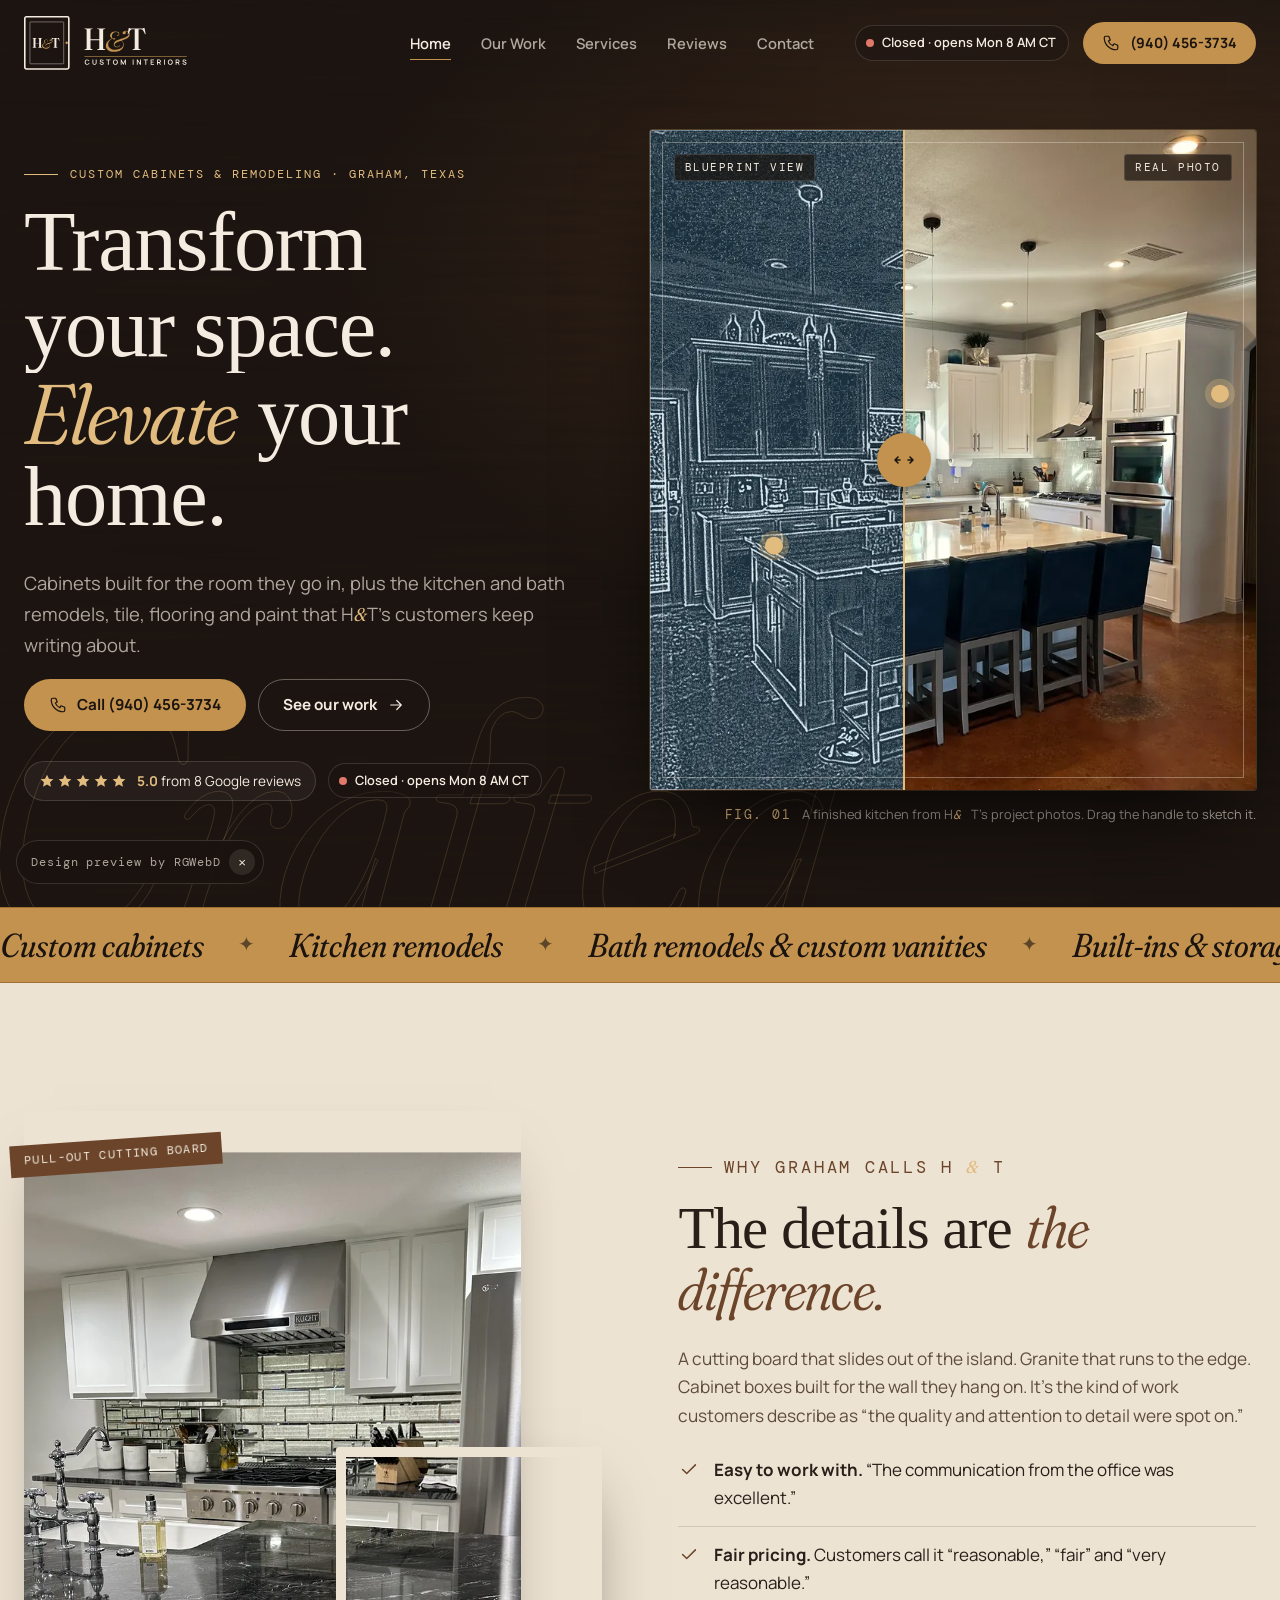
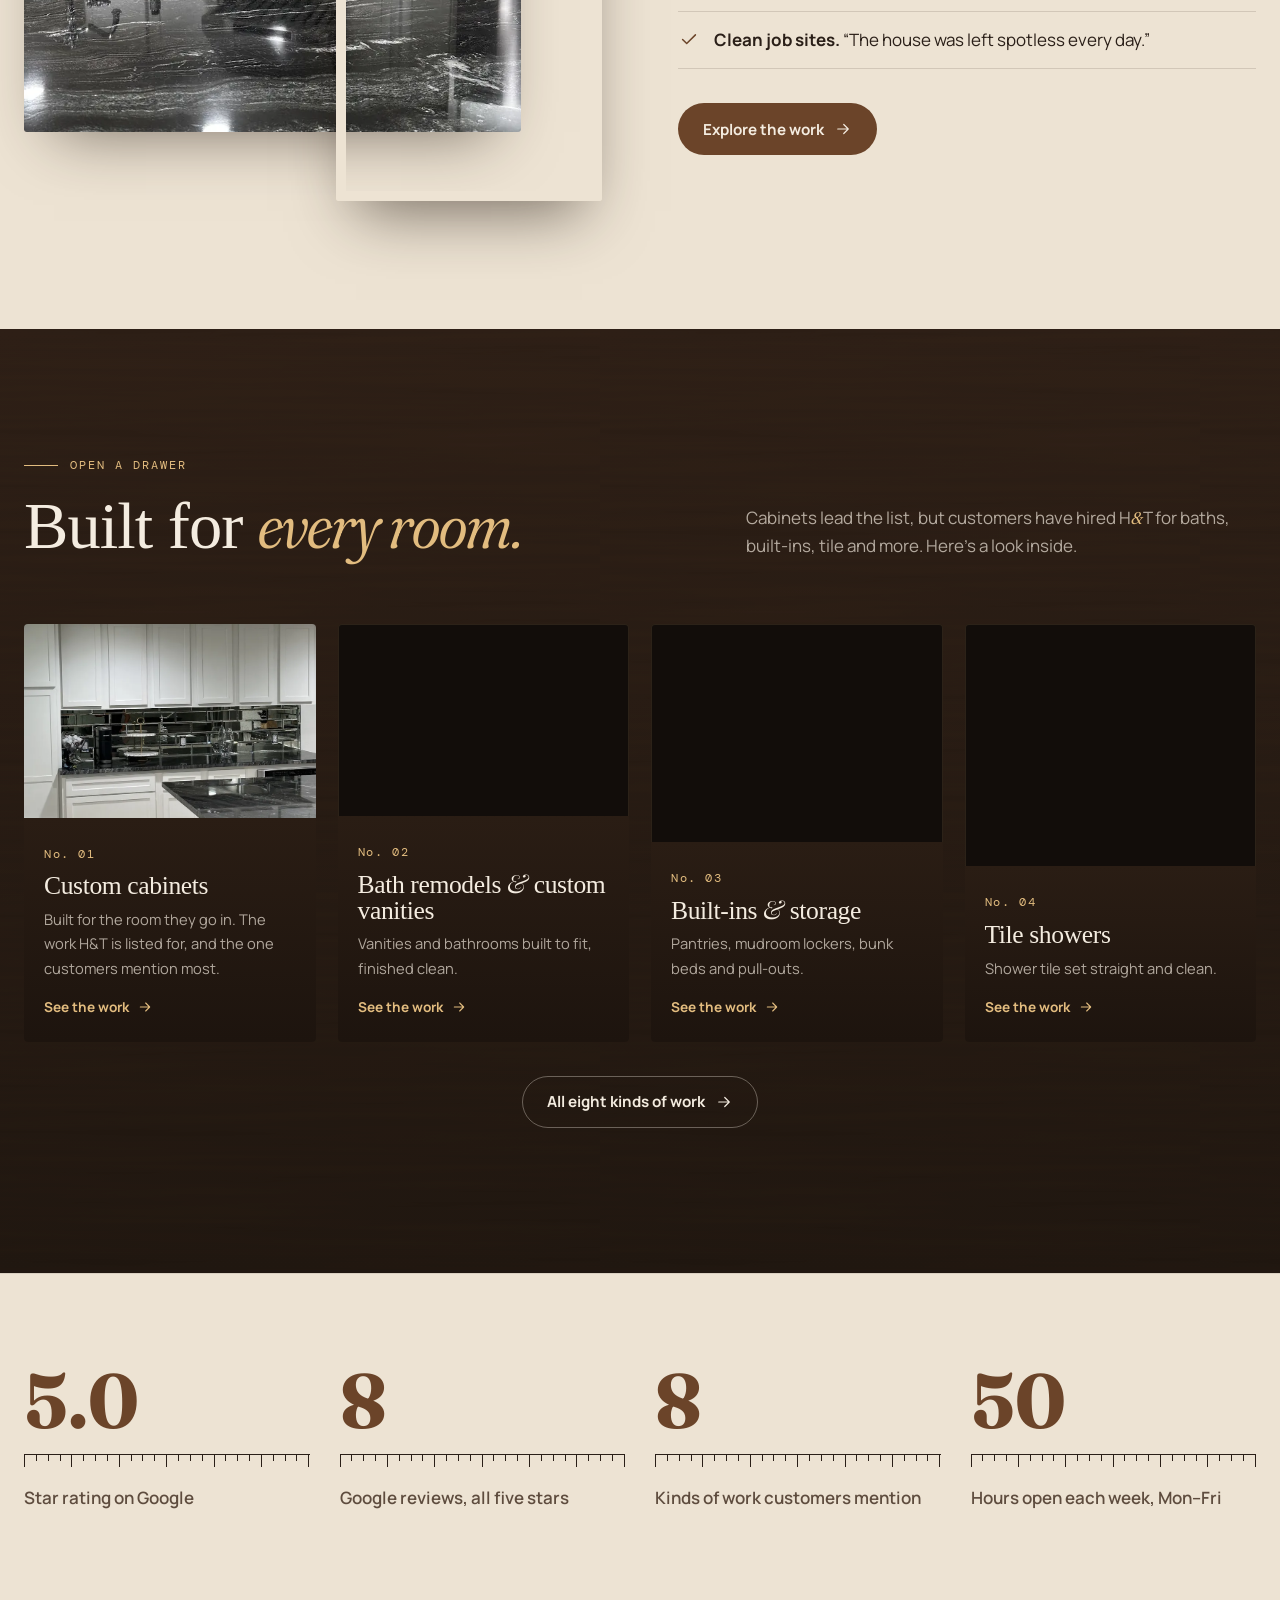
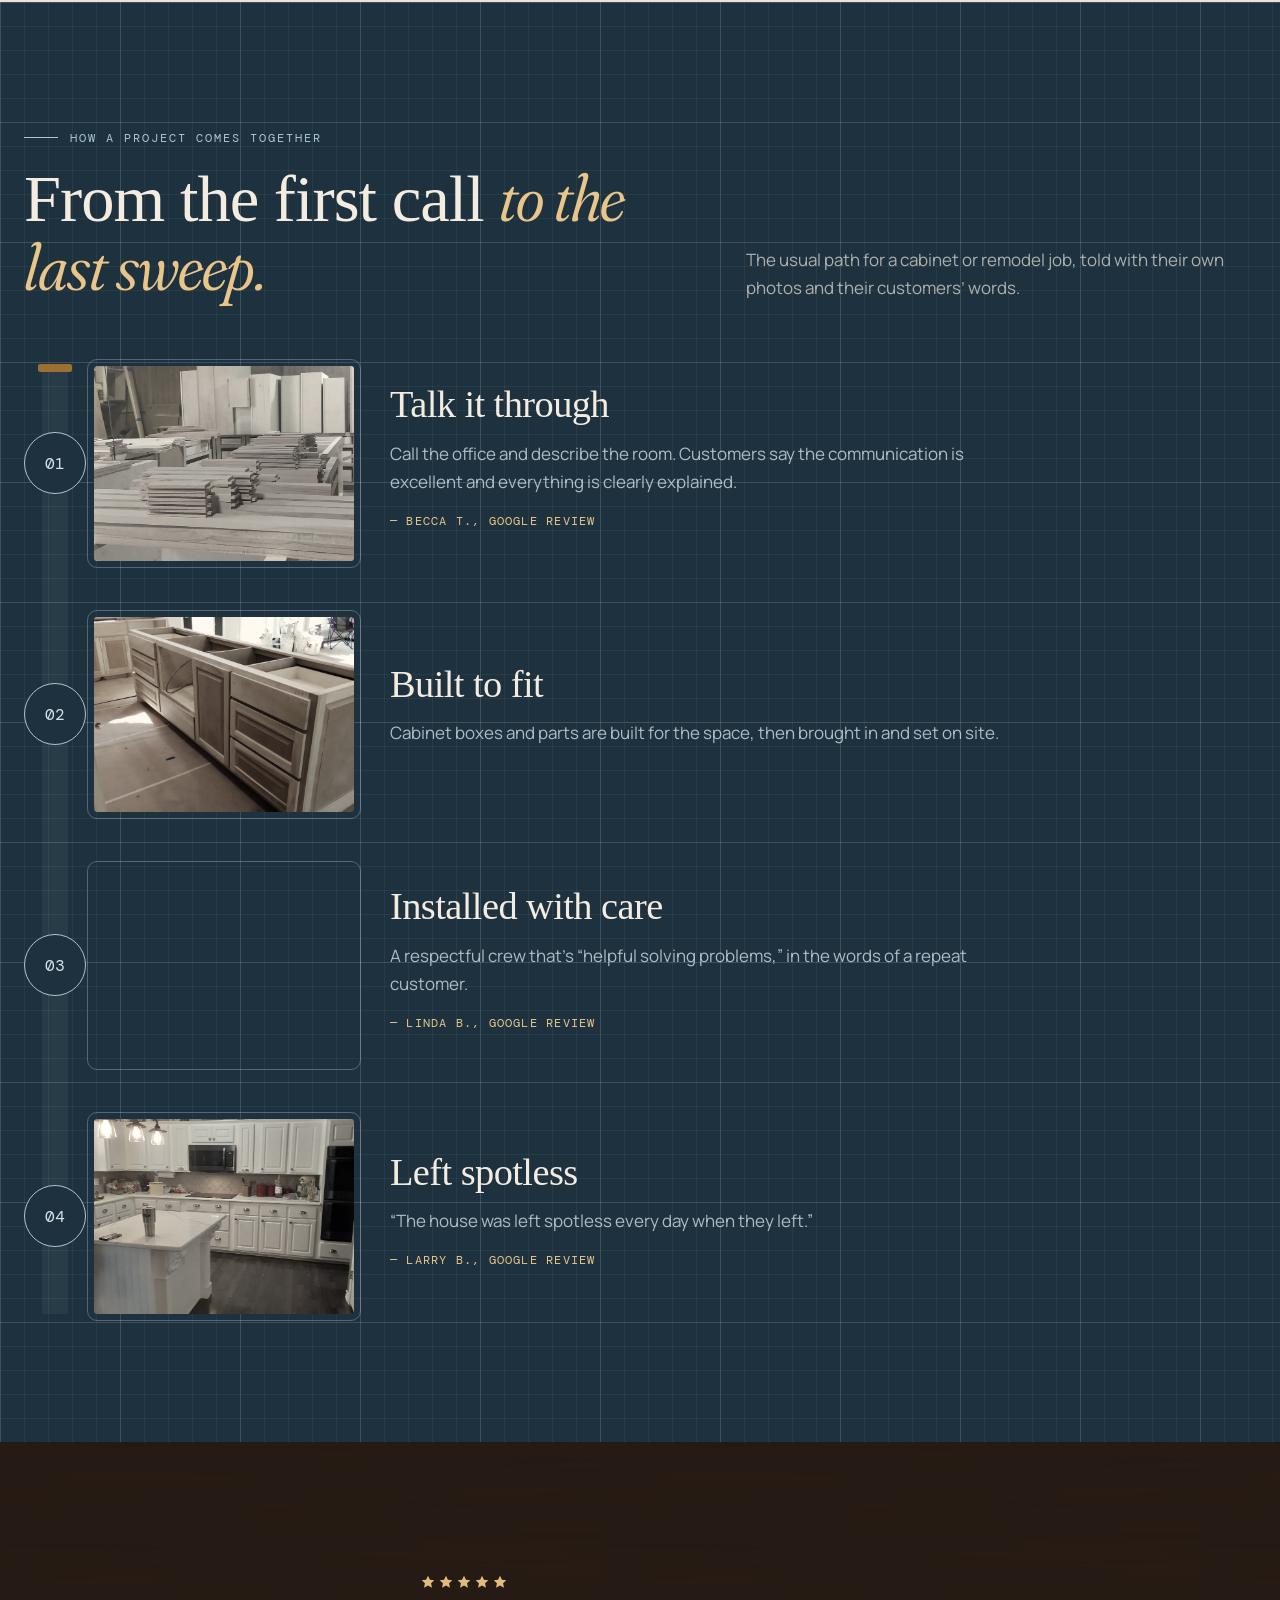
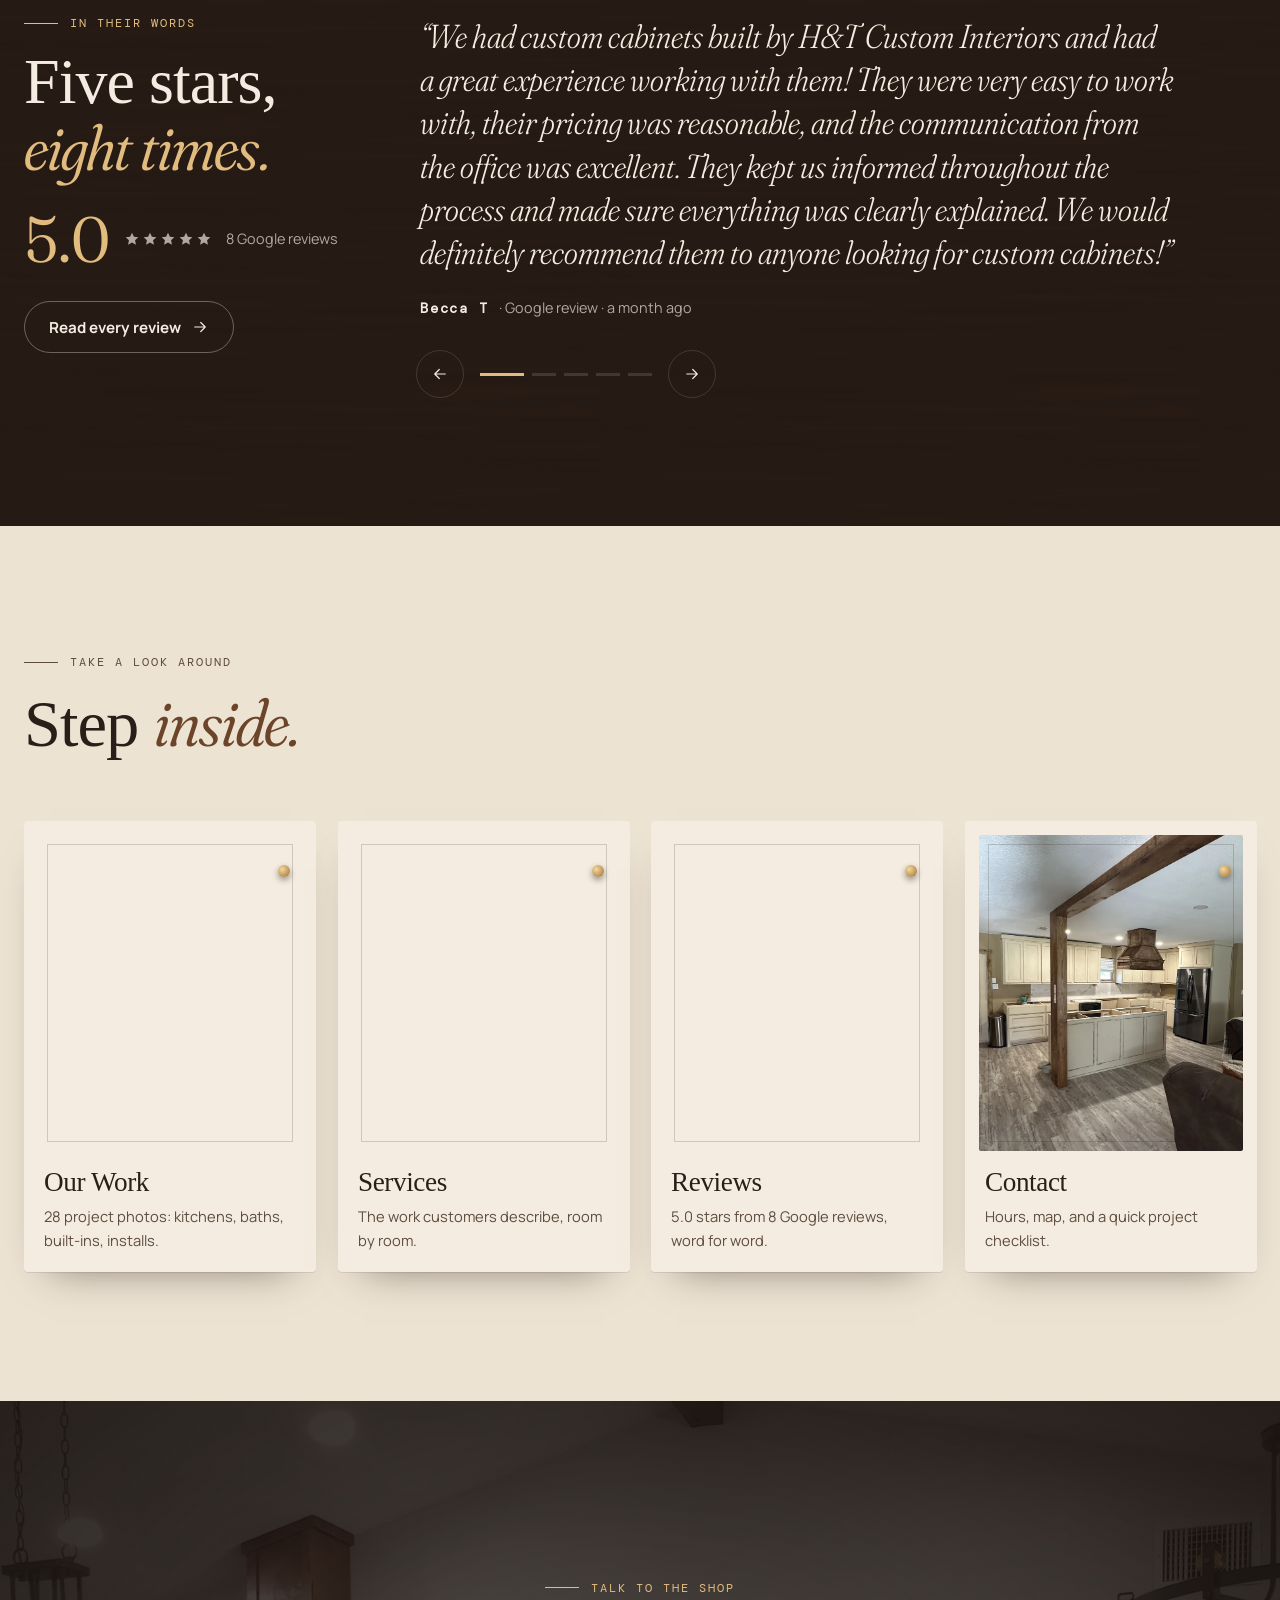
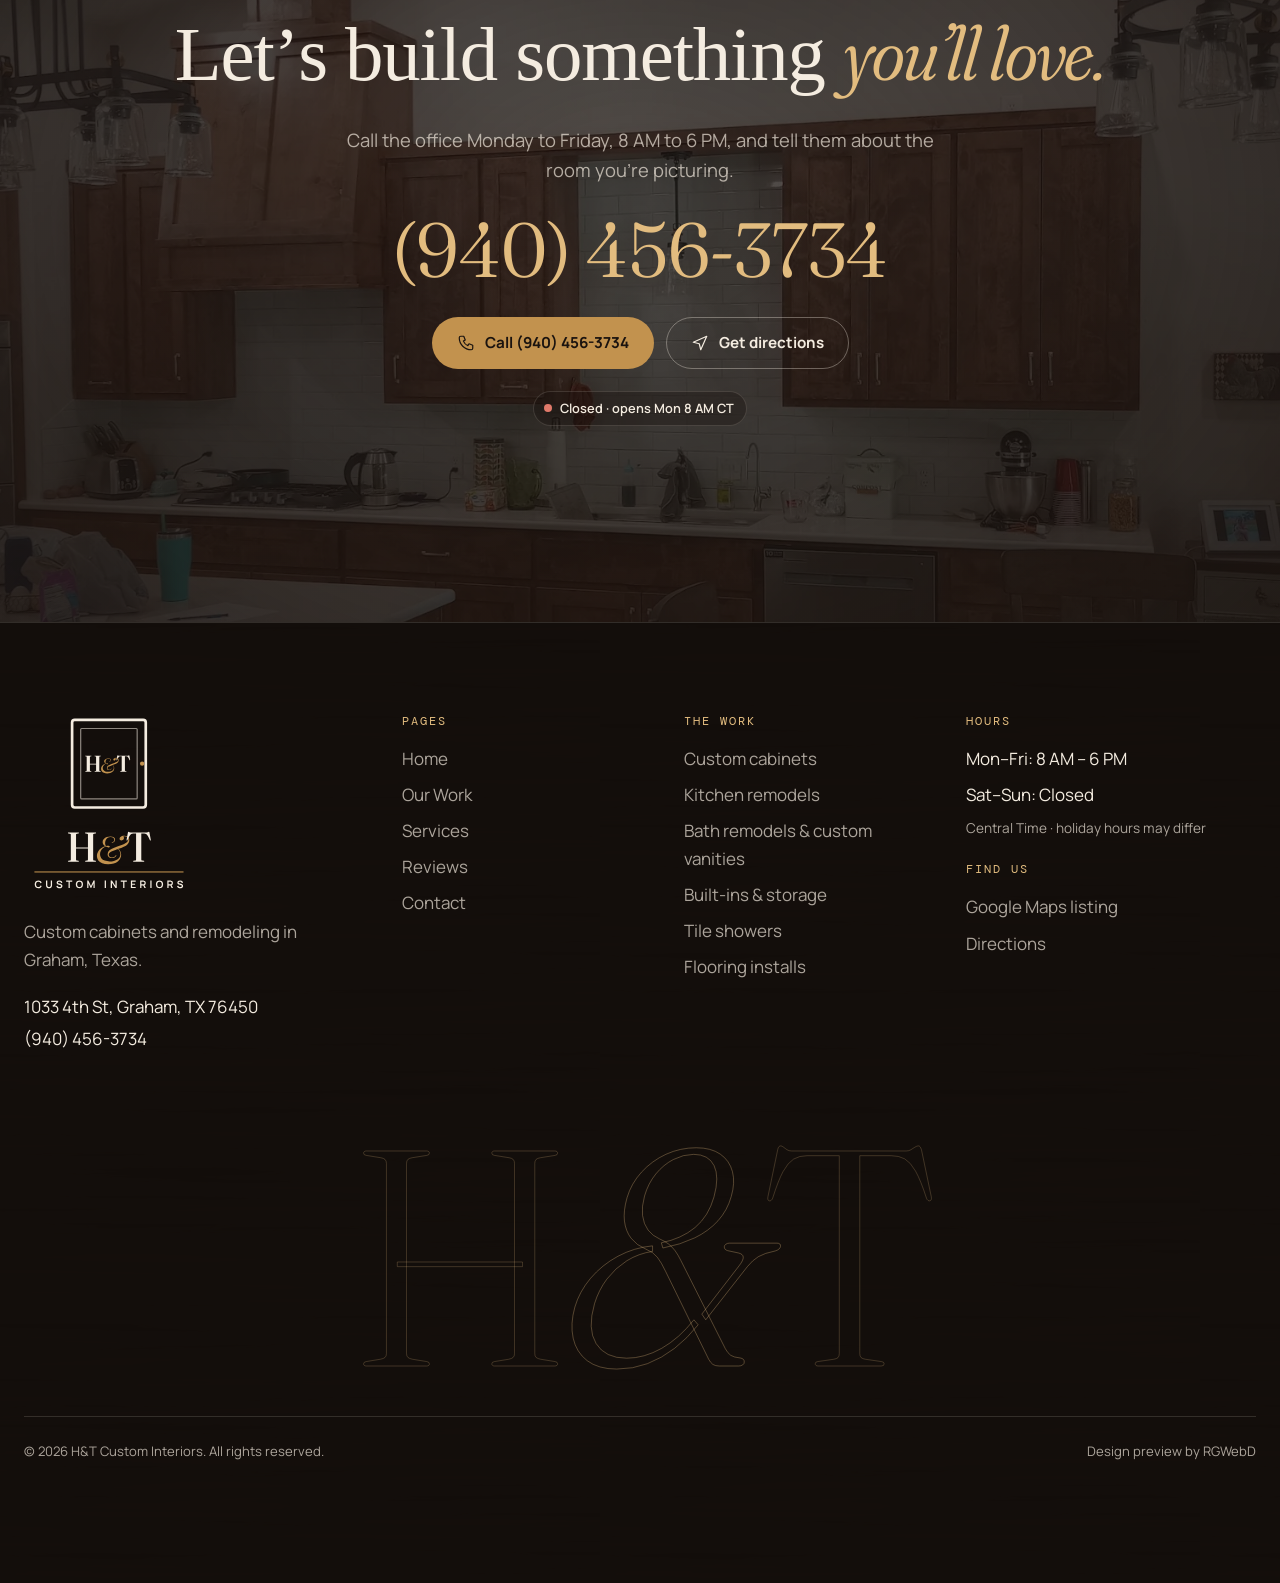
==== index.html @ b6930b87 "H&T Custom Interiors demo site (RGWebD)" ====
<!doctype html><html lang="en"><head><meta charset="utf-8"><meta name="viewport" content="width=device-width,initial-scale=1,viewport-fit=cover">
<title>H&amp;T Custom Interiors | Custom Cabinets &amp; Remodeling in Graham, TX</title><meta name="description" content="H&amp;T Custom Interiors builds custom cabinets and remodels kitchens and baths in Graham, Texas. Rated 5.0 from 8 Google reviews. Call (940) 456-3734."><link rel="canonical" href="https://rgwebd.github.io/htcustominteriors/"><meta name="robots" content="index,follow">
<meta name="theme-color" content="#1A130F"><link rel="icon" href="favicon.ico" sizes="any"><link rel="icon" href="assets/ht-favicon.svg" type="image/svg+xml"><link rel="apple-touch-icon" href="apple-touch-icon.png">
<meta property="og:type" content="website"><meta property="og:site_name" content="H&amp;T Custom Interiors"><meta property="og:title" content="H&amp;T Custom Interiors | Custom Cabinets &amp; Remodeling in Graham, TX"><meta property="og:description" content="H&amp;T Custom Interiors builds custom cabinets and remodels kitchens and baths in Graham, Texas. Rated 5.0 from 8 Google reviews. Call (940) 456-3734."><meta property="og:url" content="https://rgwebd.github.io/htcustominteriors/"><meta property="og:image" content="https://rgwebd.github.io/htcustominteriors/assets/og-image.jpg"><meta property="og:image:width" content="1200"><meta property="og:image:height" content="630"><meta property="og:locale" content="en_US">
<meta name="twitter:card" content="summary_large_image"><meta name="twitter:title" content="H&amp;T Custom Interiors | Custom Cabinets &amp; Remodeling in Graham, TX"><meta name="twitter:description" content="H&amp;T Custom Interiors builds custom cabinets and remodels kitchens and baths in Graham, Texas. Rated 5.0 from 8 Google reviews. Call (940) 456-3734."><meta name="twitter:image" content="https://rgwebd.github.io/htcustominteriors/assets/og-image.jpg">
<link rel="preload" href="assets/fonts/fraunces.woff2" as="font" type="font/woff2" crossorigin><link rel="preload" href="assets/fonts/manrope.woff2" as="font" type="font/woff2" crossorigin>
<link rel="stylesheet" href="assets/styles.css"><script>document.documentElement.classList.add('js')</script><script type="application/ld+json">{"@context": "https://schema.org", "@type": ["HomeAndConstructionBusiness", "GeneralContractor"], "@id": "https://rgwebd.github.io/htcustominteriors/#business", "name": "H&T Custom Interiors", "description": "Cabinet maker and remodeling company in Graham, Texas. Customer reviews describe custom cabinets, kitchen remodels, bath remodels with custom vanities, tile showers, flooring installs, interior painting and a shop build.", "url": "https://rgwebd.github.io/htcustominteriors/", "telephone": "+1-940-456-3734", "image": ["https://rgwebd.github.io/htcustominteriors/assets/img/g05-1600.webp", "https://rgwebd.github.io/htcustominteriors/assets/img/g11-1600.webp", "https://rgwebd.github.io/htcustominteriors/assets/og-image.jpg"], "logo": "https://rgwebd.github.io/htcustominteriors/assets/favicon-512.png", "address": {"@type": "PostalAddress", "streetAddress": "1033 4th St", "addressLocality": "Graham", "addressRegion": "TX", "postalCode": "76450", "addressCountry": "US"}, "geo": {"@type": "GeoCoordinates", "latitude": 33.1072183, "longitude": -98.5799569}, "hasMap": "https://www.google.com/maps/place/H%26T+Custom+Interiors/@33.1072183,-98.5799569,14z/data=!4m6!3m5!1s0x8653c97c9baab7c7:0x69967ee9afec888!8m2!3d33.1072183!4d-98.5799569!16s%2Fg%2F11lkhz7_0f", "sameAs": ["https://www.google.com/maps/place/H%26T+Custom+Interiors/@33.1072183,-98.5799569,14z/data=!4m6!3m5!1s0x8653c97c9baab7c7:0x69967ee9afec888!8m2!3d33.1072183!4d-98.5799569!16s%2Fg%2F11lkhz7_0f"], "openingHoursSpecification": [{"@type": "OpeningHoursSpecification", "dayOfWeek": ["Monday", "Tuesday", "Wednesday", "Thursday", "Friday"], "opens": "08:00", "closes": "18:00"}], "aggregateRating": {"@type": "AggregateRating", "ratingValue": "5.0", "reviewCount": 8, "bestRating": "5", "worstRating": "1"}, "knowsAbout": ["Custom cabinets", "Kitchen remodels", "Bath remodels & custom vanities", "Built-ins & storage", "Tile showers", "Flooring installs", "Interior painting", "Bigger projects"], "makesOffer": [{"@type": "Offer", "itemOffered": {"@type": "Service", "name": "Custom cabinets", "url": "https://rgwebd.github.io/htcustominteriors/services.html#custom-cabinets"}}, {"@type": "Offer", "itemOffered": {"@type": "Service", "name": "Kitchen remodels", "url": "https://rgwebd.github.io/htcustominteriors/services.html#kitchen-remodels"}}, {"@type": "Offer", "itemOffered": {"@type": "Service", "name": "Bath remodels & custom vanities", "url": "https://rgwebd.github.io/htcustominteriors/services.html#bath-remodels"}}, {"@type": "Offer", "itemOffered": {"@type": "Service", "name": "Built-ins & storage", "url": "https://rgwebd.github.io/htcustominteriors/services.html#built-ins"}}, {"@type": "Offer", "itemOffered": {"@type": "Service", "name": "Tile showers", "url": "https://rgwebd.github.io/htcustominteriors/services.html#tile"}}, {"@type": "Offer", "itemOffered": {"@type": "Service", "name": "Flooring installs", "url": "https://rgwebd.github.io/htcustominteriors/services.html#flooring"}}, {"@type": "Offer", "itemOffered": {"@type": "Service", "name": "Interior painting", "url": "https://rgwebd.github.io/htcustominteriors/services.html#painting"}}, {"@type": "Offer", "itemOffered": {"@type": "Service", "name": "Bigger projects", "url": "https://rgwebd.github.io/htcustominteriors/services.html#bigger-projects"}}], "review": [{"@type": "Review", "author": {"@type": "Person", "name": "Becca T"}, "reviewBody": "We had custom cabinets built by H&T Custom Interiors and had a great experience working with them! They were very easy to work with, their pricing was reasonable, and the communication from the office was excellent. They kept us informed throughout the process and made sure everything was clearly explained. We would definitely recommend them to anyone looking for custom cabinets!", "publisher": {"@type": "Organization", "name": "Google"}}, {"@type": "Review", "author": {"@type": "Person", "name": "Linda Bennington"}, "reviewBody": "Have had a lot of work done by Jonathan and his crew. Bath remodel including custom vanities, new shop, and kitchen work. They are excellent!! Very respectful and helpful solving problems. Fair pricing too.", "publisher": {"@type": "Organization", "name": "Google"}}, {"@type": "Review", "author": {"@type": "Person", "name": "David Solis"}, "reviewBody": "H&T Custom Interiors did an awesome job on our kitchen remodel. The quality and attention to detail were spot on. The cabinets look great, and the space turned out even better than I expected. Definitely recommend them if you’re looking for solid, professional work done right.", "publisher": {"@type": "Organization", "name": "Google"}}, {"@type": "Review", "author": {"@type": "Person", "name": "Larry Boer"}, "reviewBody": "Highly recommend for any work needed around your house. Work was excellent, done professionally, and completely to our satisfaction. Very friendly and the house was left spotless every day when they left. Can’t say enough about how pleased we were.", "publisher": {"@type": "Organization", "name": "Google"}}, {"@type": "Review", "author": {"@type": "Person", "name": "Eilleen Farmer"}, "reviewBody": "H&T did a fantastic job of painting the inside of the house in a good time frame. Will use again when we need them", "publisher": {"@type": "Organization", "name": "Google"}}, {"@type": "Review", "author": {"@type": "Person", "name": "Carrol Sutherland"}, "reviewBody": "Very reasonable price and excellent work. He has done my cabinets, tiled a shower and is very good.", "publisher": {"@type": "Organization", "name": "Google"}}]}</script></head>
<body><a class="skip" href="#main">Skip to content</a><div class="tape" aria-hidden="true"><i></i></div>
<header class="hdr"><div class="wrap"><a class="brand" href="index.html" aria-label="H&amp;T Custom Interiors home"><img src="assets/ht-horizontal-light.svg" width="311" height="102" alt="H&amp;T Custom Interiors"></a>
<nav class="nav" aria-label="Main"><a href="index.html" aria-current="page">Home</a><a href="work.html">Our Work</a><a href="services.html">Services</a><a href="reviews.html">Reviews</a><a href="contact.html">Contact</a></nav><div class="hdr-cta"><span class="status" data-status><i></i><span>Mon–Fri 8 AM–6 PM CT</span></span><a class="btn sm mag" href="tel:+19404563734"><svg viewBox="0 0 24 24" fill="none" stroke="currentColor" stroke-width="1.6" stroke-linecap="round" stroke-linejoin="round" aria-hidden="true"><path d="M5 3h4l2 5-2.5 1.5a11 11 0 0 0 6 6L16 13l5 2v4a2 2 0 0 1-2 2A16 16 0 0 1 3 5a2 2 0 0 1 2-2z"/></svg><span class="lbl">(940) 456-3734</span></a></div>
<button class="burger" type="button" aria-expanded="false" aria-controls="mnav" aria-label="Open menu"><span></span><span></span></button></div></header>
<nav class="mnav" id="mnav" aria-label="Mobile" aria-hidden="true"><div class="mnav-links"><a href="index.html" aria-current="page">Home</a><a href="work.html">Our Work</a><a href="services.html">Services</a><a href="reviews.html">Reviews</a><a href="contact.html">Contact</a></div><div class="ctas"><a class="btn mag " href="tel:+19404563734"><svg viewBox="0 0 24 24" fill="none" stroke="currentColor" stroke-width="1.6" stroke-linecap="round" stroke-linejoin="round" aria-hidden="true"><path d="M5 3h4l2 5-2.5 1.5a11 11 0 0 0 6 6L16 13l5 2v4a2 2 0 0 1-2 2A16 16 0 0 1 3 5a2 2 0 0 1 2-2z"/></svg><span class="lbl">Call (940) 456-3734</span></a><a class="btn mag ghost" href="https://www.google.com/maps/dir/?api=1&destination=H%26T+Custom+Interiors%2C+1033+4th+St%2C+Graham%2C+TX+76450" target="_blank" rel="noopener"><svg viewBox="0 0 24 24" fill="none" stroke="currentColor" stroke-width="1.6" stroke-linecap="round" stroke-linejoin="round" aria-hidden="true"><path d="M3 11l18-8-8 18-2-8z"/></svg><span class="lbl">Get directions</span></a></div><p><span class="status" data-status><i></i><span>Mon–Fri 8 AM–6 PM CT</span></span></p></nav><main id="main"><div class="doors" aria-hidden="true"><div class="dl"><span class="kn"></span></div><div class="dr"><span class="kn"></span></div><img class="dmono" src="assets/ht-emblem-light.svg" width="100" height="118" alt=""></div>
<section class="hero grain" aria-labelledby="h1"><div class="bgword" aria-hidden="true">Crafted</div><div class="hero-in wrap">
<div class="hero-copy"><p class="kicker fade">Custom cabinets &amp; remodeling · Graham, Texas</p>
<h1 id="h1"><span class="l"><span>Transform</span></span><span class="l"><span>your space.</span></span><span class="l"><span><em>Elevate</em> your home.</span></span></h1>
<p class="lead fade">Cabinets built for the room they go in, plus the kitchen and bath remodels, tile, flooring and paint that H<span class="amp">&amp;</span>T’s customers keep writing about.</p>
<div class="ctas fade d2"><a class="btn mag " href="tel:+19404563734"><svg viewBox="0 0 24 24" fill="none" stroke="currentColor" stroke-width="1.6" stroke-linecap="round" stroke-linejoin="round" aria-hidden="true"><path d="M5 3h4l2 5-2.5 1.5a11 11 0 0 0 6 6L16 13l5 2v4a2 2 0 0 1-2 2A16 16 0 0 1 3 5a2 2 0 0 1 2-2z"/></svg><span class="lbl">Call (940) 456-3734</span></a><a class="btn mag ghost" href="work.html"><span class="lbl">See our work</span><svg viewBox="0 0 24 24" fill="none" stroke="currentColor" stroke-width="1.6" stroke-linecap="round" stroke-linejoin="round" aria-hidden="true"><path d="M5 12h14M13 6l6 6-6 6"/></svg></a></div>
<div class="trust fade d2"><a class="chip" href="https://maps.app.goo.gl/E3Pw4QvxWSLH55m39" target="_blank" rel="noopener"><span class="stars" role="img" aria-label="5 out of 5 stars"><svg viewBox="0 0 24 24" fill="currentColor" aria-hidden="true"><path d="M12 2.5l2.9 6.1 6.6.8-4.9 4.6 1.3 6.6L12 17.3l-5.9 3.3 1.3-6.6-4.9-4.6 6.6-.8z"/></svg><svg viewBox="0 0 24 24" fill="currentColor" aria-hidden="true"><path d="M12 2.5l2.9 6.1 6.6.8-4.9 4.6 1.3 6.6L12 17.3l-5.9 3.3 1.3-6.6-4.9-4.6 6.6-.8z"/></svg><svg viewBox="0 0 24 24" fill="currentColor" aria-hidden="true"><path d="M12 2.5l2.9 6.1 6.6.8-4.9 4.6 1.3 6.6L12 17.3l-5.9 3.3 1.3-6.6-4.9-4.6 6.6-.8z"/></svg><svg viewBox="0 0 24 24" fill="currentColor" aria-hidden="true"><path d="M12 2.5l2.9 6.1 6.6.8-4.9 4.6 1.3 6.6L12 17.3l-5.9 3.3 1.3-6.6-4.9-4.6 6.6-.8z"/></svg><svg viewBox="0 0 24 24" fill="currentColor" aria-hidden="true"><path d="M12 2.5l2.9 6.1 6.6.8-4.9 4.6 1.3 6.6L12 17.3l-5.9 3.3 1.3-6.6-4.9-4.6 6.6-.8z"/></svg></span><span><b>5.0</b> from 8 Google reviews</span></a><span class="status" data-status><i></i><span>Mon–Fri 8 AM–6 PM CT</span></span></div></div>
<div class="hero-media"><div class="bp" data-bp style="--x:100%"><div class="bp-photo kb"><img src="assets/img/g05-1600.webp" srcset="assets/img/g05-800.webp 800w, assets/img/g05-1600.webp 1600w" sizes="(max-width:900px) 100vw, 52vw" width="1600" height="1740" alt="Open kitchen with an island, navy bar stools, white cabinets and pendant lights" fetchpriority="high" decoding="async"></div><div class="bp-line"><img src="assets/img/g05bp-1600.webp" srcset="assets/img/g05bp-800.webp 800w, assets/img/g05bp-1600.webp 1600w" sizes="(max-width:900px) 100vw, 52vw" width="1600" height="1740" alt="" decoding="async"></div>
<button class="bp-h" type="button" role="slider" aria-label="Compare the line drawing with the real photo" aria-valuemin="0" aria-valuemax="100" aria-valuenow="100"><span><svg viewBox="0 0 24 24" fill="none" stroke="currentColor" stroke-width="1.6" stroke-linecap="round" stroke-linejoin="round" aria-hidden="true"><path d="M8 12H3m0 0l3-3m-3 3l3 3M16 12h5m0 0l-3-3m3 3l-3 3"/></svg></span></button>
<span class="bp-tag t1" aria-hidden="true">Blueprint view</span><span class="bp-tag t2" aria-hidden="true">Real photo</span>
<a class="pin" href="services.html#custom-cabinets" style="left:31%;top:63%"><span class="dot"></span><span class="pl">Island cabinetry</span></a>
<a class="pin rev" href="services.html#kitchen-remodels" style="left:83%;top:40%"><span class="dot"></span><span class="pl">Tall oven cabinet</span></a></div>
<p class="hero-cap"><span>FIG. 01</span> A finished kitchen from H<span class="amp">&amp;</span>T’s project photos. Drag the handle to sketch it.</p></div></div></section>
<div class="marquee" aria-hidden="true"><ul><li>Custom cabinets</li><li>Kitchen remodels</li><li>Bath remodels & custom vanities</li><li>Built-ins & storage</li><li>Tile showers</li><li>Flooring installs</li><li>Interior painting</li><li>Bigger projects</li><li>Custom cabinets</li><li>Kitchen remodels</li><li>Bath remodels & custom vanities</li><li>Built-ins & storage</li><li>Tile showers</li><li>Flooring installs</li><li>Interior painting</li><li>Bigger projects</li></ul></div>
<section class="sec paper detail"><div class="wrap det">
<div class="det-ph" data-r="left"><div class="det-a"><img src="assets/img/g11-1600.webp" srcset="assets/img/g11-800.webp 800w, assets/img/g11-1600.webp 1500w" sizes="(max-width:900px) 90vw, 40vw" width="1500" height="2000" alt="Black and white granite island counter in a white kitchen with a steel range hood" loading="lazy" decoding="async" data-px="0.05"></div><div class="det-b"><img src="assets/img/g14-1600.webp" srcset="assets/img/g14-800.webp 800w, assets/img/g14-1600.webp 1500w" sizes="(max-width:900px) 50vw, 20vw" width="1500" height="2000" alt="Pull-out cutting-board drawer and trash pull-out in a kitchen island" loading="lazy" decoding="async"></div><span class="stamp">Pull-out cutting board</span></div>
<div class="det-tx" data-r><p class="kicker">Why Graham calls H<span class="amp">&amp;</span>T</p><h2 class="split-h">The details are <em>the difference.</em></h2>
<p>A cutting board that slides out of the island. Granite that runs to the edge. Cabinet boxes built for the wall they hang on. It’s the kind of work customers describe as “the quality and attention to detail were spot on.”</p>
<ul class="ticks"><li><svg viewBox="0 0 24 24" fill="none" stroke="currentColor" stroke-width="1.6" stroke-linecap="round" stroke-linejoin="round" aria-hidden="true"><path d="M5 12.5l4.5 4.5L19 7.5"/></svg><span><b>Easy to work with.</b> “The communication from the office was excellent.”</span></li><li><svg viewBox="0 0 24 24" fill="none" stroke="currentColor" stroke-width="1.6" stroke-linecap="round" stroke-linejoin="round" aria-hidden="true"><path d="M5 12.5l4.5 4.5L19 7.5"/></svg><span><b>Fair pricing.</b> Customers call it “reasonable,” “fair” and “very reasonable.”</span></li><li><svg viewBox="0 0 24 24" fill="none" stroke="currentColor" stroke-width="1.6" stroke-linecap="round" stroke-linejoin="round" aria-hidden="true"><path d="M5 12.5l4.5 4.5L19 7.5"/></svg><span><b>Clean job sites.</b> “The house was left spotless every day.”</span></li></ul>
<a class="btn mag solid" href="services.html"><span class="lbl">Explore the work</span><svg viewBox="0 0 24 24" fill="none" stroke="currentColor" stroke-width="1.6" stroke-linecap="round" stroke-linejoin="round" aria-hidden="true"><path d="M5 12h14M13 6l6 6-6 6"/></svg></a></div></div></section>
<section class="sec wood grain"><div class="wrap"><div class="head"><div><p class="kicker">Open a drawer</p><h2 class="split-h">Built for <em>every room.</em></h2></div><p>Cabinets lead the list, but customers have hired H<span class="amp">&amp;</span>T for baths, built-ins, tile and more. Here’s a look inside.</p></div>
<div class="drawers"><article class="drawer" data-r><a class="drawer-body" href="services.html#custom-cabinets"><div class="drawer-ph"><img src="assets/img/g13-1600.webp" srcset="assets/img/g13-800.webp 800w, assets/img/g13-1600.webp 1500w" sizes="(max-width:900px) 90vw, 30vw" width="1500" height="2000" alt="White cabinets, mirrored backsplash and a dark granite island with stools" loading="lazy" decoding="async"></div><div class="drawer-tx"><span class="no">No. 01</span><h3>Custom cabinets</h3><p>Built for the room they go in. The work H&T is listed for, and the one customers mention most.</p><span class="more">See the work <svg viewBox="0 0 24 24" fill="none" stroke="currentColor" stroke-width="1.6" stroke-linecap="round" stroke-linejoin="round" aria-hidden="true"><path d="M5 12h14M13 6l6 6-6 6"/></svg></span></div></a>
<div class="drawer-front" aria-hidden="true"><span class="pull"></span><span class="lab">Custom cabinets</span></div></article><article class="drawer" data-r><a class="drawer-body" href="services.html#bath-remodels"><div class="drawer-ph"><img src="assets/img/g16-800.webp" srcset="assets/img/g16-800.webp 720w" sizes="(max-width:900px) 90vw, 30vw" width="720" height="1280" alt="Dark wood bathroom vanity with a marble top and a lighted mirror" loading="lazy" decoding="async"></div><div class="drawer-tx"><span class="no">No. 02</span><h3>Bath remodels & custom vanities</h3><p>Vanities and bathrooms built to fit, finished clean.</p><span class="more">See the work <svg viewBox="0 0 24 24" fill="none" stroke="currentColor" stroke-width="1.6" stroke-linecap="round" stroke-linejoin="round" aria-hidden="true"><path d="M5 12h14M13 6l6 6-6 6"/></svg></span></div></a>
<div class="drawer-front" aria-hidden="true"><span class="pull"></span><span class="lab">Bath remodels & custom vanities</span></div></article><article class="drawer" data-r><a class="drawer-body" href="services.html#built-ins"><div class="drawer-ph"><img src="assets/img/g17-1600.webp" srcset="assets/img/g17-800.webp 800w, assets/img/g17-1600.webp 1500w" sizes="(max-width:900px) 90vw, 30vw" width="1500" height="2000" alt="White mudroom locker unit with a bench and upper cubbies" loading="lazy" decoding="async"></div><div class="drawer-tx"><span class="no">No. 03</span><h3>Built-ins & storage</h3><p>Pantries, mudroom lockers, bunk beds and pull-outs.</p><span class="more">See the work <svg viewBox="0 0 24 24" fill="none" stroke="currentColor" stroke-width="1.6" stroke-linecap="round" stroke-linejoin="round" aria-hidden="true"><path d="M5 12h14M13 6l6 6-6 6"/></svg></span></div></a>
<div class="drawer-front" aria-hidden="true"><span class="pull"></span><span class="lab">Built-ins & storage</span></div></article><article class="drawer" data-r><a class="drawer-body" href="services.html#tile"><div class="drawer-ph"><img src="assets/img/g02-1600.webp" srcset="assets/img/g02-800.webp 800w, assets/img/g02-1600.webp 1506w" sizes="(max-width:900px) 90vw, 30vw" width="1506" height="2000" alt="White subway-tile walk-in shower with a tiled floor and niche" loading="lazy" decoding="async"></div><div class="drawer-tx"><span class="no">No. 04</span><h3>Tile showers</h3><p>Shower tile set straight and clean.</p><span class="more">See the work <svg viewBox="0 0 24 24" fill="none" stroke="currentColor" stroke-width="1.6" stroke-linecap="round" stroke-linejoin="round" aria-hidden="true"><path d="M5 12h14M13 6l6 6-6 6"/></svg></span></div></a>
<div class="drawer-front" aria-hidden="true"><span class="pull"></span><span class="lab">Tile showers</span></div></article></div><p class="c" style="margin-top:34px"><a class="btn mag ghost" href="services.html"><span class="lbl">All eight kinds of work</span><svg viewBox="0 0 24 24" fill="none" stroke="currentColor" stroke-width="1.6" stroke-linecap="round" stroke-linejoin="round" aria-hidden="true"><path d="M5 12h14M13 6l6 6-6 6"/></svg></a></p></div></section>
<section class="sec paper ctrs"><div class="wrap ctr-grid"><div class="ctr" data-r><div class="num" data-count="5.0" data-dec="1"><b>5.0</b></div><div class="ruler" aria-hidden="true"><i style="--k:0"></i><i style="--k:1"></i><i style="--k:2"></i><i style="--k:3"></i><i style="--k:4"></i><i style="--k:5"></i><i style="--k:6"></i><i style="--k:7"></i><i style="--k:8"></i><i style="--k:9"></i><i style="--k:10"></i><i style="--k:11"></i><i style="--k:12"></i><i style="--k:13"></i><i style="--k:14"></i><i style="--k:15"></i><i style="--k:16"></i><i style="--k:17"></i><i style="--k:18"></i><i style="--k:19"></i><i style="--k:20"></i><i style="--k:21"></i><i style="--k:22"></i><i style="--k:23"></i><i style="--k:24"></i></div><p>Star rating on Google</p></div><div class="ctr" data-r><div class="num" data-count="8" data-dec="0"><b>8</b></div><div class="ruler" aria-hidden="true"><i style="--k:0"></i><i style="--k:1"></i><i style="--k:2"></i><i style="--k:3"></i><i style="--k:4"></i><i style="--k:5"></i><i style="--k:6"></i><i style="--k:7"></i><i style="--k:8"></i><i style="--k:9"></i><i style="--k:10"></i><i style="--k:11"></i><i style="--k:12"></i><i style="--k:13"></i><i style="--k:14"></i><i style="--k:15"></i><i style="--k:16"></i><i style="--k:17"></i><i style="--k:18"></i><i style="--k:19"></i><i style="--k:20"></i><i style="--k:21"></i><i style="--k:22"></i><i style="--k:23"></i><i style="--k:24"></i></div><p>Google reviews, all five stars</p></div><div class="ctr" data-r><div class="num" data-count="8" data-dec="0"><b>8</b></div><div class="ruler" aria-hidden="true"><i style="--k:0"></i><i style="--k:1"></i><i style="--k:2"></i><i style="--k:3"></i><i style="--k:4"></i><i style="--k:5"></i><i style="--k:6"></i><i style="--k:7"></i><i style="--k:8"></i><i style="--k:9"></i><i style="--k:10"></i><i style="--k:11"></i><i style="--k:12"></i><i style="--k:13"></i><i style="--k:14"></i><i style="--k:15"></i><i style="--k:16"></i><i style="--k:17"></i><i style="--k:18"></i><i style="--k:19"></i><i style="--k:20"></i><i style="--k:21"></i><i style="--k:22"></i><i style="--k:23"></i><i style="--k:24"></i></div><p>Kinds of work customers mention</p></div><div class="ctr" data-r><div class="num" data-count="50" data-dec="0"><b>50</b></div><div class="ruler" aria-hidden="true"><i style="--k:0"></i><i style="--k:1"></i><i style="--k:2"></i><i style="--k:3"></i><i style="--k:4"></i><i style="--k:5"></i><i style="--k:6"></i><i style="--k:7"></i><i style="--k:8"></i><i style="--k:9"></i><i style="--k:10"></i><i style="--k:11"></i><i style="--k:12"></i><i style="--k:13"></i><i style="--k:14"></i><i style="--k:15"></i><i style="--k:16"></i><i style="--k:17"></i><i style="--k:18"></i><i style="--k:19"></i><i style="--k:20"></i><i style="--k:21"></i><i style="--k:22"></i><i style="--k:23"></i><i style="--k:24"></i></div><p>Hours open each week, Mon–Fri</p></div></div></section>
<section class="sec bpgrid"><div class="wrap"><div class="head"><div><p class="kicker">How a project comes together</p><h2 class="split-h">From the first call <em>to the last sweep.</em></h2></div><p>The usual path for a cabinet or remodel job, told with their own photos and their customers’ words.</p></div>
<ol class="tl"><span class="tape-line" aria-hidden="true"><i></i></span><li class="step"><span class="mark" aria-hidden="true">01</span><div class="step-ph"><img src="assets/img/g18-1600.webp" srcset="assets/img/g18-800.webp 800w, assets/img/g18-1600.webp 1600w" sizes="(max-width:900px) 80vw, 300px" width="1600" height="1600" alt="Cabinet boxes and cut parts stacked during a build" loading="lazy" decoding="async"></div><div class="step-tx"><h3>Talk it through</h3><p>Call the office and describe the room. Customers say the communication is excellent and everything is clearly explained.</p><p class="by">— Becca T., Google review</p></div></li><li class="step"><span class="mark" aria-hidden="true">02</span><div class="step-ph"><img src="assets/img/g03-1600.webp" srcset="assets/img/g03-800.webp 800w, assets/img/g03-1600.webp 1506w" sizes="(max-width:900px) 80vw, 300px" width="1506" height="2000" alt="Unfinished cabinet boxes being set on a covered floor during an install" loading="lazy" decoding="async"></div><div class="step-tx"><h3>Built to fit</h3><p>Cabinet boxes and parts are built for the space, then brought in and set on site.</p></div></li><li class="step"><span class="mark" aria-hidden="true">03</span><div class="step-ph"><img src="assets/img/g33-1600.webp" srcset="assets/img/g33-800.webp 800w, assets/img/g33-1600.webp 1506w" sizes="(max-width:900px) 80vw, 300px" width="1506" height="2000" alt="Kitchen cabinets mid-install under a vaulted ceiling with a dark beam" loading="lazy" decoding="async"></div><div class="step-tx"><h3>Installed with care</h3><p>A respectful crew that’s “helpful solving problems,” in the words of a repeat customer.</p><p class="by">— Linda B., Google review</p></div></li><li class="step"><span class="mark" aria-hidden="true">04</span><div class="step-ph"><img src="assets/img/g19-1600.webp" srcset="assets/img/g19-800.webp 800w, assets/img/g19-1600.webp 1500w" sizes="(max-width:900px) 80vw, 300px" width="1500" height="2000" alt="White kitchen with an island, pendant lights and dark wood floor" loading="lazy" decoding="async"></div><div class="step-tx"><h3>Left spotless</h3><p>“The house was left spotless every day when they left.”</p><p class="by">— Larry B., Google review</p></div></li></ol></div></section>
<section class="sec dark grain revs"><div class="wrap"><div class="rev-in"><div class="rev-head"><p class="kicker">In their words</p><h2 class="split-h">Five stars, <em>eight times.</em></h2><p class="rev-score"><b>5.0</b><span class="stars" role="img" aria-label="5 out of 5 stars"><svg viewBox="0 0 24 24" fill="currentColor" aria-hidden="true"><path d="M12 2.5l2.9 6.1 6.6.8-4.9 4.6 1.3 6.6L12 17.3l-5.9 3.3 1.3-6.6-4.9-4.6 6.6-.8z"/></svg><svg viewBox="0 0 24 24" fill="currentColor" aria-hidden="true"><path d="M12 2.5l2.9 6.1 6.6.8-4.9 4.6 1.3 6.6L12 17.3l-5.9 3.3 1.3-6.6-4.9-4.6 6.6-.8z"/></svg><svg viewBox="0 0 24 24" fill="currentColor" aria-hidden="true"><path d="M12 2.5l2.9 6.1 6.6.8-4.9 4.6 1.3 6.6L12 17.3l-5.9 3.3 1.3-6.6-4.9-4.6 6.6-.8z"/></svg><svg viewBox="0 0 24 24" fill="currentColor" aria-hidden="true"><path d="M12 2.5l2.9 6.1 6.6.8-4.9 4.6 1.3 6.6L12 17.3l-5.9 3.3 1.3-6.6-4.9-4.6 6.6-.8z"/></svg><svg viewBox="0 0 24 24" fill="currentColor" aria-hidden="true"><path d="M12 2.5l2.9 6.1 6.6.8-4.9 4.6 1.3 6.6L12 17.3l-5.9 3.3 1.3-6.6-4.9-4.6 6.6-.8z"/></svg></span><span>8 Google reviews</span></p><a class="btn mag ghost" href="reviews.html"><span class="lbl">Read every review</span><svg viewBox="0 0 24 24" fill="none" stroke="currentColor" stroke-width="1.6" stroke-linecap="round" stroke-linejoin="round" aria-hidden="true"><path d="M5 12h14M13 6l6 6-6 6"/></svg></a></div><div class="car" aria-roledescription="carousel" aria-label="Customer reviews"><div class="car-view"><div class="car-track"><figure class="slide" role="group" aria-roledescription="slide" aria-label="1 of 5"><span class="stars" role="img" aria-label="5 out of 5 stars"><svg viewBox="0 0 24 24" fill="currentColor" aria-hidden="true"><path d="M12 2.5l2.9 6.1 6.6.8-4.9 4.6 1.3 6.6L12 17.3l-5.9 3.3 1.3-6.6-4.9-4.6 6.6-.8z"/></svg><svg viewBox="0 0 24 24" fill="currentColor" aria-hidden="true"><path d="M12 2.5l2.9 6.1 6.6.8-4.9 4.6 1.3 6.6L12 17.3l-5.9 3.3 1.3-6.6-4.9-4.6 6.6-.8z"/></svg><svg viewBox="0 0 24 24" fill="currentColor" aria-hidden="true"><path d="M12 2.5l2.9 6.1 6.6.8-4.9 4.6 1.3 6.6L12 17.3l-5.9 3.3 1.3-6.6-4.9-4.6 6.6-.8z"/></svg><svg viewBox="0 0 24 24" fill="currentColor" aria-hidden="true"><path d="M12 2.5l2.9 6.1 6.6.8-4.9 4.6 1.3 6.6L12 17.3l-5.9 3.3 1.3-6.6-4.9-4.6 6.6-.8z"/></svg><svg viewBox="0 0 24 24" fill="currentColor" aria-hidden="true"><path d="M12 2.5l2.9 6.1 6.6.8-4.9 4.6 1.3 6.6L12 17.3l-5.9 3.3 1.3-6.6-4.9-4.6 6.6-.8z"/></svg></span><blockquote>“We had custom cabinets built by H&amp;T Custom Interiors and had a great experience working with them! They were very easy to work with, their pricing was reasonable, and the communication from the office was excellent. They kept us informed throughout the process and made sure everything was clearly explained. We would definitely recommend them to anyone looking for custom cabinets!”</blockquote><figcaption><span>Becca T</span> · Google review · a month ago</figcaption></figure><figure class="slide" role="group" aria-roledescription="slide" aria-label="2 of 5"><span class="stars" role="img" aria-label="5 out of 5 stars"><svg viewBox="0 0 24 24" fill="currentColor" aria-hidden="true"><path d="M12 2.5l2.9 6.1 6.6.8-4.9 4.6 1.3 6.6L12 17.3l-5.9 3.3 1.3-6.6-4.9-4.6 6.6-.8z"/></svg><svg viewBox="0 0 24 24" fill="currentColor" aria-hidden="true"><path d="M12 2.5l2.9 6.1 6.6.8-4.9 4.6 1.3 6.6L12 17.3l-5.9 3.3 1.3-6.6-4.9-4.6 6.6-.8z"/></svg><svg viewBox="0 0 24 24" fill="currentColor" aria-hidden="true"><path d="M12 2.5l2.9 6.1 6.6.8-4.9 4.6 1.3 6.6L12 17.3l-5.9 3.3 1.3-6.6-4.9-4.6 6.6-.8z"/></svg><svg viewBox="0 0 24 24" fill="currentColor" aria-hidden="true"><path d="M12 2.5l2.9 6.1 6.6.8-4.9 4.6 1.3 6.6L12 17.3l-5.9 3.3 1.3-6.6-4.9-4.6 6.6-.8z"/></svg><svg viewBox="0 0 24 24" fill="currentColor" aria-hidden="true"><path d="M12 2.5l2.9 6.1 6.6.8-4.9 4.6 1.3 6.6L12 17.3l-5.9 3.3 1.3-6.6-4.9-4.6 6.6-.8z"/></svg></span><blockquote>“H&amp;T Custom Interiors did an awesome job on our kitchen remodel. The quality and attention to detail were spot on. The cabinets look great, and the space turned out even better than I expected. Definitely recommend them if you’re looking for solid, professional work done right.”</blockquote><figcaption><span>David Solis</span> · Google review · a year ago</figcaption></figure><figure class="slide" role="group" aria-roledescription="slide" aria-label="3 of 5"><span class="stars" role="img" aria-label="5 out of 5 stars"><svg viewBox="0 0 24 24" fill="currentColor" aria-hidden="true"><path d="M12 2.5l2.9 6.1 6.6.8-4.9 4.6 1.3 6.6L12 17.3l-5.9 3.3 1.3-6.6-4.9-4.6 6.6-.8z"/></svg><svg viewBox="0 0 24 24" fill="currentColor" aria-hidden="true"><path d="M12 2.5l2.9 6.1 6.6.8-4.9 4.6 1.3 6.6L12 17.3l-5.9 3.3 1.3-6.6-4.9-4.6 6.6-.8z"/></svg><svg viewBox="0 0 24 24" fill="currentColor" aria-hidden="true"><path d="M12 2.5l2.9 6.1 6.6.8-4.9 4.6 1.3 6.6L12 17.3l-5.9 3.3 1.3-6.6-4.9-4.6 6.6-.8z"/></svg><svg viewBox="0 0 24 24" fill="currentColor" aria-hidden="true"><path d="M12 2.5l2.9 6.1 6.6.8-4.9 4.6 1.3 6.6L12 17.3l-5.9 3.3 1.3-6.6-4.9-4.6 6.6-.8z"/></svg><svg viewBox="0 0 24 24" fill="currentColor" aria-hidden="true"><path d="M12 2.5l2.9 6.1 6.6.8-4.9 4.6 1.3 6.6L12 17.3l-5.9 3.3 1.3-6.6-4.9-4.6 6.6-.8z"/></svg></span><blockquote>“Highly recommend for any work needed around your house. Work was excellent, done professionally, and completely to our satisfaction. Very friendly and the house was left spotless every day when they left. Can’t say enough about how pleased we were.”</blockquote><figcaption><span>Larry Boer</span> · Google review · 11 months ago</figcaption></figure><figure class="slide" role="group" aria-roledescription="slide" aria-label="4 of 5"><span class="stars" role="img" aria-label="5 out of 5 stars"><svg viewBox="0 0 24 24" fill="currentColor" aria-hidden="true"><path d="M12 2.5l2.9 6.1 6.6.8-4.9 4.6 1.3 6.6L12 17.3l-5.9 3.3 1.3-6.6-4.9-4.6 6.6-.8z"/></svg><svg viewBox="0 0 24 24" fill="currentColor" aria-hidden="true"><path d="M12 2.5l2.9 6.1 6.6.8-4.9 4.6 1.3 6.6L12 17.3l-5.9 3.3 1.3-6.6-4.9-4.6 6.6-.8z"/></svg><svg viewBox="0 0 24 24" fill="currentColor" aria-hidden="true"><path d="M12 2.5l2.9 6.1 6.6.8-4.9 4.6 1.3 6.6L12 17.3l-5.9 3.3 1.3-6.6-4.9-4.6 6.6-.8z"/></svg><svg viewBox="0 0 24 24" fill="currentColor" aria-hidden="true"><path d="M12 2.5l2.9 6.1 6.6.8-4.9 4.6 1.3 6.6L12 17.3l-5.9 3.3 1.3-6.6-4.9-4.6 6.6-.8z"/></svg><svg viewBox="0 0 24 24" fill="currentColor" aria-hidden="true"><path d="M12 2.5l2.9 6.1 6.6.8-4.9 4.6 1.3 6.6L12 17.3l-5.9 3.3 1.3-6.6-4.9-4.6 6.6-.8z"/></svg></span><blockquote>“Have had a lot of work done by Jonathan and his crew. Bath remodel including custom vanities, new shop, and kitchen work. They are excellent!! Very respectful and helpful solving problems. Fair pricing too.”</blockquote><figcaption><span>Linda Bennington</span> · Google review · a month ago</figcaption></figure><figure class="slide" role="group" aria-roledescription="slide" aria-label="5 of 5"><span class="stars" role="img" aria-label="5 out of 5 stars"><svg viewBox="0 0 24 24" fill="currentColor" aria-hidden="true"><path d="M12 2.5l2.9 6.1 6.6.8-4.9 4.6 1.3 6.6L12 17.3l-5.9 3.3 1.3-6.6-4.9-4.6 6.6-.8z"/></svg><svg viewBox="0 0 24 24" fill="currentColor" aria-hidden="true"><path d="M12 2.5l2.9 6.1 6.6.8-4.9 4.6 1.3 6.6L12 17.3l-5.9 3.3 1.3-6.6-4.9-4.6 6.6-.8z"/></svg><svg viewBox="0 0 24 24" fill="currentColor" aria-hidden="true"><path d="M12 2.5l2.9 6.1 6.6.8-4.9 4.6 1.3 6.6L12 17.3l-5.9 3.3 1.3-6.6-4.9-4.6 6.6-.8z"/></svg><svg viewBox="0 0 24 24" fill="currentColor" aria-hidden="true"><path d="M12 2.5l2.9 6.1 6.6.8-4.9 4.6 1.3 6.6L12 17.3l-5.9 3.3 1.3-6.6-4.9-4.6 6.6-.8z"/></svg><svg viewBox="0 0 24 24" fill="currentColor" aria-hidden="true"><path d="M12 2.5l2.9 6.1 6.6.8-4.9 4.6 1.3 6.6L12 17.3l-5.9 3.3 1.3-6.6-4.9-4.6 6.6-.8z"/></svg></span><blockquote>“Very reasonable price and excellent work. He has done my cabinets, tiled a shower and is very good.”</blockquote><figcaption><span>Carrol Sutherland</span> · Google review · a year ago</figcaption></figure></div></div><div class="car-ui"><button class="car-p" type="button" aria-label="Previous review"><svg viewBox="0 0 24 24" fill="none" stroke="currentColor" stroke-width="1.6" stroke-linecap="round" stroke-linejoin="round" aria-hidden="true"><path d="M19 12H5M11 6l-6 6 6 6"/></svg></button><div class="dots"></div><button class="car-n" type="button" aria-label="Next review"><svg viewBox="0 0 24 24" fill="none" stroke="currentColor" stroke-width="1.6" stroke-linecap="round" stroke-linejoin="round" aria-hidden="true"><path d="M5 12h14M13 6l6 6-6 6"/></svg></button></div></div></div></div></section>
<section class="sec paper"><div class="wrap"><div class="head"><div><p class="kicker">Take a look around</p><h2 class="split-h">Step <em>inside.</em></h2></div></div><div class="doors-grid stagger"><a class="door-card" href="work.html"><div class="dc-ph"><img src="assets/img/g06-1600.webp" srcset="assets/img/g06-800.webp 800w, assets/img/g06-1600.webp 1506w" sizes="(max-width:900px) 46vw, 23vw" width="1506" height="2000" alt="" loading="lazy" decoding="async"></div><div class="dc-tx"><h3>Our Work</h3><p>28 project photos: kitchens, baths, built-ins, installs.</p></div><span class="knob" aria-hidden="true"></span></a><a class="door-card" href="services.html"><div class="dc-ph"><img src="assets/img/g24-1600.webp" srcset="assets/img/g24-800.webp 800w, assets/img/g24-1600.webp 1500w" sizes="(max-width:900px) 46vw, 23vw" width="1500" height="2000" alt="" loading="lazy" decoding="async"></div><div class="dc-tx"><h3>Services</h3><p>The work customers describe, room by room.</p></div><span class="knob" aria-hidden="true"></span></a><a class="door-card" href="reviews.html"><div class="dc-ph"><img src="assets/img/g26-1600.webp" srcset="assets/img/g26-800.webp 800w, assets/img/g26-1600.webp 1506w" sizes="(max-width:900px) 46vw, 23vw" width="1506" height="2000" alt="" loading="lazy" decoding="async"></div><div class="dc-tx"><h3>Reviews</h3><p>5.0 stars from 8 Google reviews, word for word.</p></div><span class="knob" aria-hidden="true"></span></a><a class="door-card" href="contact.html"><div class="dc-ph"><img src="assets/img/g15-1600.webp" srcset="assets/img/g15-800.webp 800w, assets/img/g15-1600.webp 1500w" sizes="(max-width:900px) 46vw, 23vw" width="1500" height="2000" alt="" loading="lazy" decoding="async"></div><div class="dc-tx"><h3>Contact</h3><p>Hours, map, and a quick project checklist.</p></div><span class="knob" aria-hidden="true"></span></a></div></div></section>
<section class="cta"><div class="bg" data-px="0.1"><img src="assets/img/g07-1600.webp" srcset="assets/img/g07-800.webp 800w, assets/img/g07-1600.webp 1506w" sizes="100vw" width="1506" height="2000" alt="" loading="lazy" decoding="async" style="object-position:50% 40%"></div><div class="wrap"><p class="kicker c">Talk to the shop</p><h2 class="split-h">Let’s build something <em>you’ll love.</em></h2><p class="lead">Call the office Monday to Friday, 8 AM to 6 PM, and tell them about the room you’re picturing.</p><a class="big" href="tel:+19404563734">(940) 456-3734</a><div class="ctas c"><a class="btn mag " href="tel:+19404563734"><svg viewBox="0 0 24 24" fill="none" stroke="currentColor" stroke-width="1.6" stroke-linecap="round" stroke-linejoin="round" aria-hidden="true"><path d="M5 3h4l2 5-2.5 1.5a11 11 0 0 0 6 6L16 13l5 2v4a2 2 0 0 1-2 2A16 16 0 0 1 3 5a2 2 0 0 1 2-2z"/></svg><span class="lbl">Call (940) 456-3734</span></a><a class="btn mag ghost" href="https://www.google.com/maps/dir/?api=1&destination=H%26T+Custom+Interiors%2C+1033+4th+St%2C+Graham%2C+TX+76450" target="_blank" rel="noopener"><svg viewBox="0 0 24 24" fill="none" stroke="currentColor" stroke-width="1.6" stroke-linecap="round" stroke-linejoin="round" aria-hidden="true"><path d="M3 11l18-8-8 18-2-8z"/></svg><span class="lbl">Get directions</span></a></div><p class="cta-st"><span class="status" data-status><i></i><span>Mon–Fri 8 AM–6 PM CT</span></span></p></div></section></main><footer class="ftr grain"><div class="wrap"><div class="fgrid">
<div class="fbrand"><img src="assets/ht-stacked-light.svg" width="200" height="200" alt="H&amp;T Custom Interiors" loading="lazy"><p>Custom cabinets and remodeling in Graham, Texas.</p>
<address><a href="https://www.google.com/maps/dir/?api=1&destination=H%26T+Custom+Interiors%2C+1033+4th+St%2C+Graham%2C+TX+76450" target="_blank" rel="noopener">1033 4th St, Graham, TX 76450</a><br><a href="tel:+19404563734">(940) 456-3734</a></address></div>
<div><h2 class="fh">Pages</h2><ul><li><a href="index.html">Home</a></li><li><a href="work.html">Our Work</a></li><li><a href="services.html">Services</a></li><li><a href="reviews.html">Reviews</a></li><li><a href="contact.html">Contact</a></li></ul></div><div><h2 class="fh">The work</h2><ul><li><a href="services.html#custom-cabinets">Custom cabinets</a></li><li><a href="services.html#kitchen-remodels">Kitchen remodels</a></li><li><a href="services.html#bath-remodels">Bath remodels & custom vanities</a></li><li><a href="services.html#built-ins">Built-ins & storage</a></li><li><a href="services.html#tile">Tile showers</a></li><li><a href="services.html#flooring">Flooring installs</a></li></ul></div>
<div><h2 class="fh">Hours</h2><ul><li>Mon–Fri: 8 AM – 6 PM</li><li>Sat–Sun: Closed</li><li class="muted">Central Time · holiday hours may differ</li></ul><h2 class="fh" style="margin-top:22px">Find us</h2><ul><li><a href="https://maps.app.goo.gl/E3Pw4QvxWSLH55m39" target="_blank" rel="noopener">Google Maps listing</a></li><li><a href="https://www.google.com/maps/dir/?api=1&destination=H%26T+Custom+Interiors%2C+1033+4th+St%2C+Graham%2C+TX+76450" target="_blank" rel="noopener">Directions</a></li></ul></div>
</div><div class="bigword" aria-hidden="true">H<span class="amp">&amp;</span>T</div><div class="legal"><span>© 2026 H&amp;T Custom Interiors. All rights reserved.</span><span>Design preview by RGWebD</span></div></div></footer>
<div class="mbar"><a class="btn mag " href="tel:+19404563734"><svg viewBox="0 0 24 24" fill="none" stroke="currentColor" stroke-width="1.6" stroke-linecap="round" stroke-linejoin="round" aria-hidden="true"><path d="M5 3h4l2 5-2.5 1.5a11 11 0 0 0 6 6L16 13l5 2v4a2 2 0 0 1-2 2A16 16 0 0 1 3 5a2 2 0 0 1 2-2z"/></svg><span class="lbl">Call now</span></a><a class="btn mag ghost" href="https://www.google.com/maps/dir/?api=1&destination=H%26T+Custom+Interiors%2C+1033+4th+St%2C+Graham%2C+TX+76450" target="_blank" rel="noopener"><svg viewBox="0 0 24 24" fill="none" stroke="currentColor" stroke-width="1.6" stroke-linecap="round" stroke-linejoin="round" aria-hidden="true"><path d="M3 11l18-8-8 18-2-8z"/></svg><span class="lbl">Get directions</span></a></div>
<div class="demo" role="note">Design preview by RGWebD<button type="button" aria-label="Dismiss preview note">×</button></div><script src="assets/script.js" defer></script></body></html>
---- assets/styles.css ----
@font-face{font-family:"HTD";src:url(fonts/amp.woff2) format("woff2");unicode-range:U+0026;font-display:swap}
@font-face{font-family:"HTD";src:url(fonts/fraunces.woff2) format("woff2");font-weight:300 700;font-style:normal;font-display:swap}
@font-face{font-family:"HTD";src:url(fonts/fraunces-italic.woff2) format("woff2");font-weight:300 600;font-style:italic;font-display:swap}
@font-face{font-family:"Manrope";src:url(fonts/manrope.woff2) format("woff2");font-weight:200 800;font-display:swap}
@font-face{font-family:"DMM";src:url(fonts/dmmono.woff2) format("woff2");font-display:swap}
:root{--ink:#1A130F;--walnut:#241913;--wood:#6B4429;--wood2:#8A5A37;--cream:#F4ECE0;--paper:#EDE3D3;--paper2:#E4D7C3;--brass:#C2924E;--brass2:#E2BC7F;--slate:#2E4756;--slate2:#1D313E;
--tx:#F4ECE0;--mut:rgba(244,236,224,.68);--line:rgba(244,236,224,.14);--dk:#2A1F18;--dkm:#5E4C3E;
--disp:"HTD",Georgia,serif;--body:"Manrope",system-ui,sans-serif;--mono:"DMM",ui-monospace,monospace;--r:4px;--ease:cubic-bezier(.2,.7,.1,1);--wrap:1240px}
*,*::before,*::after{box-sizing:border-box}
html{-webkit-text-size-adjust:100%;scroll-behavior:smooth}
body{margin:0;background:var(--ink);color:var(--tx);font:400 17px/1.65 var(--body);overflow-x:hidden}
img{max-width:100%;display:block;height:auto}
a{color:inherit}
h1,h2,h3{font-family:var(--disp);font-weight:400;line-height:1.02;letter-spacing:-.015em;margin:0 0 .4em;font-variation-settings:"opsz" 144}
h1 em,h2 em,h3 em{font-style:italic;color:var(--brass2);font-weight:350}
.paper h2 em,.paper h1 em{color:var(--wood)}
p{margin:0 0 1em}
.wrap{width:min(var(--wrap),100% - 48px);margin-inline:auto}
.sr{position:absolute!important;width:1px;height:1px;overflow:hidden;clip:rect(0 0 0 0);white-space:nowrap}
.skip{position:absolute;left:-999px;top:8px;z-index:200;background:var(--brass);color:var(--ink);padding:10px 16px;border-radius:4px}.skip:focus{left:12px}
:focus-visible{outline:2px solid var(--brass2);outline-offset:3px}
.c{text-align:center}.ctas.c{justify-content:center}
.amp{font-family:"HTD";font-style:italic;color:var(--brass2)}
.muted{color:var(--mut);font-size:.85rem}
.note{font-size:.88rem;opacity:.75}
/* grain + wood textures */
.grain{position:relative;isolation:isolate}
.grain::after{content:"";position:absolute;inset:0;z-index:-1;pointer-events:none;opacity:.09;mix-blend-mode:overlay;background-image:url("data:image/svg+xml,%3Csvg xmlns='http://www.w3.org/2000/svg' width='600' height='600'%3E%3Cfilter id='w'%3E%3CfeTurbulence type='fractalNoise' baseFrequency='0.003 0.11' numOctaves='3' seed='4'/%3E%3CfeColorMatrix values='0 0 0 0 1 0 0 0 0 .85 0 0 0 0 .7 0 0 0 1.6 -.4'/%3E%3C/filter%3E%3Crect width='600' height='600' filter='url(%23w)'/%3E%3C/svg%3E")}
/* tape-measure progress */
.tape{position:fixed;left:0;right:0;top:0;height:6px;z-index:120;pointer-events:none}
.tape i{display:block;height:100%;transform-origin:0 50%;transform:scaleX(0);background:linear-gradient(90deg,#d8a548,#f2c96c);
 -webkit-mask:repeating-linear-gradient(90deg,#000 0 1px,transparent 1px 8px),linear-gradient(#000 0 0) 0 0/100% 50% no-repeat;mask:repeating-linear-gradient(90deg,#000 0 1px,transparent 1px 8px),linear-gradient(#000 0 0) 0 0/100% 50% no-repeat}
/* header */
.hdr{position:fixed;inset:0 0 auto;z-index:100;padding:16px 0;transition:background .35s,padding .35s,border-color .35s;border-bottom:1px solid transparent}
.hdr .wrap{display:flex;align-items:center;gap:28px}
.hdr.scrolled{background:rgba(26,19,15,.78);backdrop-filter:blur(14px) saturate(1.3);-webkit-backdrop-filter:blur(14px) saturate(1.3);padding:9px 0;border-color:var(--line)}
.brand img{height:54px;width:auto;transition:height .35s}.hdr.scrolled .brand img{height:44px}
.nav{display:flex;gap:4px;margin-left:auto}
.nav a{text-decoration:none;font-weight:600;font-size:.92rem;padding:8px 13px;border-radius:99px;position:relative;color:var(--mut);transition:color .2s}
.nav a::after{content:"";position:absolute;left:13px;right:13px;bottom:3px;height:1px;background:var(--brass);transform:scaleX(0);transform-origin:left;transition:transform .35s var(--ease)}
.nav a:hover,.nav a[aria-current]{color:var(--cream)}.nav a:hover::after,.nav a[aria-current]::after{transform:none}
.hdr-cta{display:flex;align-items:center;gap:14px}
.burger{display:none;margin-left:auto;width:46px;height:46px;border-radius:50%;border:1px solid var(--line);background:rgba(26,19,15,.5);cursor:pointer;position:relative}
.burger span{position:absolute;left:13px;right:13px;height:1.6px;background:var(--cream);transition:transform .3s,top .3s}
.burger span:first-child{top:18px}.burger span:last-child{top:26px}
.burger[aria-expanded=true] span:first-child{top:22px;transform:rotate(45deg)}.burger[aria-expanded=true] span:last-child{top:22px;transform:rotate(-45deg)}
.mnav{position:fixed;inset:0;z-index:99;background:var(--walnut);padding:110px 28px 40px;display:flex;flex-direction:column;gap:24px;transform:translateY(-102%);transition:transform .55s var(--ease);visibility:hidden;overflow:auto}
.mnav.open{transform:none;visibility:visible}
.mnav-links{display:flex;flex-direction:column}
.mnav-links a{font-family:var(--disp);font-size:2.3rem;text-decoration:none;padding:6px 0;border-bottom:1px solid var(--line)}
.mnav-links a[aria-current]{color:var(--brass2);font-style:italic}
.mnav .ctas{flex-direction:column;align-items:stretch}
/* status */
.status{display:inline-flex;align-items:center;gap:8px;font-size:.8rem;font-weight:600;padding:6px 12px 6px 10px;border-radius:99px;border:1px solid var(--line);background:rgba(26,19,15,.4);white-space:nowrap;color:var(--cream)}
.status i{width:8px;height:8px;border-radius:50%;background:#999;flex:none}
.status.open i{background:#6fd08c;box-shadow:0 0 0 0 rgba(111,208,140,.6);animation:pulse 2s infinite}
.status.closed i{background:#e0796a}
@keyframes pulse{70%{box-shadow:0 0 0 8px rgba(111,208,140,0)}100%{box-shadow:0 0 0 0 rgba(111,208,140,0)}}
/* buttons */
.btn{--bg:var(--brass);display:inline-flex;align-items:center;gap:10px;min-height:52px;padding:0 24px;border-radius:99px;background:var(--bg);color:var(--ink);font:700 .95rem/1 var(--body);text-decoration:none;border:1px solid transparent;cursor:pointer;transition:transform .25s var(--ease),background .25s,color .25s,box-shadow .25s;position:relative;overflow:hidden;white-space:nowrap}
.btn svg{width:18px;height:18px;flex:none}
.btn::before{content:"";position:absolute;inset:0;background:linear-gradient(110deg,transparent 30%,rgba(255,255,255,.45) 50%,transparent 70%);transform:translateX(-120%);transition:transform .7s}
.btn:hover::before{transform:translateX(120%)}
.btn:hover{box-shadow:0 10px 30px -10px rgba(194,146,78,.7)}
.btn.ghost{background:transparent;color:var(--cream);border-color:rgba(244,236,224,.35)}.btn.ghost:hover{border-color:var(--brass2);color:var(--brass2);box-shadow:none}
.btn.solid{background:var(--wood);color:var(--cream)}
.paper .btn.ghost{color:var(--dk);border-color:rgba(42,31,24,.3)}.paper .btn.ghost:hover{color:var(--wood);border-color:var(--wood)}
.btn.sm{min-height:42px;padding:0 18px;font-size:.88rem}
.ctas{display:flex;flex-wrap:wrap;gap:12px}
.kicker{font:500 .78rem/1.3 var(--mono);letter-spacing:.16em;text-transform:uppercase;color:var(--brass2);display:flex;align-items:center;gap:12px;margin-bottom:18px}
.kicker::before{content:"";width:34px;height:1px;background:currentColor}
.kicker.c{justify-content:center}
.paper .kicker{color:var(--wood)}
.lead{font-size:1.15rem;color:var(--mut);max-width:34em}
.stars{display:inline-flex;gap:2px;color:var(--brass2)}.stars svg{width:16px;height:16px}
.paper .stars{color:#B07A2E}
/* sections */
.sec{padding:clamp(80px,10vw,140px) 0;position:relative}
.paper{background:var(--paper);color:var(--dk)}
.paper .lead,.paper .head p{color:var(--dkm)}
.dark{background:var(--walnut)}
.wood{background:linear-gradient(180deg,#2c1e15,#1f160f)}
.head{display:flex;justify-content:space-between;align-items:flex-end;gap:40px;margin-bottom:clamp(36px,5vw,64px)}
.head h2{font-size:clamp(2.4rem,5.2vw,4.6rem);margin:0}
.head>p{max-width:30em;color:var(--mut);margin:0}
/* doors intro */
.doors{position:fixed;inset:0;z-index:150;perspective:1800px;pointer-events:none;display:flex}
.doors .dl,.doors .dr{flex:1;position:relative;background:#3b2717;transition:transform 1.25s cubic-bezier(.65,0,.25,1);box-shadow:inset 0 0 0 clamp(18px,3vw,40px) #4a311d,inset 0 0 0 calc(clamp(18px,3vw,40px) + 2px) rgba(0,0,0,.35);
 background-image:url("data:image/svg+xml,%3Csvg xmlns='http://www.w3.org/2000/svg' width='800' height='800'%3E%3Cfilter id='w'%3E%3CfeTurbulence type='fractalNoise' baseFrequency='0.002 0.06' numOctaves='4' seed='9'/%3E%3CfeColorMatrix values='0 0 0 0 .55 0 0 0 0 .34 0 0 0 0 .2 0 0 0 1.3 -.2'/%3E%3C/filter%3E%3Crect width='800' height='800' filter='url(%23w)'/%3E%3C/svg%3E");background-size:cover}
.doors .dl{transform-origin:0 50%}.doors .dr{transform-origin:100% 50%}
.doors .kn{position:absolute;top:50%;width:14px;height:56px;border-radius:8px;background:linear-gradient(90deg,#9c6f33,#f0cd8b,#9c6f33);box-shadow:0 4px 10px rgba(0,0,0,.5)}
.doors .dl .kn{right:28px}.doors .dr .kn{left:28px}
.dmono{position:absolute;left:50%;top:50%;width:92px;transform:translate(-50%,-50%);transition:opacity .4s}
.doors.open .dl{transform:rotateY(-104deg)}.doors.open .dr{transform:rotateY(104deg)}.doors.open .dmono{opacity:0}
.doors.gone{display:none}
/* hero */
.hero{min-height:100svh;padding:130px 0 70px;display:flex;align-items:center;overflow:hidden;background:radial-gradient(90% 70% at 80% 30%,#3a2719 0%,var(--ink) 60%)}
.bgword{position:absolute;left:-2vw;bottom:-6vw;font:italic 300 clamp(10rem,26vw,26rem)/1 var(--disp);color:transparent;-webkit-text-stroke:1px rgba(226,188,127,.16);white-space:nowrap;pointer-events:none;z-index:-1}
.hero-in{display:grid;grid-template-columns:1fr 1.08fr;gap:clamp(30px,5vw,70px);align-items:center}
.hero h1{font-size:clamp(3.1rem,6.6vw,6.4rem);line-height:.96;margin-bottom:26px}
.hero h1 .l{display:block;overflow:hidden;padding-bottom:.06em}
.hero h1 .l>span{display:block}
.js .hero h1 .l>span{transform:translateY(105%);transition:transform 1.1s var(--ease)}
.js .hero.go h1 .l>span{transform:none}
.hero h1 .l:nth-child(2)>span{transition-delay:.12s}.hero h1 .l:nth-child(3)>span{transition-delay:.24s}
.js .hero .fade{opacity:0;transform:translateY(16px);transition:opacity .9s .45s,transform .9s .45s var(--ease)}.js .hero .fade.d2{transition-delay:.65s}
.js .hero.go .fade{opacity:1;transform:none}
.trust{display:flex;flex-wrap:wrap;gap:12px;align-items:center;margin-top:30px}
.chip{display:inline-flex;align-items:center;gap:10px;text-decoration:none;font-size:.85rem;padding:8px 14px;border-radius:99px;border:1px solid var(--line);background:rgba(244,236,224,.05)}
.chip b{color:var(--brass2)}
.hero-media{position:relative}
.bp{position:relative;aspect-ratio:1600/1740;max-height:76vh;margin-left:auto;border-radius:3px;overflow:hidden;box-shadow:0 40px 90px -30px rgba(0,0,0,.8),0 0 0 1px rgba(226,188,127,.25);--x:100%;touch-action:pan-y}
.bp::before{content:"";position:absolute;inset:12px;border:1px solid rgba(244,236,224,.35);z-index:3;pointer-events:none}
.bp-photo,.bp-line{position:absolute;inset:0}
.bp img{width:100%;height:100%;object-fit:cover}
.bp-line{clip-path:inset(0 calc(100% - var(--x)) 0 0);z-index:1}
.kb img{animation:kb 22s ease-in-out infinite alternate}
@keyframes kb{from{transform:scale(1.02)}to{transform:scale(1.12) translate(-1.5%,-1%)}}
.bp-h{position:absolute;top:0;bottom:0;left:var(--x);width:2px;margin-left:-1px;background:var(--brass2);border:0;padding:0;z-index:4;cursor:ew-resize}
.bp-h span{position:absolute;top:50%;left:50%;width:54px;height:54px;transform:translate(-50%,-50%);border-radius:50%;background:var(--brass);color:var(--ink);display:grid;place-items:center;box-shadow:0 8px 24px rgba(0,0,0,.45)}
.bp-h span svg{width:24px;height:24px}
.bp-h::after{content:"";position:absolute;inset:0 -14px}
.bp-tag{position:absolute;top:24px;z-index:5;font:500 .7rem/1 var(--mono);letter-spacing:.14em;text-transform:uppercase;padding:7px 10px;background:rgba(26,19,15,.7);border:1px solid var(--line);border-radius:3px}
.bp-tag.t1{left:24px}.bp-tag.t2{right:24px}
.pin{position:absolute;z-index:5;transform:translate(-50%,-50%);text-decoration:none;display:flex;align-items:center;gap:8px}
.pin .dot{width:18px;height:18px;border-radius:50%;background:var(--brass2);box-shadow:0 0 0 6px rgba(226,188,127,.3);animation:ping 2.4s infinite;flex:none}
@keyframes ping{50%{box-shadow:0 0 0 12px rgba(226,188,127,0)}}
.pin .pl{font-size:.78rem;font-weight:700;background:var(--cream);color:var(--ink);padding:6px 10px;border-radius:3px;white-space:nowrap;opacity:0;transform:translateX(-6px);transition:.3s}
.pin.rev{flex-direction:row-reverse}.pin.rev .pl{transform:translateX(6px)}
.pin:hover .pl,.pin:focus-visible .pl{opacity:1;transform:none}
.hero-cap{font-size:.8rem;color:var(--mut);margin-top:14px;text-align:right}
.hero-cap span,figcaption>span:first-child{font-family:var(--mono);color:var(--brass2);letter-spacing:.12em;margin-right:8px}
/* marquee */
.marquee{background:var(--brass);color:var(--ink);overflow:hidden;padding:20px 0;border-block:1px solid #9c6f33}
.marquee ul{display:flex;gap:0;margin:0;padding:0;list-style:none;width:max-content;animation:mq 38s linear infinite}
.marquee li{font:italic 400 clamp(1.5rem,2.6vw,2.2rem)/1 var(--disp);white-space:nowrap;display:flex;align-items:center}
.marquee li::after{content:"✦";font-style:normal;font-size:.6em;margin:0 34px;opacity:.6}
@keyframes mq{to{transform:translateX(-50%)}}
/* detail */
.det{display:grid;grid-template-columns:1fr 1fr;gap:clamp(40px,6vw,90px);align-items:center}
.det-ph{position:relative;padding:0 14% 12% 0}
.det-a{overflow:hidden;border-radius:3px;aspect-ratio:4/5;box-shadow:0 30px 60px -30px rgba(42,31,24,.6)}
.det-a img{width:100%;height:115%;object-fit:cover}
.det-b{position:absolute;right:0;bottom:0;width:46%;aspect-ratio:3/4;border:10px solid var(--paper);border-radius:3px;overflow:hidden;box-shadow:0 30px 60px -20px rgba(42,31,24,.6)}
.det-b img{width:100%;height:100%;object-fit:cover}
.stamp{position:absolute;left:-14px;top:28px;background:var(--wood);color:var(--cream);font:500 .72rem/1 var(--mono);letter-spacing:.12em;text-transform:uppercase;padding:10px 14px;transform:rotate(-4deg)}
.det-tx h2{font-size:clamp(2.4rem,4.6vw,4rem)}
.det-tx p{color:var(--dkm);font-size:1.08rem}
.ticks{list-style:none;padding:0;margin:26px 0 34px;display:grid;gap:14px}
.ticks li{display:flex;gap:14px;align-items:flex-start;padding-bottom:14px;border-bottom:1px solid rgba(42,31,24,.14)}
.ticks svg{width:22px;height:22px;color:var(--wood);flex:none;margin-top:2px}
.ticks b{color:var(--dk)}
/* drawers */
.drawers{display:grid;grid-template-columns:repeat(4,1fr);gap:22px;perspective:1400px}
.drawer{position:relative;aspect-ratio:3/4.3;border-radius:4px;background:#120d0a;box-shadow:inset 0 0 0 1px rgba(226,188,127,.12)}
.drawer-body{position:absolute;inset:0;display:flex;flex-direction:column;text-decoration:none;overflow:hidden;border-radius:4px}
.drawer-ph{flex:1;overflow:hidden}.drawer-ph img{width:100%;height:100%;object-fit:cover;transition:transform .8s var(--ease)}
.drawer:hover .drawer-ph img{transform:scale(1.06)}
.drawer-tx{padding:20px 20px 22px;background:linear-gradient(180deg,#2a1d14,#1d140e)}
.drawer-tx .no{font:500 .72rem var(--mono);letter-spacing:.14em;color:var(--brass2)}
.drawer-tx h3{font-size:1.6rem;margin:.3em 0 .3em}
.drawer-tx p{font-size:.92rem;color:var(--mut);margin-bottom:.8em}
.more{display:inline-flex;align-items:center;gap:8px;font-weight:700;font-size:.85rem;color:var(--brass2)}.more svg{width:16px}
.drawer-front{position:absolute;inset:0;border-radius:4px;z-index:2;display:flex;flex-direction:column;align-items:center;justify-content:center;gap:22px;pointer-events:none;
 background:#5b3a22 url("data:image/svg+xml,%3Csvg xmlns='http://www.w3.org/2000/svg' width='500' height='700'%3E%3Cfilter id='w'%3E%3CfeTurbulence type='fractalNoise' baseFrequency='0.0025 0.05' numOctaves='4' seed='3'/%3E%3CfeColorMatrix values='0 0 0 0 .6 0 0 0 0 .38 0 0 0 0 .22 0 0 0 1.4 -.25'/%3E%3C/filter%3E%3Crect width='500' height='700' filter='url(%23w)'/%3E%3C/svg%3E") center/cover;
 box-shadow:inset 0 0 0 18px rgba(0,0,0,.12),inset 0 0 0 19px rgba(255,220,170,.12),0 20px 40px -20px #000;transform-origin:50% 100%;transition:transform 1.1s var(--ease),opacity .5s .6s}
.drawer-front .pull{width:64px;height:12px;border-radius:6px;background:linear-gradient(180deg,#f0cd8b,#9c6f33);box-shadow:0 4px 8px rgba(0,0,0,.4)}
.drawer-front .lab{font:italic 400 1.5rem var(--disp);color:var(--cream);text-align:center;padding:0 18px;text-shadow:0 2px 6px rgba(0,0,0,.4)}
.drawer.in .drawer-front{transform:translateY(92%) rotateX(-8deg);opacity:0}
.drawer:nth-child(2) .drawer-front{transition-delay:.15s,.75s}.drawer:nth-child(3) .drawer-front{transition-delay:.3s,.9s}.drawer:nth-child(4) .drawer-front{transition-delay:.45s,1.05s}
/* counters */
.ctrs{padding:clamp(60px,7vw,100px) 0;border-top:1px solid rgba(42,31,24,.1)}
.ctr-grid{display:grid;grid-template-columns:repeat(4,1fr);gap:30px}
.ctr .num{font:350 clamp(3.4rem,6vw,5.6rem)/1 var(--disp);color:var(--wood);display:flex;align-items:baseline;gap:6px}
.ctr .ruler{display:flex;justify-content:space-between;align-items:flex-start;height:16px;margin:14px 0 14px;border-top:1.5px solid var(--dk)}
.ctr .ruler i{width:1px;background:var(--dk);height:6px;transform-origin:top;transform:scaleY(0);transition:transform .4s calc(var(--k)*30ms) var(--ease)}
.ctr .ruler i:nth-child(4n+1){height:12px}
.ctr.in .ruler i{transform:none}
.ctr p{color:var(--dkm);font-weight:600;margin:0}
/* blueprint timeline */
.bpgrid{background:var(--slate2);background-image:linear-gradient(rgba(214,228,236,.06) 1px,transparent 1px),linear-gradient(90deg,rgba(214,228,236,.06) 1px,transparent 1px),linear-gradient(rgba(214,228,236,.12) 1px,transparent 1px),linear-gradient(90deg,rgba(214,228,236,.12) 1px,transparent 1px);background-size:24px 24px,24px 24px,120px 120px,120px 120px}
.bpgrid .kicker{color:#a9c6d6}.bpgrid h2 em{color:#e9c58a}
.tl{list-style:none;margin:0;padding:0 0 0 70px;position:relative;display:grid;gap:56px}
.tape-line{position:absolute;left:18px;top:0;bottom:0;width:26px;background:rgba(214,228,236,.06);border-radius:2px}
.tape-line i{position:absolute;inset:0 0 auto;height:var(--h,0%);background:#e7b94f;border-radius:2px;
 background-image:repeating-linear-gradient(180deg,#1a130f 0 1px,transparent 1px 12px),repeating-linear-gradient(180deg,#1a130f 0 1px,transparent 1px 48px);background-size:10px 100%,18px 100%;background-repeat:no-repeat;box-shadow:0 0 30px rgba(231,185,79,.3)}
.tape-line i::after{content:"";position:absolute;left:-4px;right:-4px;bottom:-6px;height:8px;background:#9c6f33;border-radius:2px}
.step{display:grid;grid-template-columns:260px 1fr;gap:36px;align-items:center;position:relative;opacity:.35;transition:opacity .6s}
.step.lit{opacity:1}
.step .mark{position:absolute;left:-70px;top:50%;transform:translateY(-50%);width:62px;height:62px;border-radius:50%;background:var(--slate2);border:1.5px solid #a9c6d6;display:grid;place-items:center;font:500 1rem var(--mono);color:#d6e4ec;transition:background .4s,color .4s,border-color .4s}
.step.lit .mark{background:#e7b94f;color:var(--ink);border-color:#e7b94f}
.step-ph{aspect-ratio:4/3;overflow:hidden;border-radius:3px;outline:1px solid rgba(214,228,236,.3);outline-offset:6px}
.step-ph img{width:100%;height:100%;object-fit:cover;filter:grayscale(.6) sepia(.15);transition:filter .8s}
.step.lit .step-ph img{filter:none}
.step-tx h3{font-size:clamp(1.8rem,3vw,2.6rem)}
.step-tx p{color:rgba(214,228,236,.78);max-width:36em}
.step-tx .by{font:500 .76rem var(--mono);letter-spacing:.1em;color:#e9c58a;text-transform:uppercase}
/* reviews band */
.rev-in{display:grid;grid-template-columns:.8fr 1.2fr;gap:clamp(40px,6vw,90px);align-items:center}
.rev-head h2{font-size:clamp(2.6rem,5vw,4.4rem)}
.rev-score{display:flex;align-items:center;gap:14px;margin:6px 0 30px}
.rev-score b{font:350 4rem/1 var(--disp);color:var(--brass2)}.rev-score span{color:var(--mut);font-size:.9rem}
.car{position:relative}
.car-view{overflow:hidden}
.car-track{display:flex;transition:transform .8s var(--ease)}
.slide{flex:0 0 100%;margin:0;padding:0 4px}
.slide blockquote{margin:16px 0 22px;font:italic 300 clamp(1.5rem,2.6vw,2.2rem)/1.3 var(--disp)}
.slide figcaption{color:var(--mut);font-size:.9rem}.slide figcaption span{color:var(--cream);font-weight:700}
.car-ui{display:flex;align-items:center;gap:16px;margin-top:30px}
.car-ui button.car-p,.car-ui button.car-n{width:48px;height:48px;border-radius:50%;border:1px solid var(--line);background:transparent;color:var(--cream);cursor:pointer;display:grid;place-items:center;transition:.25s}
.car-ui button svg{width:18px}.car-ui .car-p:hover,.car-ui .car-n:hover{background:var(--brass);color:var(--ink);border-color:var(--brass)}
.dots{display:flex;gap:8px}.dots button{width:24px;height:3px;border:0;padding:0;background:var(--line);cursor:pointer;transition:.3s}.dots button[aria-current=true]{background:var(--brass2);width:44px}
.dots button::after{content:"";display:block;margin:-10px 0;height:23px}
/* door cards */
.doors-grid{display:grid;grid-template-columns:repeat(4,1fr);gap:22px}
.door-card{position:relative;display:flex;flex-direction:column;text-decoration:none;color:var(--dk);background:var(--cream);border-radius:4px;padding:14px;box-shadow:0 1px 0 rgba(42,31,24,.1),0 20px 40px -26px rgba(42,31,24,.6);transform:perspective(900px) rotateX(var(--rx,0)) rotateY(var(--ry,0));transition:transform .3s,box-shadow .3s}
.door-card:hover{box-shadow:0 30px 60px -26px rgba(42,31,24,.7)}
.dc-ph{aspect-ratio:3/3.6;overflow:hidden;border-radius:2px;outline:1px solid rgba(42,31,24,.18);outline-offset:-10px}
.dc-ph img{width:100%;height:100%;object-fit:cover;transition:transform .9s var(--ease)}.door-card:hover .dc-ph img{transform:scale(1.07)}
.dc-tx{padding:18px 6px 6px}.dc-tx h3{font-size:1.7rem;margin-bottom:.25em}.dc-tx p{font-size:.92rem;color:var(--dkm);margin:0}
.knob{position:absolute;right:26px;top:calc(14px + (100% - 28px) * .0 + 30px);width:12px;height:12px;border-radius:50%;background:radial-gradient(circle at 35% 35%,#f6d79c,#9c6f33);box-shadow:0 3px 6px rgba(0,0,0,.4)}
/* CTA */
.cta{position:relative;overflow:hidden;padding:clamp(110px,14vw,190px) 0;text-align:center;isolation:isolate}
.cta .bg{position:absolute;inset:-12% 0;z-index:-2}.cta .bg img{width:100%;height:100%;object-fit:cover}
.cta::before{content:"";position:absolute;inset:0;z-index:-1;background:radial-gradient(70% 80% at 50% 50%,rgba(26,19,15,.72),rgba(26,19,15,.92))}
.cta h2{font-size:clamp(2.6rem,6vw,5.4rem);max-width:13em;margin-inline:auto}
.cta .lead{margin:0 auto 26px}
.cta .big{display:inline-block;font:350 clamp(2.4rem,6vw,4.8rem)/1 var(--disp);color:var(--brass2);text-decoration:none;margin-bottom:28px;background:linear-gradient(90deg,var(--brass2),var(--brass2)) 0 100%/0 1px no-repeat;transition:background-size .5s}
.cta .big:hover{background-size:100% 1px}
.cta-st{margin-top:22px}
/* page hero */
.phero{padding:150px 0 90px;background:radial-gradient(80% 90% at 85% 20%,#3a2719,var(--ink) 65%);overflow:hidden}
.phero-in{display:grid;grid-template-columns:1.05fr .95fr;gap:clamp(30px,5vw,80px);align-items:center}
.phero h1{font-size:clamp(2.8rem,5.6vw,5.4rem)}
.crumbs{font:500 .74rem var(--mono);letter-spacing:.12em;text-transform:uppercase;color:var(--mut);display:flex;gap:10px;margin-bottom:26px}
.crumbs a{text-decoration:none;color:var(--brass2)}
.phero-fig{margin:0;position:relative;padding:0 0 0 26px}
.phero-fig .frame{aspect-ratio:4/4.6;overflow:hidden;border-radius:3px;box-shadow:0 40px 80px -30px #000;max-height:68vh;margin-left:auto}
.phero-fig .frame img{width:100%;height:100%;object-fit:cover}
.phero-fig figcaption{font-size:.8rem;color:var(--mut);margin-top:12px}
.dim{position:absolute;background:rgba(226,188,127,.5)}
.dim-h{left:26px;right:0;top:-18px;height:1px}.dim-h::before,.dim-h::after{content:"";position:absolute;top:-5px;width:1px;height:11px;background:inherit}.dim-h::before{left:0}.dim-h::after{right:0}
.dim-v{left:6px;top:0;bottom:40px;width:1px}.dim-v::before,.dim-v::after{content:"";position:absolute;left:-5px;height:1px;width:11px;background:inherit}.dim-v::before{top:0}.dim-v::after{bottom:0}
.js .dim-h{transform:scaleX(0);transform-origin:left;transition:transform 1.2s .3s var(--ease)}.js .dim-v{transform:scaleY(0);transform-origin:top;transition:transform 1.2s .5s var(--ease)}
.js .go .dim,.phero.go .dim{transform:none}
/* work */
.drag-hint{display:flex;align-items:center;gap:10px}.drag-hint svg{width:22px;flex:none;color:var(--brass2)}
.strip{display:flex;gap:20px;overflow-x:auto;scroll-snap-type:x proximity;padding:0 max(24px,(100vw - var(--wrap))/2) 20px;scrollbar-width:thin;scrollbar-color:var(--brass) transparent;cursor:grab}
.strip.drag{cursor:grabbing;scroll-snap-type:none}.strip.drag *{pointer-events:none}
.gal-item{border:0;padding:0;background:none;cursor:zoom-in;position:relative;display:block;text-align:left;color:inherit;font:inherit}
.strip-item{flex:0 0 clamp(260px,30vw,420px);scroll-snap-align:start}
.gi-in{display:block;overflow:hidden;border-radius:3px}
.strip-item .gi-in{aspect-ratio:3/4}
.gi-in img{width:100%;height:100%;object-fit:cover;transition:transform .8s var(--ease)}
.gal-item:hover .gi-in img{transform:scale(1.05)}
.gi-cap{position:absolute;left:12px;bottom:12px;font:500 .68rem var(--mono);letter-spacing:.12em;text-transform:uppercase;background:rgba(26,19,15,.75);color:var(--cream);padding:6px 9px;border-radius:2px;opacity:0;transform:translateY(6px);transition:.3s}
.gal-item:hover .gi-cap,.gal-item:focus-visible .gi-cap{opacity:1;transform:none}
.chips{display:flex;flex-wrap:wrap;gap:8px}
.chip-f{border:1px solid rgba(42,31,24,.25);background:transparent;color:var(--dk);border-radius:99px;padding:10px 16px;font:600 .85rem var(--body);cursor:pointer;transition:.25s;min-height:44px}
.chip-f[aria-pressed=true]{background:var(--wood);color:var(--cream);border-color:var(--wood)}
.mason{columns:4 240px;column-gap:16px}
.mason .gal-item{break-inside:avoid;margin-bottom:16px;width:100%;transition:opacity .4s,transform .4s}
.mason .gal-item.hide{display:none}
.lbx{position:fixed;inset:0;z-index:300;background:rgba(14,10,8,.94);display:grid;place-items:center;opacity:0;visibility:hidden;transition:.35s}
.lbx.open{opacity:1;visibility:visible}
.lbx figure{margin:0;max-width:min(92vw,1100px);text-align:center}
.lbx img{max-height:80vh;width:auto;margin:auto;border-radius:3px}
.lbx figcaption{color:var(--mut);font-size:.9rem;margin-top:12px}
.lbx button{position:absolute;width:52px;height:52px;border-radius:50%;border:1px solid var(--line);background:rgba(26,19,15,.6);color:var(--cream);cursor:pointer;display:grid;place-items:center}
.lbx button svg{width:20px}.lbx-x{top:20px;right:20px}.lbx-p{left:20px;top:50%}.lbx-n{right:20px;top:50%}
.lbx-c{position:absolute;top:30px;left:24px;font:500 .8rem var(--mono);color:var(--brass2);margin:0}
/* services */
.sv-idx{display:flex;flex-wrap:wrap;gap:10px;justify-content:center;padding:26px 0;margin-top:-40px;position:relative;z-index:2}
.sv-idx a{display:inline-flex;align-items:center;gap:8px;text-decoration:none;font-weight:600;font-size:.88rem;padding:10px 16px;border-radius:99px;border:1px solid var(--line);background:rgba(36,25,19,.9);transition:.25s;min-height:44px}
.sv-idx a svg{width:18px;color:var(--brass2)}.sv-idx a:hover{border-color:var(--brass2)}
.svs{display:grid;gap:clamp(80px,10vw,140px)}
.sv{display:grid;grid-template-columns:1fr 1fr;gap:clamp(36px,6vw,90px);align-items:center;scroll-margin-top:110px}
.sv.flip .sv-media{order:2}
.sv-ph{position:relative}
.sv-ph .sv-i{overflow:hidden;border-radius:3px;box-shadow:0 30px 60px -30px rgba(42,31,24,.6)}
.sv-ph .sv-i img{width:100%;height:100%;object-fit:cover}
.sv-ph .i0{aspect-ratio:4/4.4}
.sv-ph.two{padding:0 18% 16% 0}.sv-ph.two .i1{position:absolute;right:0;bottom:0;width:44%;aspect-ratio:3/4;border:10px solid var(--paper)}
.sv-ph.low .i0{max-width:520px;border:12px solid var(--cream);outline:1px solid rgba(42,31,24,.15)}
.sv-tx .no{display:inline-flex;align-items:center;gap:10px;font:500 .76rem var(--mono);letter-spacing:.14em;color:var(--wood);text-transform:uppercase}
.sv-tx .no svg{width:26px;height:26px}
.sv-tx h2{font-size:clamp(2.2rem,4.2vw,3.6rem);margin:.35em 0 .3em}
.sv-s{font:italic 400 1.3rem/1.4 var(--disp);color:var(--wood)}
.sv-tx p{color:var(--dkm)}
.sv-q{margin:26px 0 0;padding:22px 24px;border-left:3px solid var(--brass);background:var(--paper2);font:italic 400 1.15rem/1.5 var(--disp);color:var(--dk)}
.sv-q cite{display:block;font:500 .74rem var(--mono);letter-spacing:.1em;text-transform:uppercase;color:var(--wood);margin-top:12px;font-style:normal}
/* reviews */
.score{display:grid;grid-template-columns:auto 1fr 1fr;gap:clamp(30px,5vw,70px);align-items:center;padding-bottom:60px;margin-bottom:60px;border-bottom:1px solid rgba(42,31,24,.14)}
.sc-big{text-align:center}.sc-big .num{font:350 6.4rem/1 var(--disp);color:var(--wood)}.sc-big .stars svg{width:22px;height:22px}.sc-big p{margin:8px 0 0;color:var(--dkm);font-weight:600}
.bars{display:grid;gap:10px}
.bar{display:grid;grid-template-columns:30px 1fr 20px;gap:12px;align-items:center;font:500 .85rem var(--mono);color:var(--dkm)}
.bar i{height:8px;background:rgba(42,31,24,.1);border-radius:4px;overflow:hidden}
.bar b{display:block;height:100%;width:var(--w);background:linear-gradient(90deg,var(--wood),var(--brass));border-radius:4px;transform-origin:left;transform:scaleX(0);transition:transform 1.4s .2s var(--ease)}
.bars.in b{transform:none}
.tags{list-style:none;padding:0;margin:0;display:flex;flex-wrap:wrap;gap:8px}.tags li{padding:8px 14px;border-radius:99px;background:var(--cream);border:1px solid rgba(42,31,24,.12);font-weight:600;font-size:.88rem}
.rgrid{columns:3 300px;column-gap:22px}
.rcard{break-inside:avoid;margin:0 0 22px;background:var(--cream);border-radius:4px;padding:28px;box-shadow:0 20px 40px -30px rgba(42,31,24,.5);border-top:3px solid var(--brass)}
.rc-top{display:flex;justify-content:space-between;align-items:center}
.rc-top .g{display:inline-flex;align-items:center;gap:6px;font-size:.8rem;color:var(--dkm);font-weight:600}.rc-top .g svg{width:15px;height:15px}
.rcard blockquote{margin:16px 0 22px;font:400 1.12rem/1.55 var(--disp);color:var(--dk)}
.rcard figcaption{display:flex;align-items:center;gap:12px}.rcard figcaption small{display:block;color:var(--dkm);font-size:.8rem}
.av{width:42px;height:42px;border-radius:50%;background:var(--wood);color:var(--cream);display:grid;place-items:center;font:500 1.1rem var(--disp)}
.ronly{margin-top:20px;padding:22px 26px;border:1px dashed rgba(42,31,24,.3);border-radius:4px;color:var(--dkm)}.ronly p{margin:0 0 6px;font-weight:600}.ronly ul{margin:0;padding-left:18px}.ronly li{margin:4px 0}.ronly .stars svg{width:13px;height:13px}
.collage{display:grid;grid-template-columns:.9fr 1.1fr;gap:clamp(40px,6vw,90px);align-items:center}
.col-tx h2{font-size:clamp(2.4rem,4.6vw,4rem)}.col-tx p{color:var(--mut)}
.col-ph{position:relative;height:clamp(460px,52vw,640px)}
.cp{position:absolute;overflow:hidden;border-radius:3px;box-shadow:0 30px 60px -20px #000}.cp img{width:100%;height:100%;object-fit:cover}
.cp.a{left:0;top:0;width:58%;height:80%}.cp.b{right:0;top:8%;width:38%;height:46%}.cp.c{right:6%;bottom:0;width:40%;height:42%;border:8px solid var(--walnut)}
/* contact */
.cgrid{display:grid;grid-template-columns:.9fr 1.1fr;gap:clamp(30px,4vw,60px);align-items:start}
.ccard,.planner{background:var(--cream);border-radius:4px;padding:clamp(26px,3.4vw,42px);box-shadow:0 30px 60px -36px rgba(42,31,24,.6)}
.ccard h2,.planner h2{font-size:2.2rem}
.cbig{display:block;font:350 clamp(2.2rem,4vw,3.2rem)/1.1 var(--disp);color:var(--wood);text-decoration:none;margin-bottom:12px}
.ccard .status{background:var(--ink)}
.ccard h3{font:700 .8rem var(--body);letter-spacing:.12em;text-transform:uppercase;display:flex;gap:8px;align-items:center;margin:28px 0 10px;color:var(--wood)}.ccard h3 svg{width:18px}
.ccard a{color:var(--dk)}
.hours{width:100%;border-collapse:collapse}.hours th,.hours td{text-align:left;padding:9px 0;border-bottom:1px solid rgba(42,31,24,.1);font-weight:500}.hours td{text-align:right;color:var(--dkm)}
.hours tr.today th,.hours tr.today td{color:var(--wood);font-weight:800}
.hours tr.today th::after{content:" · today";font:500 .7rem var(--mono);letter-spacing:.08em;text-transform:uppercase}
.ccard .note{margin-top:12px}.ccard .ctas{margin-top:26px}
.planner p{color:var(--dkm)}
fieldset{border:0;padding:0;margin:0 0 20px}legend{font-weight:700;margin-bottom:12px}
.pchips{display:flex;flex-wrap:wrap;gap:8px}
.pchip{position:relative;cursor:pointer}.pchip input{position:absolute;opacity:0;inset:0;cursor:pointer}
.pchip span{display:inline-flex;align-items:center;min-height:44px;padding:0 16px;border-radius:99px;border:1px solid rgba(42,31,24,.25);font-weight:600;font-size:.88rem;transition:.2s}
.pchip input:checked+span{background:var(--wood);color:var(--cream);border-color:var(--wood)}
.pchip input:focus-visible+span{outline:2px solid var(--brass);outline-offset:2px}
.fl{display:block;margin-bottom:18px}.fl span{display:block;font-weight:700;margin-bottom:8px;font-size:.92rem}
.fl input,.fl select,.fl textarea{width:100%;font:500 1rem var(--body);padding:13px 15px;border-radius:4px;border:1px solid rgba(42,31,24,.25);background:#fbf7f1;color:var(--dk)}
.fl input:focus,.fl select:focus,.fl textarea:focus{outline:2px solid var(--brass);border-color:transparent}
.out{background:var(--ink);color:var(--cream);border-radius:4px;padding:18px 20px;margin-bottom:18px}.out-h{font:500 .74rem var(--mono);letter-spacing:.12em;text-transform:uppercase;color:var(--brass2);margin:0 0 8px}
.out pre{white-space:pre-wrap;font:500 .95rem/1.6 var(--body);margin:0}
.mapgrid{display:grid;grid-template-columns:1fr 1fr;gap:clamp(30px,5vw,70px);align-items:start}
.map{border-radius:4px;overflow:hidden;aspect-ratio:1/1;box-shadow:0 0 0 1px var(--line)}.map iframe{width:100%;height:100%;border:0;filter:sepia(.25) saturate(.9)}
.faqs h2{font-size:clamp(2.4rem,4.4vw,3.6rem)}
.faq{border-bottom:1px solid var(--line)}
.faq summary{cursor:pointer;list-style:none;display:flex;justify-content:space-between;gap:20px;padding:20px 0;font:400 1.3rem/1.3 var(--disp)}
.faq summary::-webkit-details-marker{display:none}
.pm{width:16px;height:16px;position:relative;flex:none;margin-top:6px}.pm::before,.pm::after{content:"";position:absolute;left:0;right:0;top:7px;height:1.5px;background:var(--brass2);transition:transform .3s}.pm::after{transform:rotate(90deg)}
.faq[open] .pm::after{transform:none}
.faq p{color:var(--mut);padding-bottom:18px;margin:0}
/* 404 */
.nf{min-height:100svh;display:flex;align-items:center;padding:140px 0 80px;background:radial-gradient(80% 90% at 85% 20%,#3a2719,var(--ink) 65%)}
.nf-in{display:grid;grid-template-columns:1.2fr .8fr;gap:60px;align-items:center}
.nf h1{font-size:clamp(3rem,7vw,6rem)}
.nf-ph{margin:0;border:12px solid var(--cream);transform:rotate(2.5deg);box-shadow:0 40px 80px -30px #000;max-width:420px}
/* footer */
.ftr{background:#120d0a;padding:90px 0 120px;overflow:hidden;border-top:1px solid var(--line)}
.fgrid{display:grid;grid-template-columns:1.4fr 1fr 1fr 1.2fr;gap:40px}
.fbrand img{width:170px;margin-bottom:20px}.fbrand p{color:var(--mut)}
.ftr address{font-style:normal;line-height:1.9}.ftr address a{text-decoration:none}
.fh{font:500 .76rem var(--mono);letter-spacing:.16em;text-transform:uppercase;color:var(--brass2);margin-bottom:16px}
.ftr ul{list-style:none;padding:0;margin:0;display:grid;gap:8px}.ftr li a{text-decoration:none;color:var(--mut)}.ftr li a:hover{color:var(--cream)}
.bigword{font:300 clamp(8rem,24vw,22rem)/.85 var(--disp);color:transparent;-webkit-text-stroke:1px rgba(226,188,127,.22);text-align:center;margin:70px 0 30px;letter-spacing:-.03em;white-space:nowrap}
.bigword .amp{color:transparent;-webkit-text-stroke:1px rgba(226,188,127,.32)}
.legal{display:flex;justify-content:space-between;flex-wrap:wrap;gap:12px;font-size:.82rem;color:var(--mut);border-top:1px solid var(--line);padding-top:24px}
.mbar{display:none}
.demo{position:fixed;left:16px;bottom:16px;z-index:90;display:flex;align-items:center;gap:8px;background:rgba(26,19,15,.88);border:1px solid var(--line);color:var(--mut);font:500 .72rem var(--mono);letter-spacing:.08em;padding:8px 8px 8px 14px;border-radius:99px;backdrop-filter:blur(8px)}
.demo button{width:26px;height:26px;border-radius:50%;border:0;background:rgba(244,236,224,.1);color:var(--cream);cursor:pointer}
/* reveals + split text */
.js [data-r]{opacity:0;transform:translateY(34px);transition:opacity 1s var(--ease),transform 1s var(--ease)}
.js [data-r=left]{transform:translateX(-40px)}.js [data-r=right]{transform:translateX(40px)}
.js [data-r].in{opacity:1;transform:none}
.js .drawer[data-r]{opacity:1;transform:none}
.js .stagger>*{opacity:0;transform:translateY(30px);transition:opacity .8s var(--ease),transform .8s var(--ease),box-shadow .3s}
.js .stagger.in>*{opacity:1;transform:perspective(900px) rotateX(var(--rx,0)) rotateY(var(--ry,0))}
.split-h .ch1{display:inline-block;opacity:0;transform:translateY(.45em) rotate(4deg);transition:opacity .6s,transform .8s var(--ease)}
.split-h.in .ch1{opacity:1;transform:none}
/* responsive */
@media (max-width:1100px){.nav a{padding:8px 9px}.hdr-cta .status{display:none}}
@media (max-width:900px){
 body{font-size:16px}
 .nav,.hdr-cta{display:none}.burger{display:block}
 .brand img{height:46px}.hdr.scrolled .brand img{height:40px}
 .hero{padding:104px 0 56px;min-height:auto}
 .hero-in,.phero-in,.det,.rev-in,.collage,.cgrid,.mapgrid,.nf-in,.sv{grid-template-columns:1fr}
 .hero-media{order:-1}.bp{max-height:none;aspect-ratio:4/4.1}
 .hero h1{font-size:clamp(2.9rem,13vw,4.4rem)}
 .hero-cap{text-align:left}
 .head{flex-direction:column;align-items:flex-start;gap:16px}
 .drawers{grid-template-columns:1fr 1fr;gap:14px}
 .drawer{aspect-ratio:3/4.6}.drawer-tx{padding:14px}.drawer-tx h3{font-size:1.25rem}.drawer-tx p{display:none}.drawer-front .lab{font-size:1.15rem}
 .ctr-grid{grid-template-columns:1fr 1fr;gap:34px 22px}
 .tl{padding-left:56px;gap:44px}.tape-line{left:8px;width:20px}.step{grid-template-columns:1fr;gap:16px}.step .mark{left:-56px;top:0;transform:none;width:48px;height:48px;font-size:.85rem}
 .doors-grid{grid-template-columns:1fr 1fr;gap:14px}.dc-tx h3{font-size:1.3rem}.dc-tx p{font-size:.82rem}.door-card{padding:10px}
 .phero{padding:110px 0 70px}.phero-fig{order:-1;padding-left:18px}.phero-fig .frame{aspect-ratio:4/3.4;max-height:none}
 .sv.flip .sv-media{order:0}
 .score{grid-template-columns:1fr;text-align:left}.sc-big{text-align:left}
 .col-ph{height:min(520px,120vw)}
 .fgrid{grid-template-columns:1fr 1fr}.fbrand{grid-column:1/-1}
 .mbar{display:flex;position:fixed;left:0;right:0;bottom:0;z-index:95;gap:10px;padding:10px 12px calc(10px + env(safe-area-inset-bottom));background:rgba(26,19,15,.92);backdrop-filter:blur(12px);border-top:1px solid var(--line);transform:translateY(110%);transition:transform .4s var(--ease)}
 .mbar.show{transform:none}.mbar .btn{flex:1;justify-content:center;padding:0 12px}
 .demo{display:none}.mbar.show~.demo{display:flex;bottom:84px;left:12px}
 .ftr{padding-bottom:110px}
 .pin .pl{opacity:1;transform:none;font-size:.7rem;padding:5px 8px}
 .lbx-p,.lbx-n{top:auto!important;bottom:24px}
 .nf-ph{max-width:300px}
}
@media (max-width:520px){
 .wrap{width:calc(100% - 36px)}
 .ctas .btn{flex:1 1 100%;justify-content:center}
 .hero .ctas .btn{flex:1 1 auto}
 .bp-tag{top:16px;font-size:.6rem}.bp-tag.t1{left:16px}.bp-tag.t2{right:16px}
 .pin{display:none}
 .mason{columns:2;column-gap:10px}.mason .gal-item{margin-bottom:10px}
 .rgrid{columns:1}
 .det-ph{padding:0 10% 14% 0}
 .bigword{font-size:34vw}
 .cta .big{font-size:2.3rem}
}
@media (prefers-reduced-motion:reduce){
 *,*::before,*::after{animation:none!important;transition:none!important;scroll-behavior:auto!important}
 .js [data-r],.js .stagger>*,.split-h .ch1,.js .hero .fade,.js .hero h1 .l>span{opacity:1!important;transform:none!important}
 .drawer-front{display:none}.doors{display:none}.ctr .ruler i,.bar b{transform:none}.step{opacity:1}.step-ph img{filter:none}.js .dim{transform:none}
}
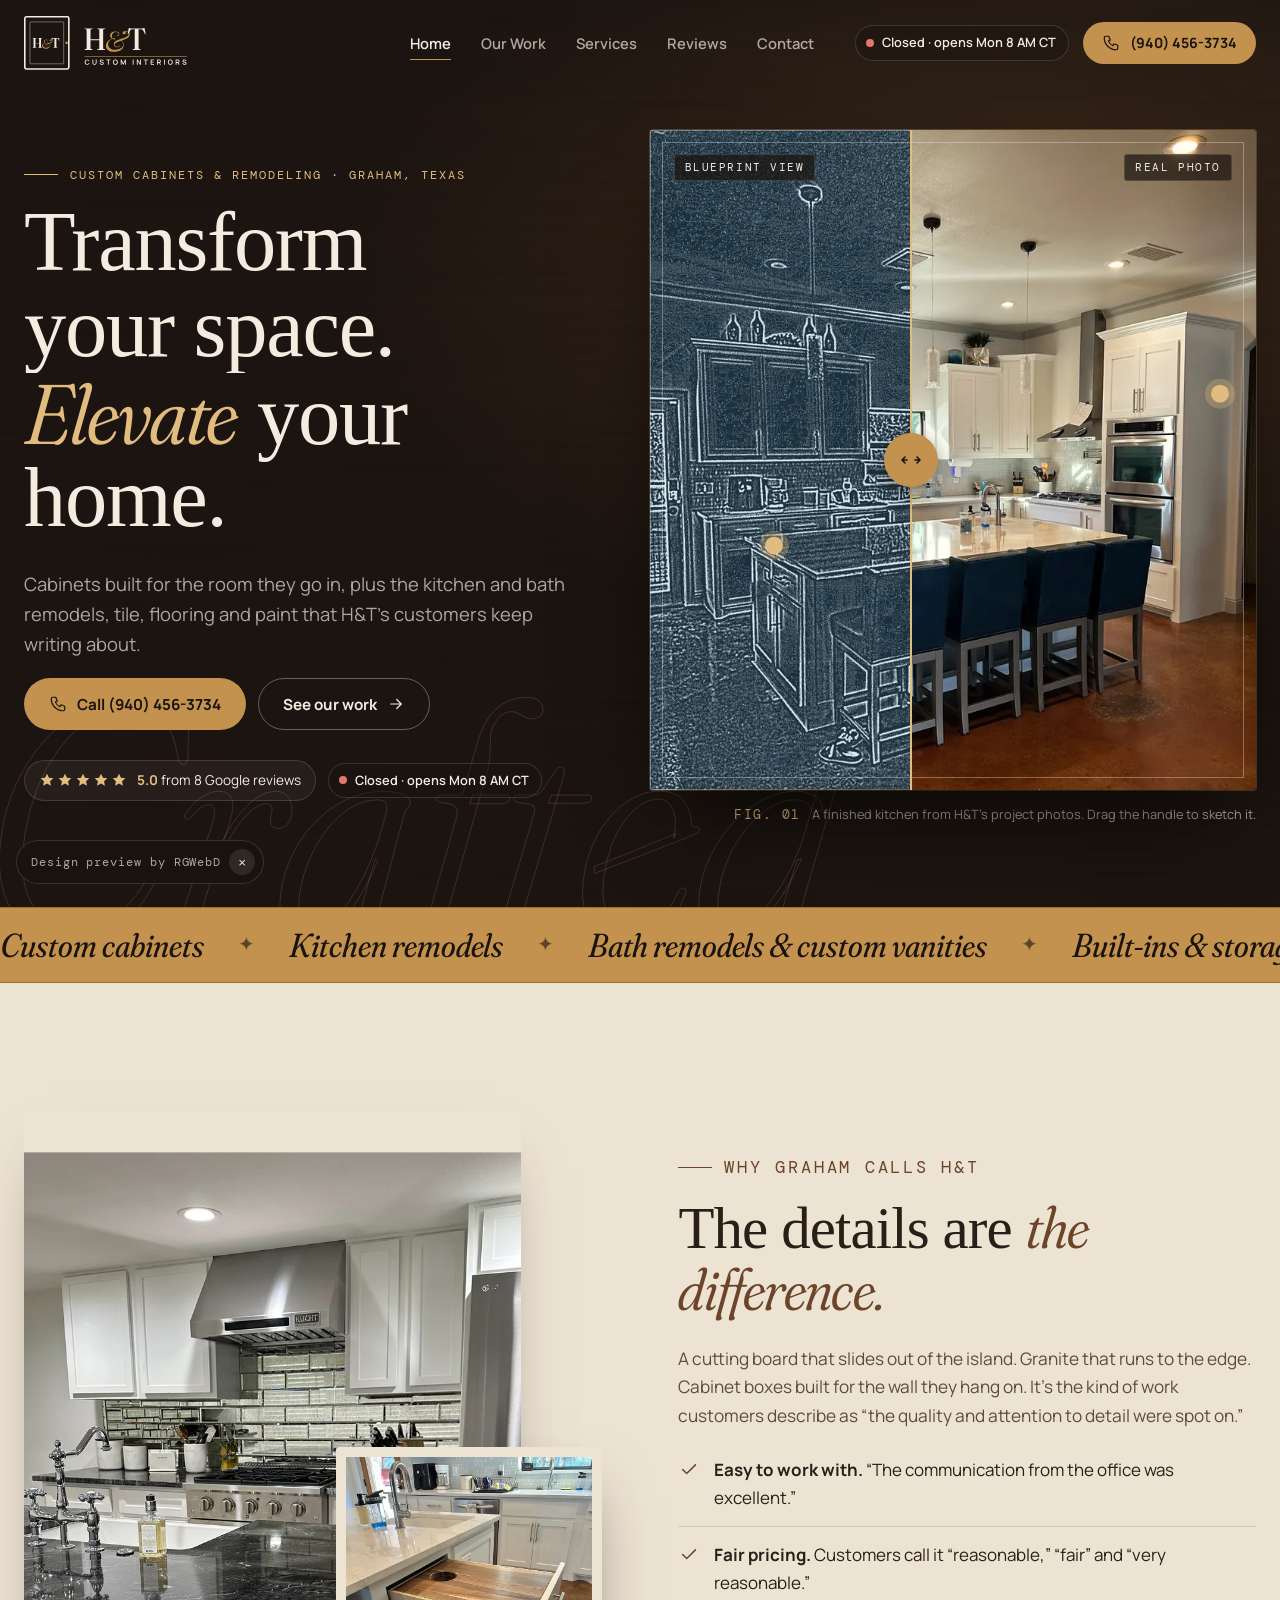
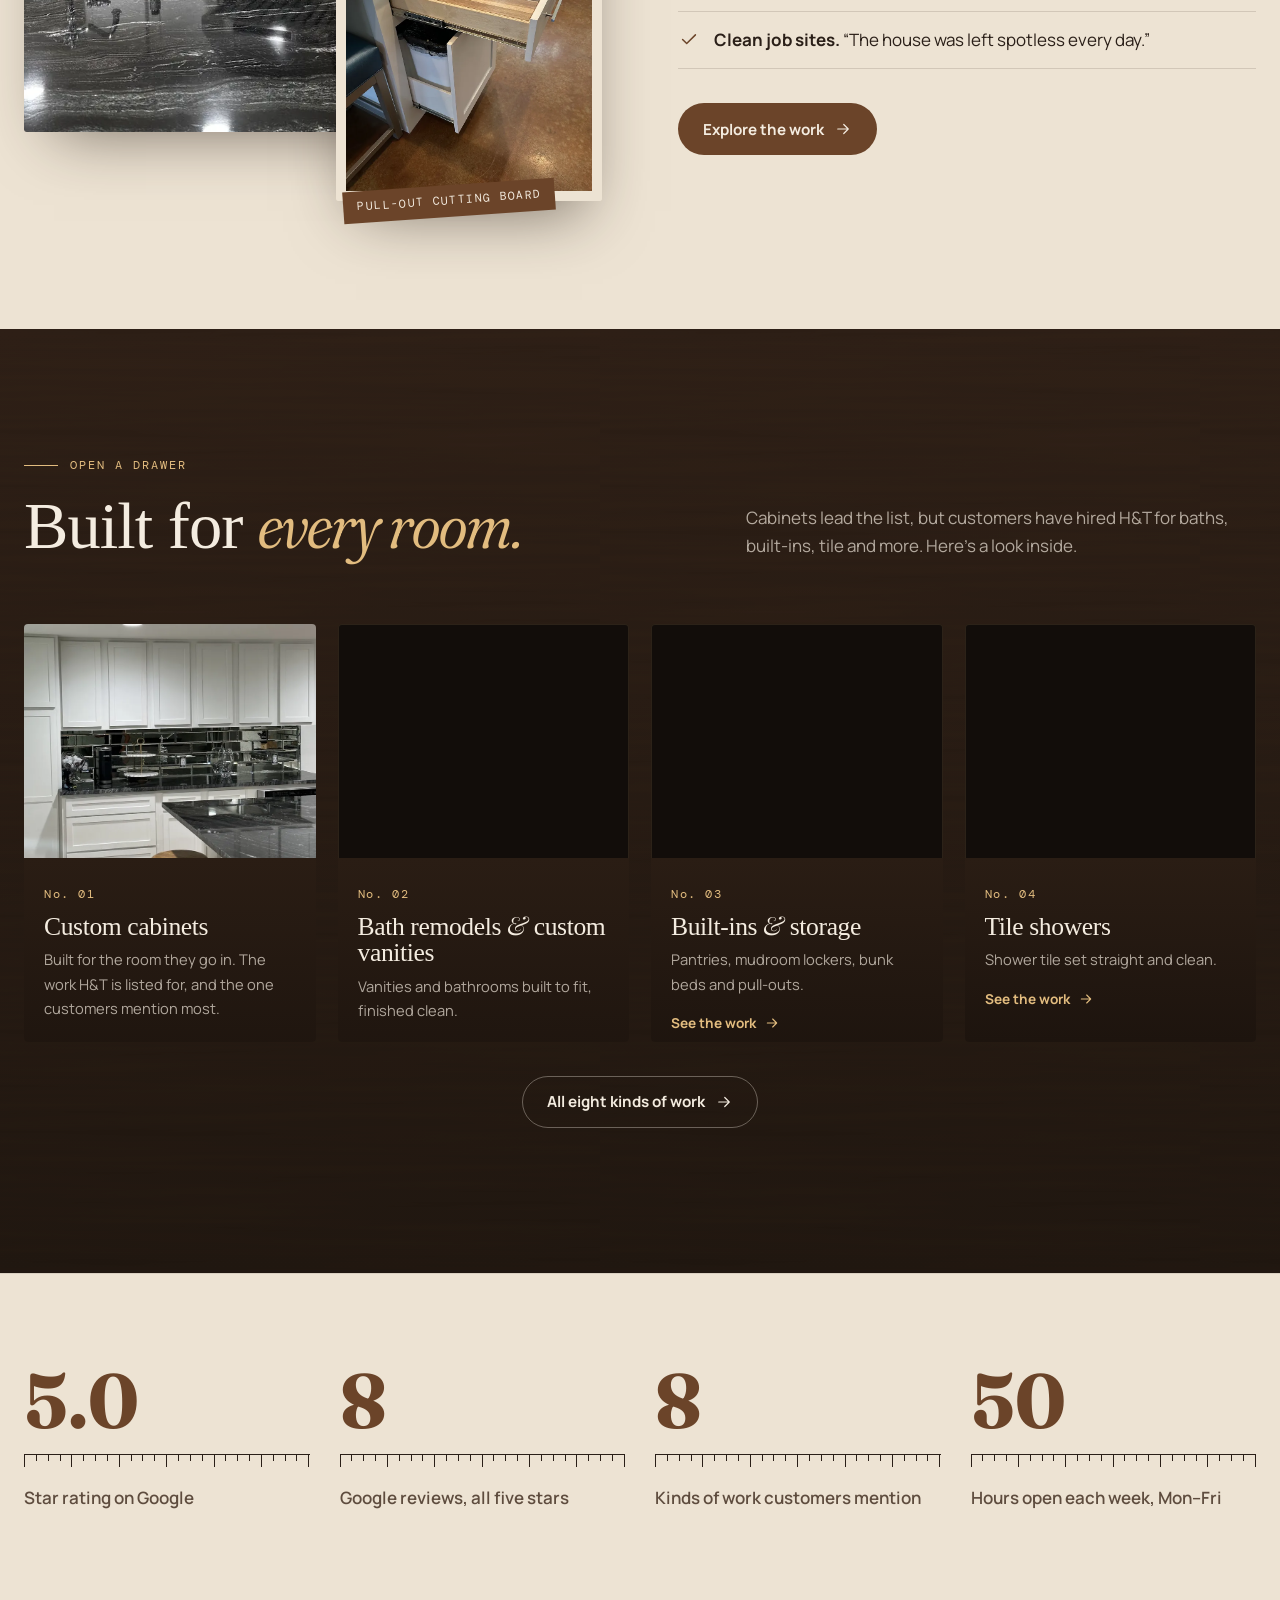
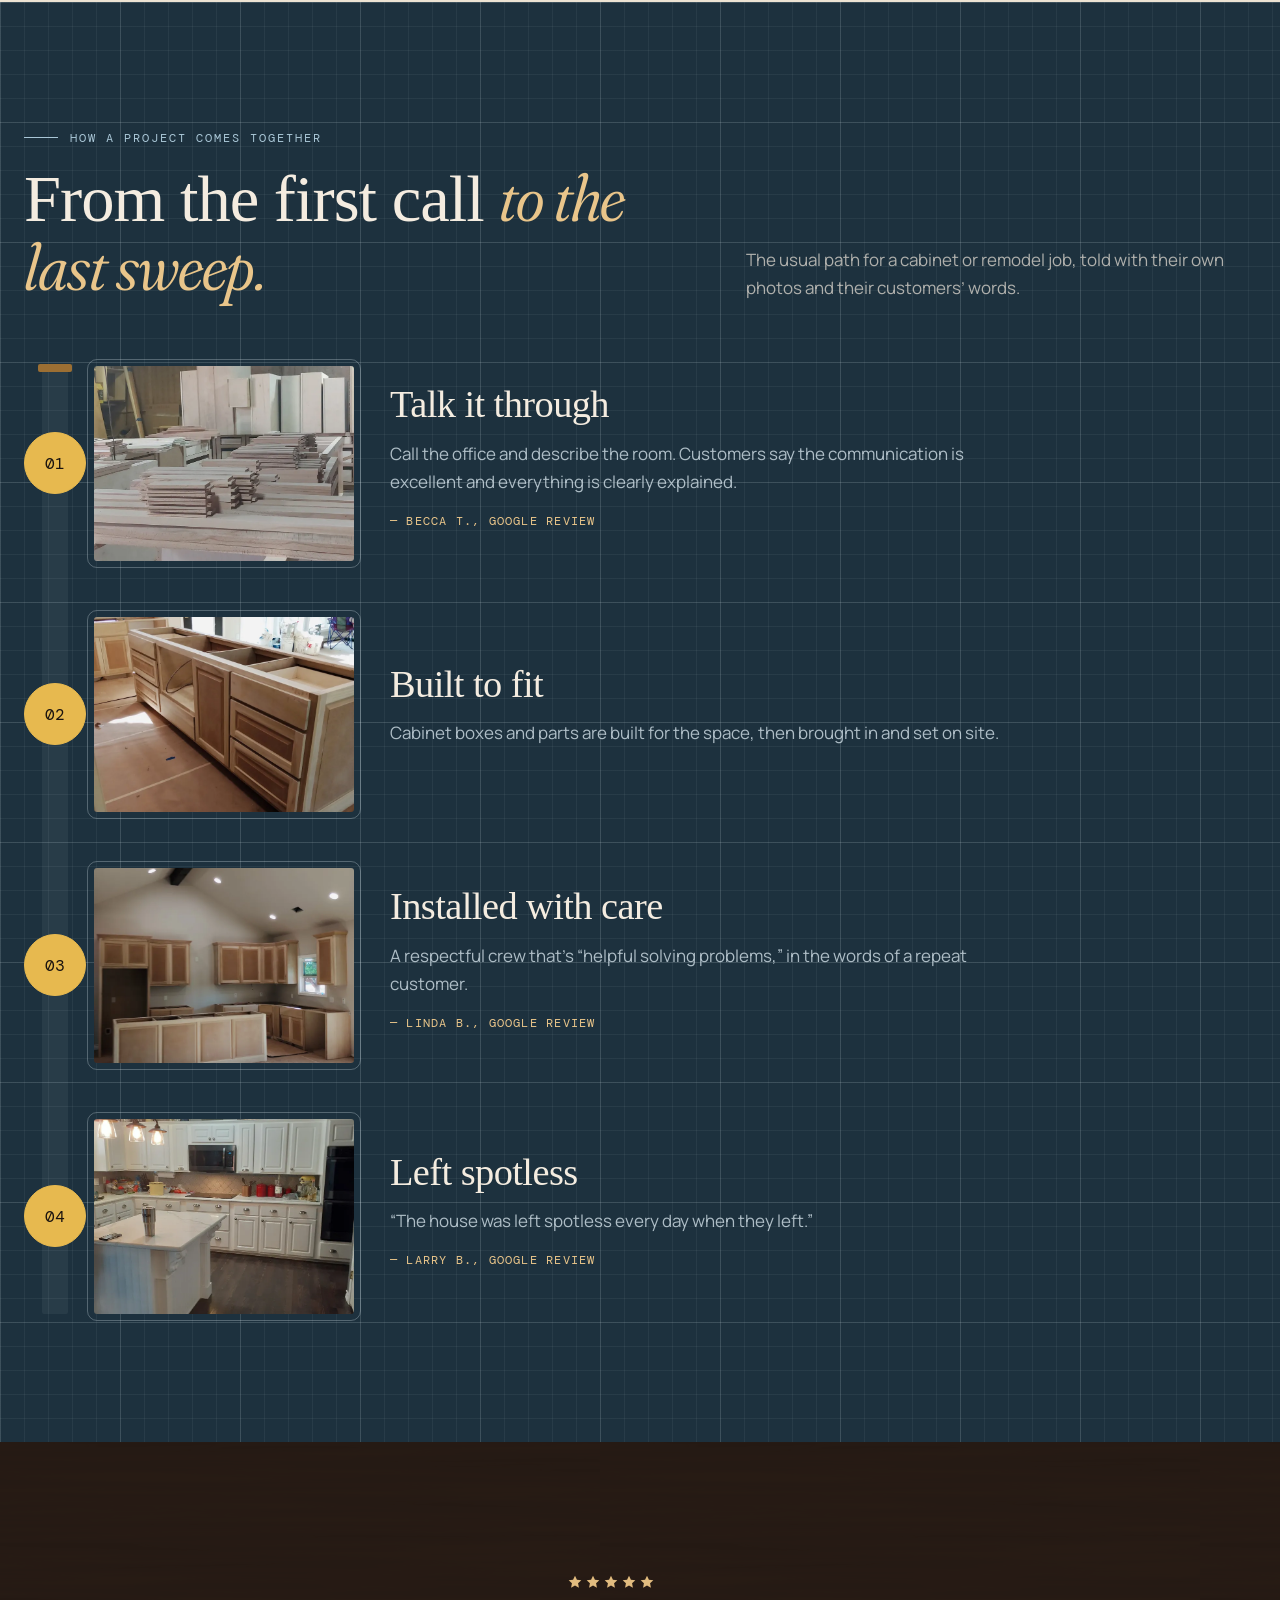
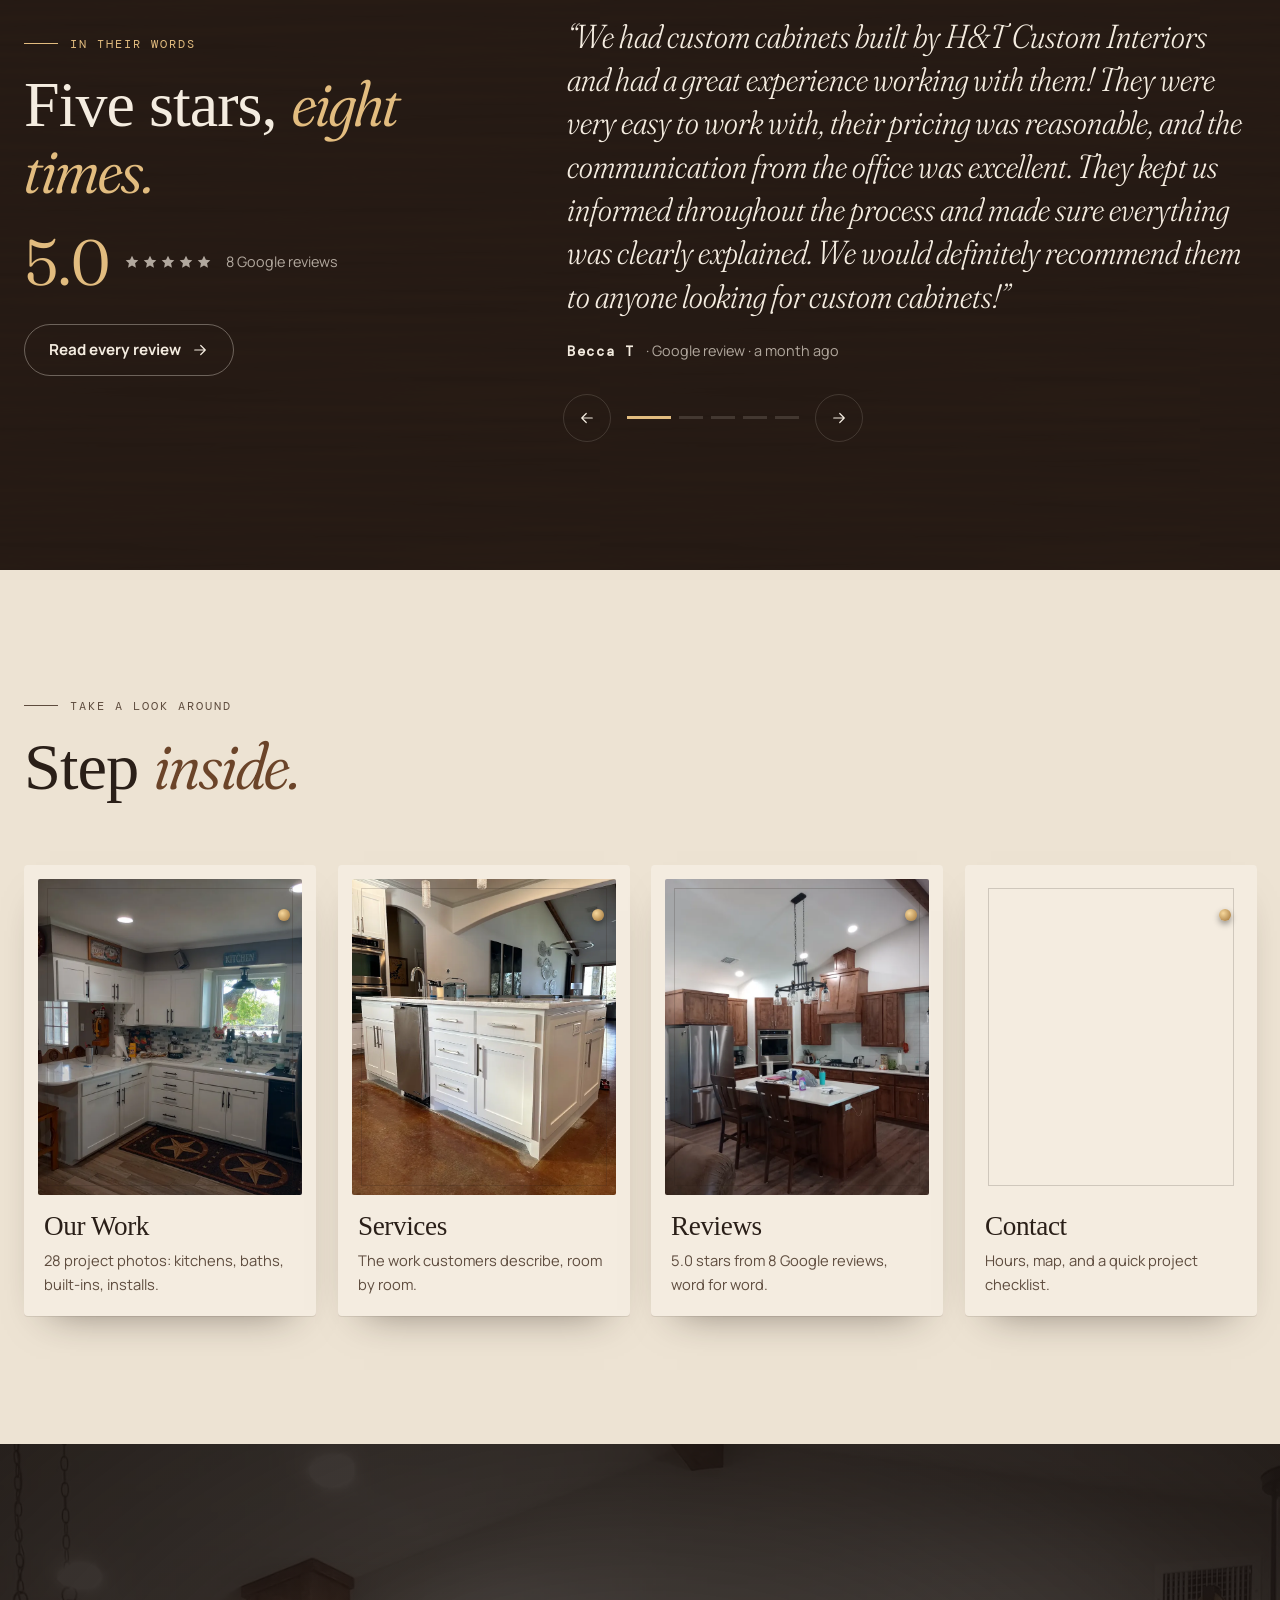
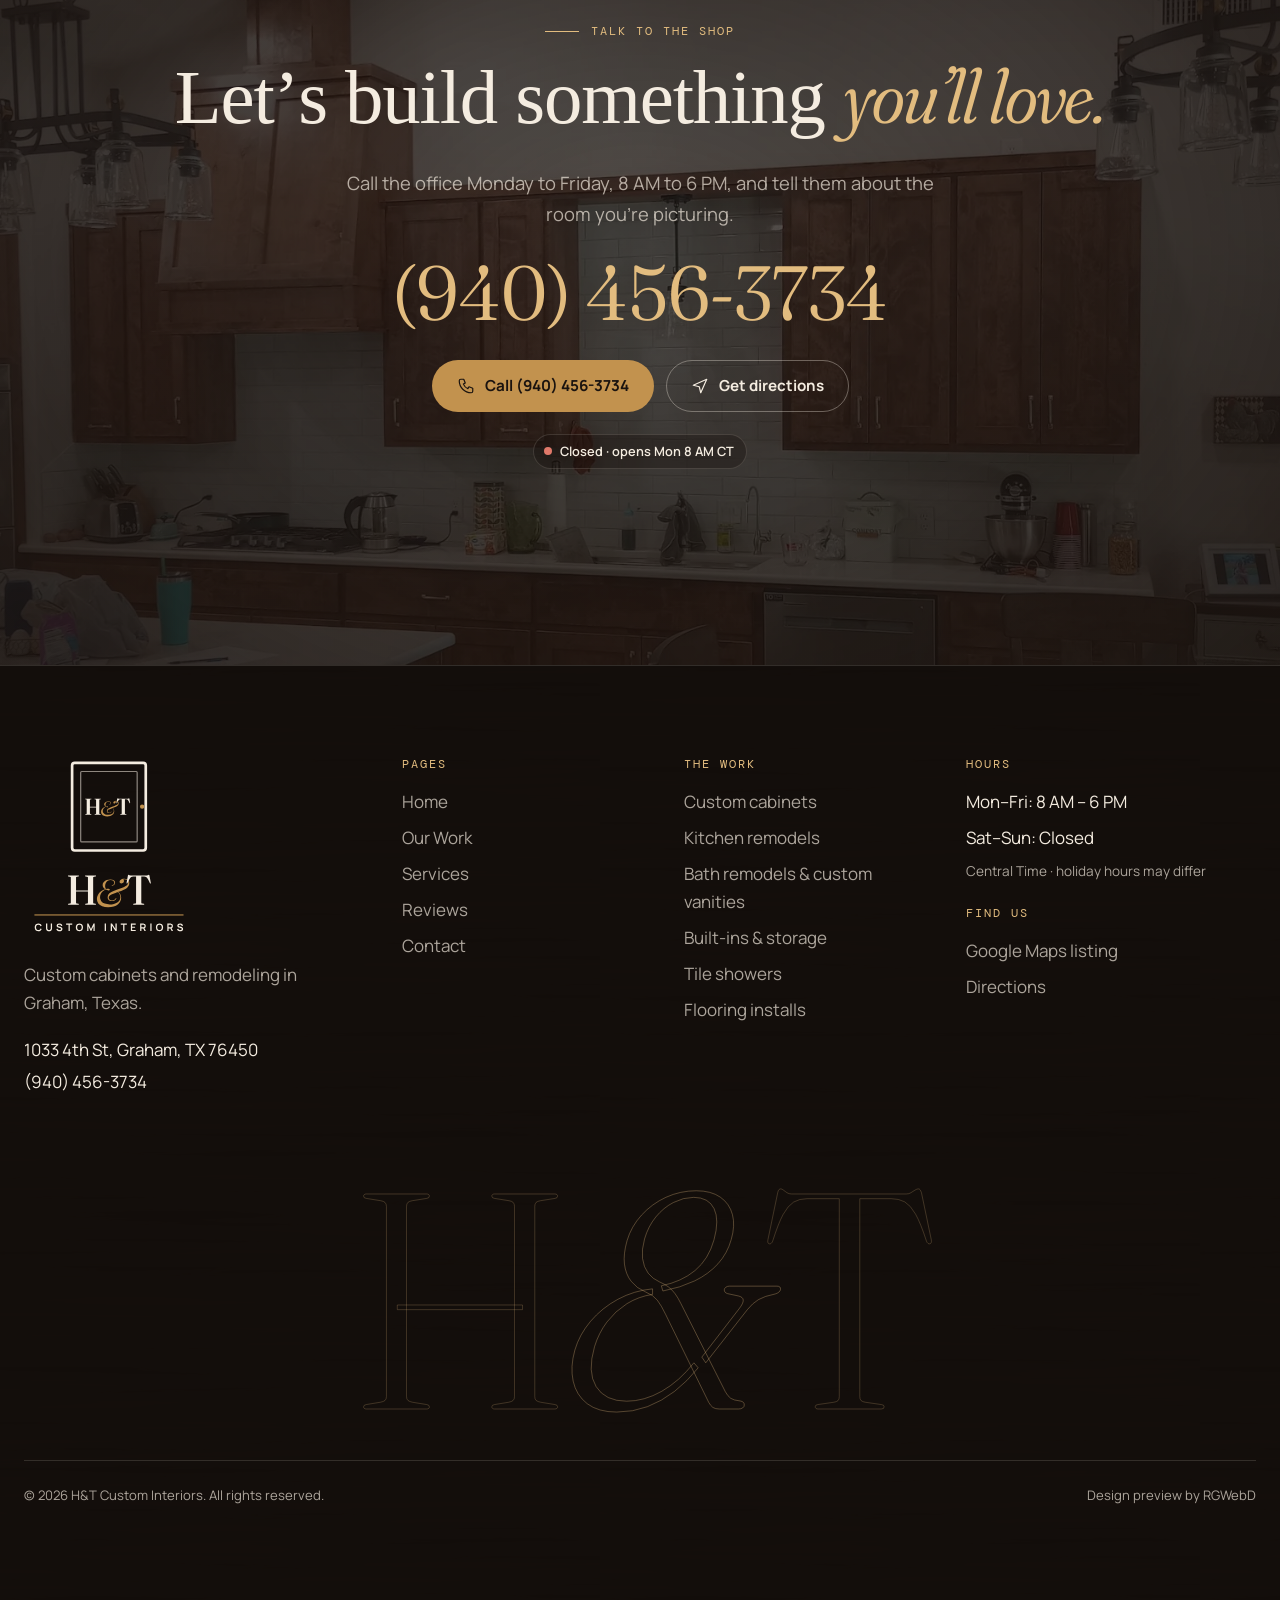
==== commit 56b33a81: "Vertical door grain, drawer layout, lightbox scope" ====
--- a/index.html
+++ b/index.html
@@ -13,7 +13,7 @@
 <section class="hero grain" aria-labelledby="h1"><div class="bgword" aria-hidden="true">Crafted</div><div class="hero-in wrap">
 <div class="hero-copy"><p class="kicker fade">Custom cabinets &amp; remodeling · Graham, Texas</p>
 <h1 id="h1"><span class="l"><span>Transform</span></span><span class="l"><span>your space.</span></span><span class="l"><span><em>Elevate</em> your home.</span></span></h1>
-<p class="lead fade">Cabinets built for the room they go in, plus the kitchen and bath remodels, tile, flooring and paint that H<span class="amp">&amp;</span>T’s customers keep writing about.</p>
+<p class="lead fade">Cabinets built for the room they go in, plus the kitchen and bath remodels, tile, flooring and paint that H&amp;T’s customers keep writing about.</p>
 <div class="ctas fade d2"><a class="btn mag " href="tel:+19404563734"><svg viewBox="0 0 24 24" fill="none" stroke="currentColor" stroke-width="1.6" stroke-linecap="round" stroke-linejoin="round" aria-hidden="true"><path d="M5 3h4l2 5-2.5 1.5a11 11 0 0 0 6 6L16 13l5 2v4a2 2 0 0 1-2 2A16 16 0 0 1 3 5a2 2 0 0 1 2-2z"/></svg><span class="lbl">Call (940) 456-3734</span></a><a class="btn mag ghost" href="work.html"><span class="lbl">See our work</span><svg viewBox="0 0 24 24" fill="none" stroke="currentColor" stroke-width="1.6" stroke-linecap="round" stroke-linejoin="round" aria-hidden="true"><path d="M5 12h14M13 6l6 6-6 6"/></svg></a></div>
 <div class="trust fade d2"><a class="chip" href="https://maps.app.goo.gl/E3Pw4QvxWSLH55m39" target="_blank" rel="noopener"><span class="stars" role="img" aria-label="5 out of 5 stars"><svg viewBox="0 0 24 24" fill="currentColor" aria-hidden="true"><path d="M12 2.5l2.9 6.1 6.6.8-4.9 4.6 1.3 6.6L12 17.3l-5.9 3.3 1.3-6.6-4.9-4.6 6.6-.8z"/></svg><svg viewBox="0 0 24 24" fill="currentColor" aria-hidden="true"><path d="M12 2.5l2.9 6.1 6.6.8-4.9 4.6 1.3 6.6L12 17.3l-5.9 3.3 1.3-6.6-4.9-4.6 6.6-.8z"/></svg><svg viewBox="0 0 24 24" fill="currentColor" aria-hidden="true"><path d="M12 2.5l2.9 6.1 6.6.8-4.9 4.6 1.3 6.6L12 17.3l-5.9 3.3 1.3-6.6-4.9-4.6 6.6-.8z"/></svg><svg viewBox="0 0 24 24" fill="currentColor" aria-hidden="true"><path d="M12 2.5l2.9 6.1 6.6.8-4.9 4.6 1.3 6.6L12 17.3l-5.9 3.3 1.3-6.6-4.9-4.6 6.6-.8z"/></svg><svg viewBox="0 0 24 24" fill="currentColor" aria-hidden="true"><path d="M12 2.5l2.9 6.1 6.6.8-4.9 4.6 1.3 6.6L12 17.3l-5.9 3.3 1.3-6.6-4.9-4.6 6.6-.8z"/></svg></span><span><b>5.0</b> from 8 Google reviews</span></a><span class="status" data-status><i></i><span>Mon–Fri 8 AM–6 PM CT</span></span></div></div>
 <div class="hero-media"><div class="bp" data-bp style="--x:100%"><div class="bp-photo kb"><img src="assets/img/g05-1600.webp" srcset="assets/img/g05-800.webp 800w, assets/img/g05-1600.webp 1600w" sizes="(max-width:900px) 100vw, 52vw" width="1600" height="1740" alt="Open kitchen with an island, navy bar stools, white cabinets and pendant lights" fetchpriority="high" decoding="async"></div><div class="bp-line"><img src="assets/img/g05bp-1600.webp" srcset="assets/img/g05bp-800.webp 800w, assets/img/g05bp-1600.webp 1600w" sizes="(max-width:900px) 100vw, 52vw" width="1600" height="1740" alt="" decoding="async"></div>
@@ -21,15 +21,15 @@
 <span class="bp-tag t1" aria-hidden="true">Blueprint view</span><span class="bp-tag t2" aria-hidden="true">Real photo</span>
 <a class="pin" href="services.html#custom-cabinets" style="left:31%;top:63%"><span class="dot"></span><span class="pl">Island cabinetry</span></a>
 <a class="pin rev" href="services.html#kitchen-remodels" style="left:83%;top:40%"><span class="dot"></span><span class="pl">Tall oven cabinet</span></a></div>
-<p class="hero-cap"><span>FIG. 01</span> A finished kitchen from H<span class="amp">&amp;</span>T’s project photos. Drag the handle to sketch it.</p></div></div></section>
+<p class="hero-cap"><span>FIG. 01</span> A finished kitchen from H&amp;T’s project photos. Drag the handle to sketch it.</p></div></div></section>
 <div class="marquee" aria-hidden="true"><ul><li>Custom cabinets</li><li>Kitchen remodels</li><li>Bath remodels & custom vanities</li><li>Built-ins & storage</li><li>Tile showers</li><li>Flooring installs</li><li>Interior painting</li><li>Bigger projects</li><li>Custom cabinets</li><li>Kitchen remodels</li><li>Bath remodels & custom vanities</li><li>Built-ins & storage</li><li>Tile showers</li><li>Flooring installs</li><li>Interior painting</li><li>Bigger projects</li></ul></div>
 <section class="sec paper detail"><div class="wrap det">
 <div class="det-ph" data-r="left"><div class="det-a"><img src="assets/img/g11-1600.webp" srcset="assets/img/g11-800.webp 800w, assets/img/g11-1600.webp 1500w" sizes="(max-width:900px) 90vw, 40vw" width="1500" height="2000" alt="Black and white granite island counter in a white kitchen with a steel range hood" loading="lazy" decoding="async" data-px="0.05"></div><div class="det-b"><img src="assets/img/g14-1600.webp" srcset="assets/img/g14-800.webp 800w, assets/img/g14-1600.webp 1500w" sizes="(max-width:900px) 50vw, 20vw" width="1500" height="2000" alt="Pull-out cutting-board drawer and trash pull-out in a kitchen island" loading="lazy" decoding="async"></div><span class="stamp">Pull-out cutting board</span></div>
-<div class="det-tx" data-r><p class="kicker">Why Graham calls H<span class="amp">&amp;</span>T</p><h2 class="split-h">The details are <em>the difference.</em></h2>
+<div class="det-tx" data-r><p class="kicker">Why Graham calls H&amp;T</p><h2 class="split-h">The details are <em>the difference.</em></h2>
 <p>A cutting board that slides out of the island. Granite that runs to the edge. Cabinet boxes built for the wall they hang on. It’s the kind of work customers describe as “the quality and attention to detail were spot on.”</p>
 <ul class="ticks"><li><svg viewBox="0 0 24 24" fill="none" stroke="currentColor" stroke-width="1.6" stroke-linecap="round" stroke-linejoin="round" aria-hidden="true"><path d="M5 12.5l4.5 4.5L19 7.5"/></svg><span><b>Easy to work with.</b> “The communication from the office was excellent.”</span></li><li><svg viewBox="0 0 24 24" fill="none" stroke="currentColor" stroke-width="1.6" stroke-linecap="round" stroke-linejoin="round" aria-hidden="true"><path d="M5 12.5l4.5 4.5L19 7.5"/></svg><span><b>Fair pricing.</b> Customers call it “reasonable,” “fair” and “very reasonable.”</span></li><li><svg viewBox="0 0 24 24" fill="none" stroke="currentColor" stroke-width="1.6" stroke-linecap="round" stroke-linejoin="round" aria-hidden="true"><path d="M5 12.5l4.5 4.5L19 7.5"/></svg><span><b>Clean job sites.</b> “The house was left spotless every day.”</span></li></ul>
 <a class="btn mag solid" href="services.html"><span class="lbl">Explore the work</span><svg viewBox="0 0 24 24" fill="none" stroke="currentColor" stroke-width="1.6" stroke-linecap="round" stroke-linejoin="round" aria-hidden="true"><path d="M5 12h14M13 6l6 6-6 6"/></svg></a></div></div></section>
-<section class="sec wood grain"><div class="wrap"><div class="head"><div><p class="kicker">Open a drawer</p><h2 class="split-h">Built for <em>every room.</em></h2></div><p>Cabinets lead the list, but customers have hired H<span class="amp">&amp;</span>T for baths, built-ins, tile and more. Here’s a look inside.</p></div>
+<section class="sec wood grain"><div class="wrap"><div class="head"><div><p class="kicker">Open a drawer</p><h2 class="split-h">Built for <em>every room.</em></h2></div><p>Cabinets lead the list, but customers have hired H&amp;T for baths, built-ins, tile and more. Here’s a look inside.</p></div>
 <div class="drawers"><article class="drawer" data-r><a class="drawer-body" href="services.html#custom-cabinets"><div class="drawer-ph"><img src="assets/img/g13-1600.webp" srcset="assets/img/g13-800.webp 800w, assets/img/g13-1600.webp 1500w" sizes="(max-width:900px) 90vw, 30vw" width="1500" height="2000" alt="White cabinets, mirrored backsplash and a dark granite island with stools" loading="lazy" decoding="async"></div><div class="drawer-tx"><span class="no">No. 01</span><h3>Custom cabinets</h3><p>Built for the room they go in. The work H&T is listed for, and the one customers mention most.</p><span class="more">See the work <svg viewBox="0 0 24 24" fill="none" stroke="currentColor" stroke-width="1.6" stroke-linecap="round" stroke-linejoin="round" aria-hidden="true"><path d="M5 12h14M13 6l6 6-6 6"/></svg></span></div></a>
 <div class="drawer-front" aria-hidden="true"><span class="pull"></span><span class="lab">Custom cabinets</span></div></article><article class="drawer" data-r><a class="drawer-body" href="services.html#bath-remodels"><div class="drawer-ph"><img src="assets/img/g16-800.webp" srcset="assets/img/g16-800.webp 720w" sizes="(max-width:900px) 90vw, 30vw" width="720" height="1280" alt="Dark wood bathroom vanity with a marble top and a lighted mirror" loading="lazy" decoding="async"></div><div class="drawer-tx"><span class="no">No. 02</span><h3>Bath remodels & custom vanities</h3><p>Vanities and bathrooms built to fit, finished clean.</p><span class="more">See the work <svg viewBox="0 0 24 24" fill="none" stroke="currentColor" stroke-width="1.6" stroke-linecap="round" stroke-linejoin="round" aria-hidden="true"><path d="M5 12h14M13 6l6 6-6 6"/></svg></span></div></a>
 <div class="drawer-front" aria-hidden="true"><span class="pull"></span><span class="lab">Bath remodels & custom vanities</span></div></article><article class="drawer" data-r><a class="drawer-body" href="services.html#built-ins"><div class="drawer-ph"><img src="assets/img/g17-1600.webp" srcset="assets/img/g17-800.webp 800w, assets/img/g17-1600.webp 1500w" sizes="(max-width:900px) 90vw, 30vw" width="1500" height="2000" alt="White mudroom locker unit with a bench and upper cubbies" loading="lazy" decoding="async"></div><div class="drawer-tx"><span class="no">No. 03</span><h3>Built-ins & storage</h3><p>Pantries, mudroom lockers, bunk beds and pull-outs.</p><span class="more">See the work <svg viewBox="0 0 24 24" fill="none" stroke="currentColor" stroke-width="1.6" stroke-linecap="round" stroke-linejoin="round" aria-hidden="true"><path d="M5 12h14M13 6l6 6-6 6"/></svg></span></div></a>
--- a/assets/styles.css
+++ b/assets/styles.css
@@ -9,6 +9,7 @@
 *,*::before,*::after{box-sizing:border-box}
 html{-webkit-text-size-adjust:100%;scroll-behavior:smooth}
 body{margin:0;background:var(--ink);color:var(--tx);font:400 17px/1.65 var(--body);overflow-x:hidden}
+[hidden]{display:none!important}
 img{max-width:100%;display:block;height:auto}
 a{color:inherit}
 h1,h2,h3{font-family:var(--disp);font-weight:400;line-height:1.02;letter-spacing:-.015em;margin:0 0 .4em;font-variation-settings:"opsz" 144}
@@ -86,7 +87,8 @@
 /* doors intro */
 .doors{position:fixed;inset:0;z-index:150;perspective:1800px;pointer-events:none;display:flex}
 .doors .dl,.doors .dr{flex:1;position:relative;background:#3b2717;transition:transform 1.25s cubic-bezier(.65,0,.25,1);box-shadow:inset 0 0 0 clamp(18px,3vw,40px) #4a311d,inset 0 0 0 calc(clamp(18px,3vw,40px) + 2px) rgba(0,0,0,.35);
- background-image:url("data:image/svg+xml,%3Csvg xmlns='http://www.w3.org/2000/svg' width='800' height='800'%3E%3Cfilter id='w'%3E%3CfeTurbulence type='fractalNoise' baseFrequency='0.002 0.06' numOctaves='4' seed='9'/%3E%3CfeColorMatrix values='0 0 0 0 .55 0 0 0 0 .34 0 0 0 0 .2 0 0 0 1.3 -.2'/%3E%3C/filter%3E%3Crect width='800' height='800' filter='url(%23w)'/%3E%3C/svg%3E");background-size:cover}
+ background-image:url("data:image/svg+xml,%3Csvg xmlns='http://www.w3.org/2000/svg' width='800' height='800'%3E%3Cfilter id='w'%3E%3CfeTurbulence type='fractalNoise' baseFrequency='0.09 0.0025' numOctaves='5' seed='9'/%3E%3CfeColorMatrix values='0 0 0 0 .55 0 0 0 0 .34 0 0 0 0 .2 0 0 0 1.3 -.2'/%3E%3C/filter%3E%3Crect width='800' height='800' filter='url(%23w)'/%3E%3C/svg%3E");background-size:cover}
+.doors .dl::before,.doors .dr::before{content:"";position:absolute;inset:clamp(70px,11vw,150px) clamp(50px,7vw,110px);border:2px solid rgba(0,0,0,.28);box-shadow:inset 0 0 0 1px rgba(255,220,170,.14),0 0 0 1px rgba(255,220,170,.1);border-radius:2px}
 .doors .dl{transform-origin:0 50%}.doors .dr{transform-origin:100% 50%}
 .doors .kn{position:absolute;top:50%;width:14px;height:56px;border-radius:8px;background:linear-gradient(90deg,#9c6f33,#f0cd8b,#9c6f33);box-shadow:0 4px 10px rgba(0,0,0,.5)}
 .doors .dl .kn{right:28px}.doors .dr .kn{left:28px}
@@ -143,7 +145,7 @@
 .det-a img{width:100%;height:115%;object-fit:cover}
 .det-b{position:absolute;right:0;bottom:0;width:46%;aspect-ratio:3/4;border:10px solid var(--paper);border-radius:3px;overflow:hidden;box-shadow:0 30px 60px -20px rgba(42,31,24,.6)}
 .det-b img{width:100%;height:100%;object-fit:cover}
-.stamp{position:absolute;left:-14px;top:28px;background:var(--wood);color:var(--cream);font:500 .72rem/1 var(--mono);letter-spacing:.12em;text-transform:uppercase;padding:10px 14px;transform:rotate(-4deg)}
+.stamp{position:absolute;right:8%;bottom:-16px;z-index:2;background:var(--wood);color:var(--cream);font:500 .72rem/1 var(--mono);letter-spacing:.12em;text-transform:uppercase;padding:10px 14px;transform:rotate(-4deg)}
 .det-tx h2{font-size:clamp(2.4rem,4.6vw,4rem)}
 .det-tx p{color:var(--dkm);font-size:1.08rem}
 .ticks{list-style:none;padding:0;margin:26px 0 34px;display:grid;gap:14px}
@@ -154,7 +156,7 @@
 .drawers{display:grid;grid-template-columns:repeat(4,1fr);gap:22px;perspective:1400px}
 .drawer{position:relative;aspect-ratio:3/4.3;border-radius:4px;background:#120d0a;box-shadow:inset 0 0 0 1px rgba(226,188,127,.12)}
 .drawer-body{position:absolute;inset:0;display:flex;flex-direction:column;text-decoration:none;overflow:hidden;border-radius:4px}
-.drawer-ph{flex:1;overflow:hidden}.drawer-ph img{width:100%;height:100%;object-fit:cover;transition:transform .8s var(--ease)}
+.drawer-ph{flex:none;height:56%;overflow:hidden}.drawer-tx{flex:1}.drawer-ph img{width:100%;height:100%;object-fit:cover;transition:transform .8s var(--ease)}
 .drawer:hover .drawer-ph img{transform:scale(1.06)}
 .drawer-tx{padding:20px 20px 22px;background:linear-gradient(180deg,#2a1d14,#1d140e)}
 .drawer-tx .no{font:500 .72rem var(--mono);letter-spacing:.14em;color:var(--brass2)}
@@ -162,7 +164,7 @@
 .drawer-tx p{font-size:.92rem;color:var(--mut);margin-bottom:.8em}
 .more{display:inline-flex;align-items:center;gap:8px;font-weight:700;font-size:.85rem;color:var(--brass2)}.more svg{width:16px}
 .drawer-front{position:absolute;inset:0;border-radius:4px;z-index:2;display:flex;flex-direction:column;align-items:center;justify-content:center;gap:22px;pointer-events:none;
- background:#5b3a22 url("data:image/svg+xml,%3Csvg xmlns='http://www.w3.org/2000/svg' width='500' height='700'%3E%3Cfilter id='w'%3E%3CfeTurbulence type='fractalNoise' baseFrequency='0.0025 0.05' numOctaves='4' seed='3'/%3E%3CfeColorMatrix values='0 0 0 0 .6 0 0 0 0 .38 0 0 0 0 .22 0 0 0 1.4 -.25'/%3E%3C/filter%3E%3Crect width='500' height='700' filter='url(%23w)'/%3E%3C/svg%3E") center/cover;
+ background:#5b3a22 url("data:image/svg+xml,%3Csvg xmlns='http://www.w3.org/2000/svg' width='500' height='700'%3E%3Cfilter id='w'%3E%3CfeTurbulence type='fractalNoise' baseFrequency='0.07 0.003' numOctaves='5' seed='3'/%3E%3CfeColorMatrix values='0 0 0 0 .6 0 0 0 0 .38 0 0 0 0 .22 0 0 0 1.4 -.25'/%3E%3C/filter%3E%3Crect width='500' height='700' filter='url(%23w)'/%3E%3C/svg%3E") center/cover;
  box-shadow:inset 0 0 0 18px rgba(0,0,0,.12),inset 0 0 0 19px rgba(255,220,170,.12),0 20px 40px -20px #000;transform-origin:50% 100%;transition:transform 1.1s var(--ease),opacity .5s .6s}
 .drawer-front .pull{width:64px;height:12px;border-radius:6px;background:linear-gradient(180deg,#f0cd8b,#9c6f33);box-shadow:0 4px 8px rgba(0,0,0,.4)}
 .drawer-front .lab{font:italic 400 1.5rem var(--disp);color:var(--cream);text-align:center;padding:0 18px;text-shadow:0 2px 6px rgba(0,0,0,.4)}
@@ -245,7 +247,7 @@
 .js .go .dim,.phero.go .dim{transform:none}
 /* work */
 .drag-hint{display:flex;align-items:center;gap:10px}.drag-hint svg{width:22px;flex:none;color:var(--brass2)}
-.strip{display:flex;gap:20px;overflow-x:auto;scroll-snap-type:x proximity;padding:0 max(24px,(100vw - var(--wrap))/2) 20px;scrollbar-width:thin;scrollbar-color:var(--brass) transparent;cursor:grab}
+.strip{display:flex;gap:20px;overflow-x:auto;scroll-snap-type:x proximity;padding:0 max(24px,(100vw - var(--wrap))/2) 20px;scroll-padding-inline:max(24px,(100vw - var(--wrap))/2);scrollbar-width:thin;scrollbar-color:var(--brass) transparent;cursor:grab}
 .strip.drag{cursor:grabbing;scroll-snap-type:none}.strip.drag *{pointer-events:none}
 .gal-item{border:0;padding:0;background:none;cursor:zoom-in;position:relative;display:block;text-align:left;color:inherit;font:inherit}
 .strip-item{flex:0 0 clamp(260px,30vw,420px);scroll-snap-align:start}
@@ -282,6 +284,7 @@
 .sv-ph .i0{aspect-ratio:4/4.4}
 .sv-ph.two{padding:0 18% 16% 0}.sv-ph.two .i1{position:absolute;right:0;bottom:0;width:44%;aspect-ratio:3/4;border:10px solid var(--paper)}
 .sv-ph.low .i0{max-width:520px;border:12px solid var(--cream);outline:1px solid rgba(42,31,24,.15)}
+.sv-tx{position:relative}.sv-tx::before{content:attr(data-n);position:absolute;right:0;top:-.42em;font:italic 300 clamp(7rem,13vw,12rem)/1 var(--disp);color:transparent;-webkit-text-stroke:1px rgba(107,68,41,.22);pointer-events:none;z-index:0}.sv-tx>*{position:relative;z-index:1}
 .sv-tx .no{display:inline-flex;align-items:center;gap:10px;font:500 .76rem var(--mono);letter-spacing:.14em;color:var(--wood);text-transform:uppercase}
 .sv-tx .no svg{width:26px;height:26px}
 .sv-tx h2{font-size:clamp(2.2rem,4.2vw,3.6rem);margin:.35em 0 .3em}
@@ -371,6 +374,8 @@
 .js .stagger.in>*{opacity:1;transform:perspective(900px) rotateX(var(--rx,0)) rotateY(var(--ry,0))}
 .split-h .ch1{display:inline-block;opacity:0;transform:translateY(.45em) rotate(4deg);transition:opacity .6s,transform .8s var(--ease)}
 .split-h.in .ch1{opacity:1;transform:none}
+main{overflow-x:clip}
+.hero-in>*,.phero-in>*,.det>*,.rev-in>*,.collage>*,.cgrid>*,.mapgrid>*,.sv>*,.nf-in>*{min-width:0}
 /* responsive */
 @media (max-width:1100px){.nav a{padding:8px 9px}.hdr-cta .status{display:none}}
 @media (max-width:900px){
@@ -379,7 +384,8 @@
  .brand img{height:46px}.hdr.scrolled .brand img{height:40px}
  .hero{padding:104px 0 56px;min-height:auto}
  .hero-in,.phero-in,.det,.rev-in,.collage,.cgrid,.mapgrid,.nf-in,.sv{grid-template-columns:1fr}
- .hero-media{order:-1}.bp{max-height:none;aspect-ratio:4/4.1}
+ .hero-media{order:-1}.bp{max-height:none;aspect-ratio:4/3.3}
+ .js [data-r=left],.js [data-r=right]{transform:translateY(30px)}
  .hero h1{font-size:clamp(2.9rem,13vw,4.4rem)}
  .hero-cap{text-align:left}
  .head{flex-direction:column;align-items:flex-start;gap:16px}
@@ -390,6 +396,7 @@
  .doors-grid{grid-template-columns:1fr 1fr;gap:14px}.dc-tx h3{font-size:1.3rem}.dc-tx p{font-size:.82rem}.door-card{padding:10px}
  .phero{padding:110px 0 70px}.phero-fig{order:-1;padding-left:18px}.phero-fig .frame{aspect-ratio:4/3.4;max-height:none}
  .sv.flip .sv-media{order:0}
+ .sv-idx{flex-wrap:nowrap;overflow-x:auto;justify-content:flex-start;width:100%;padding:22px 18px;scrollbar-width:none}.sv-idx a{flex:none}
  .score{grid-template-columns:1fr;text-align:left}.sc-big{text-align:left}
  .col-ph{height:min(520px,120vw)}
  .fgrid{grid-template-columns:1fr 1fr}.fbrand{grid-column:1/-1}
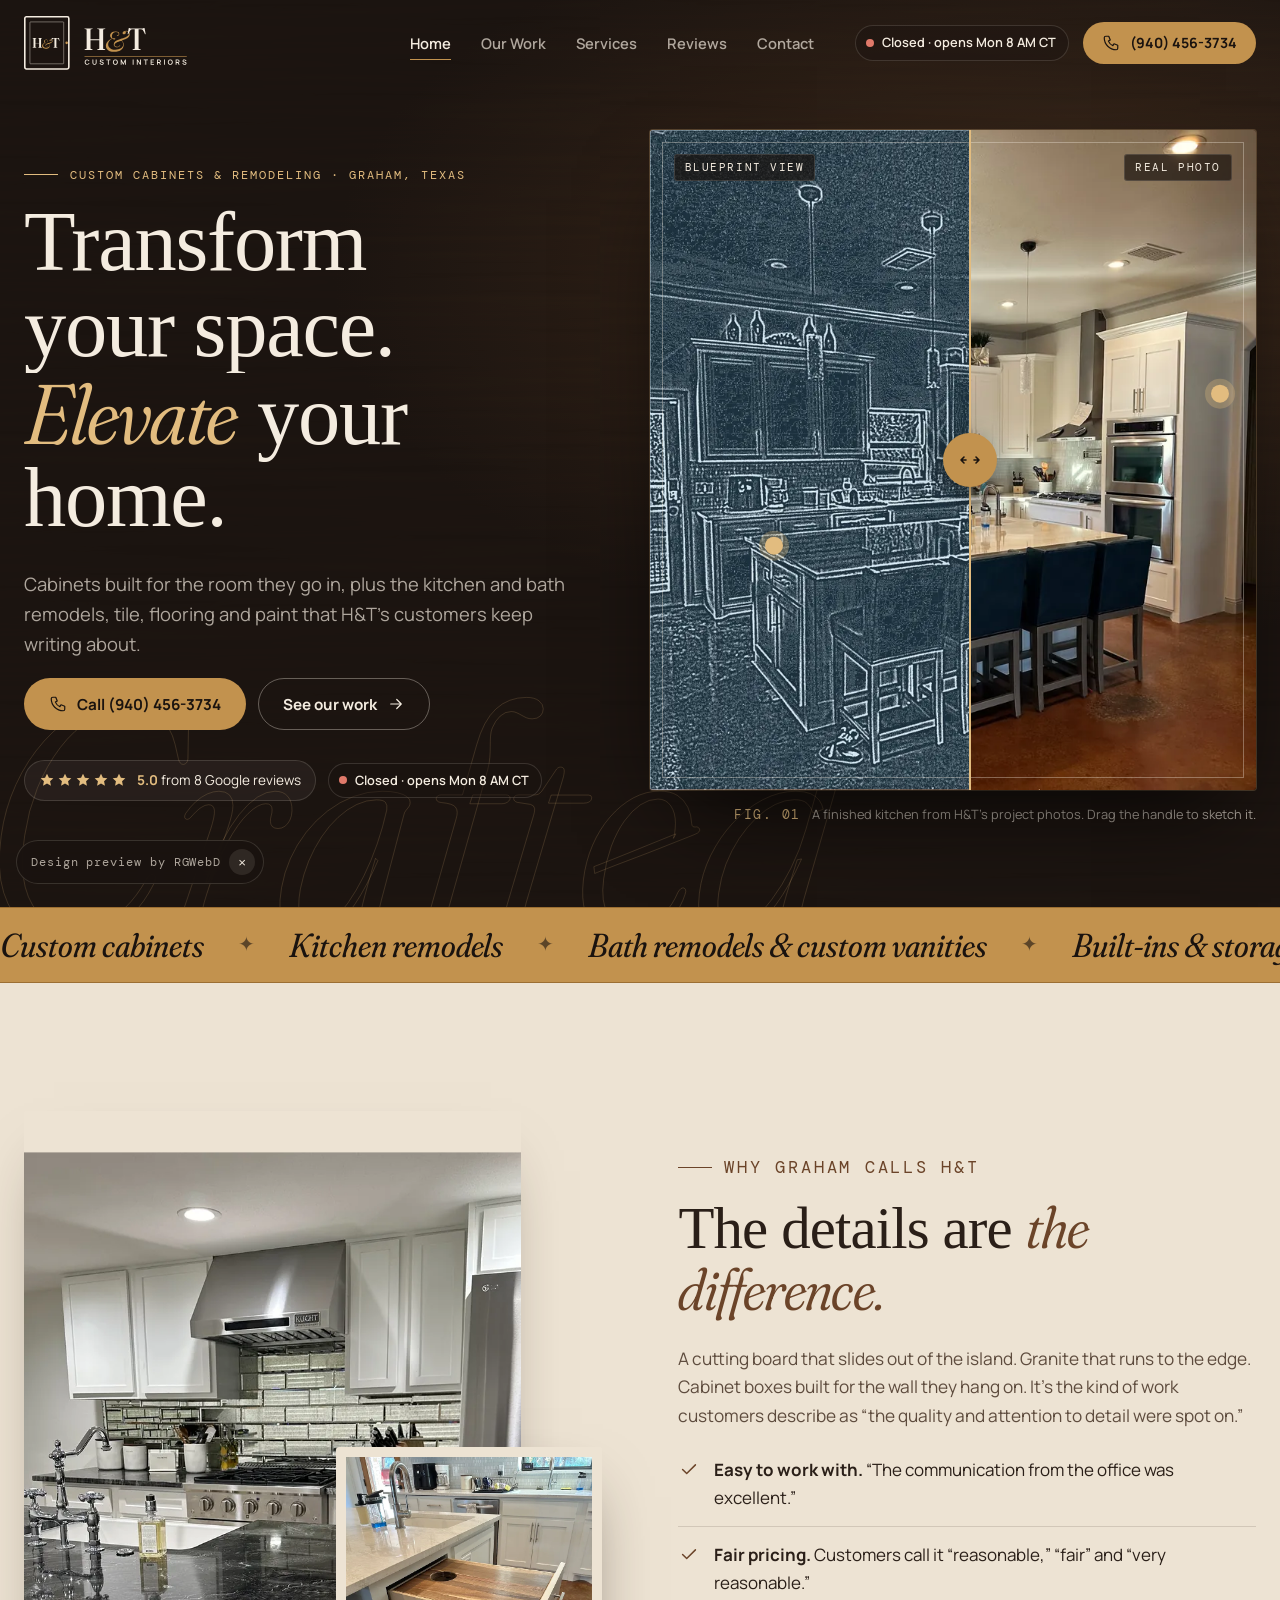
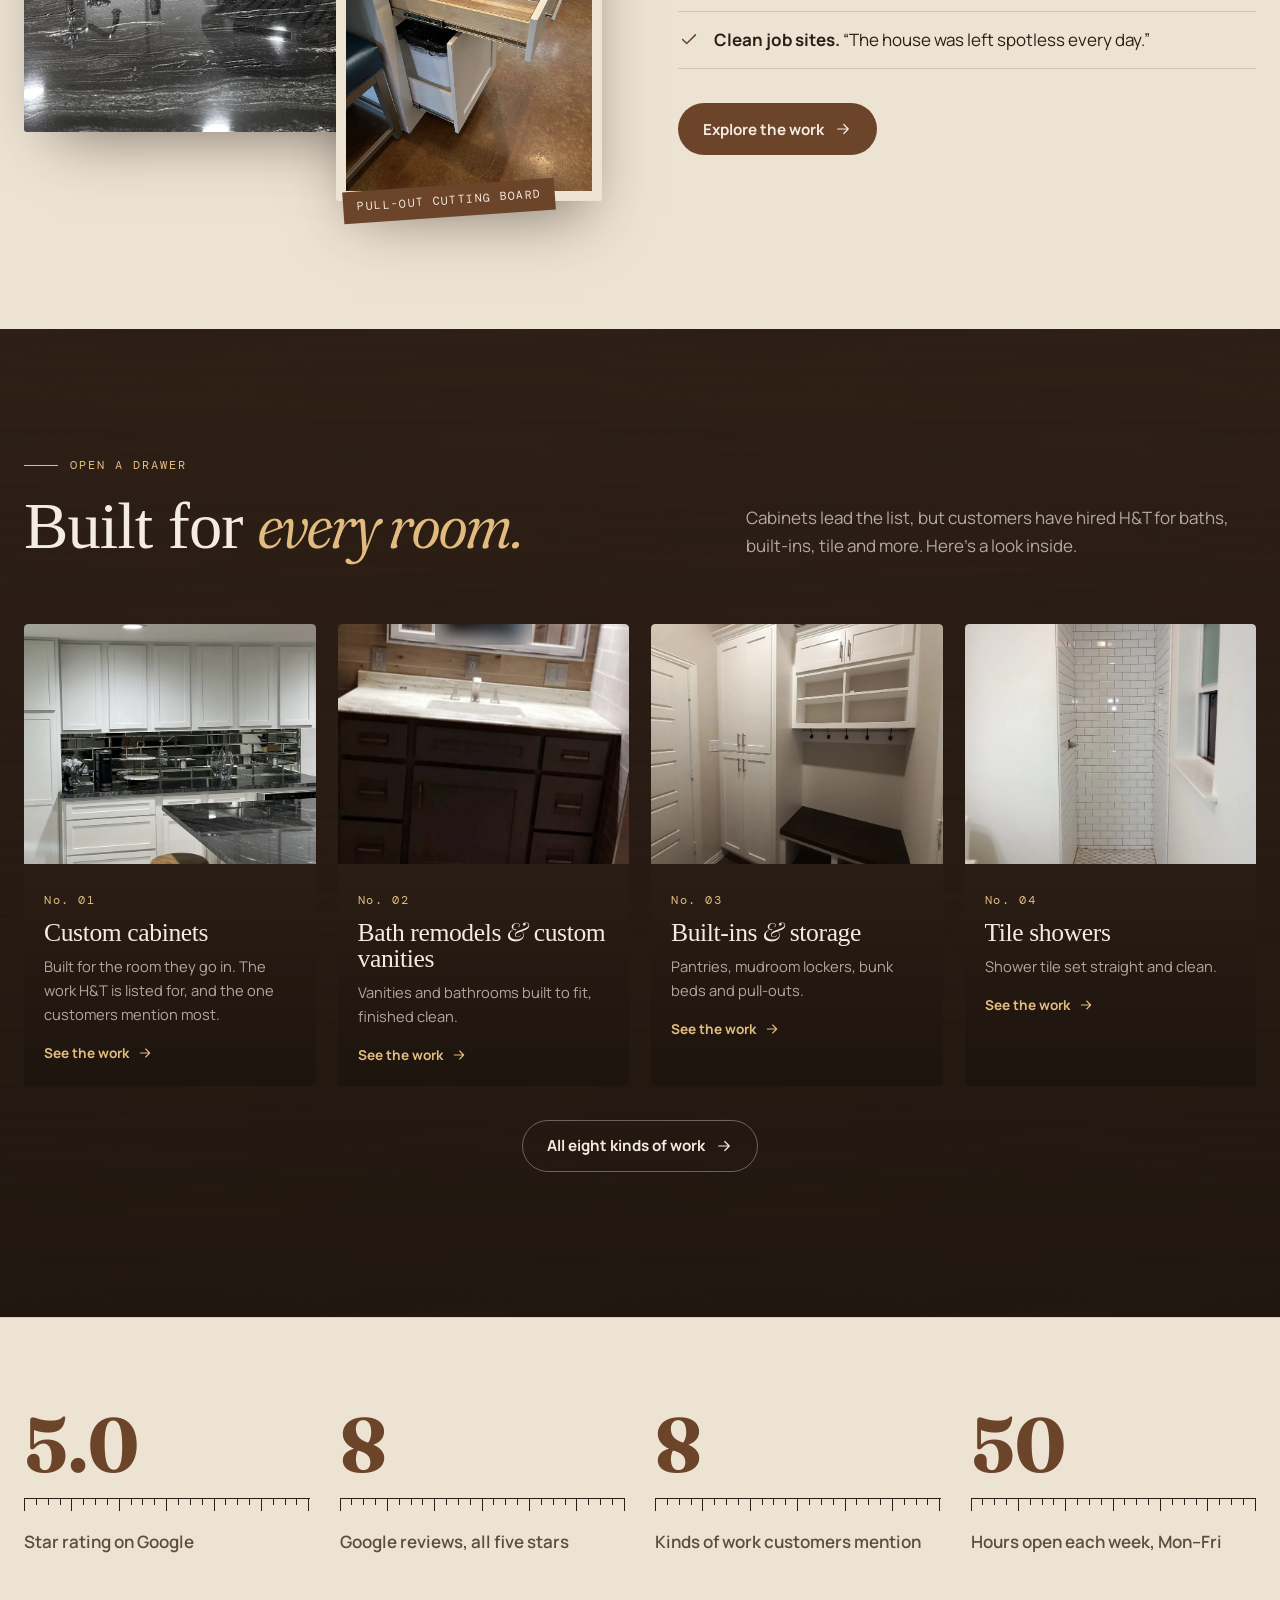
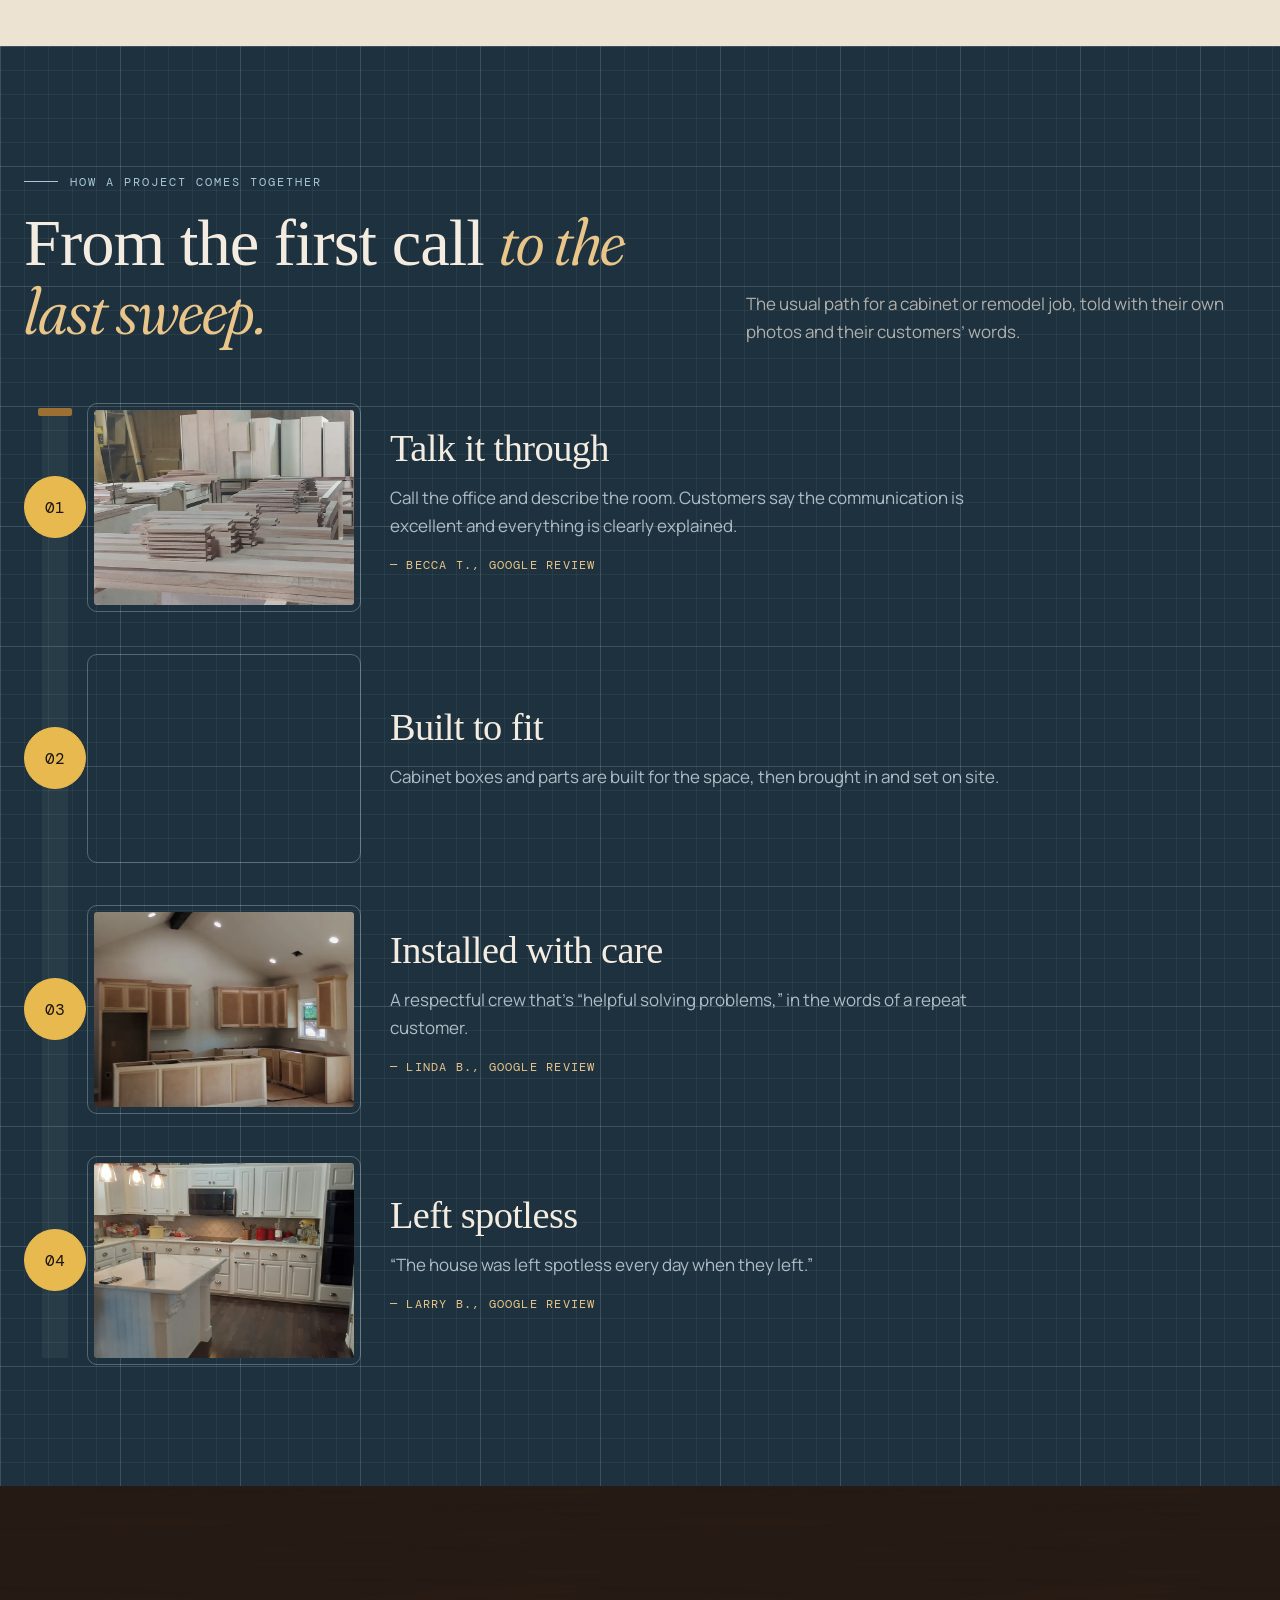
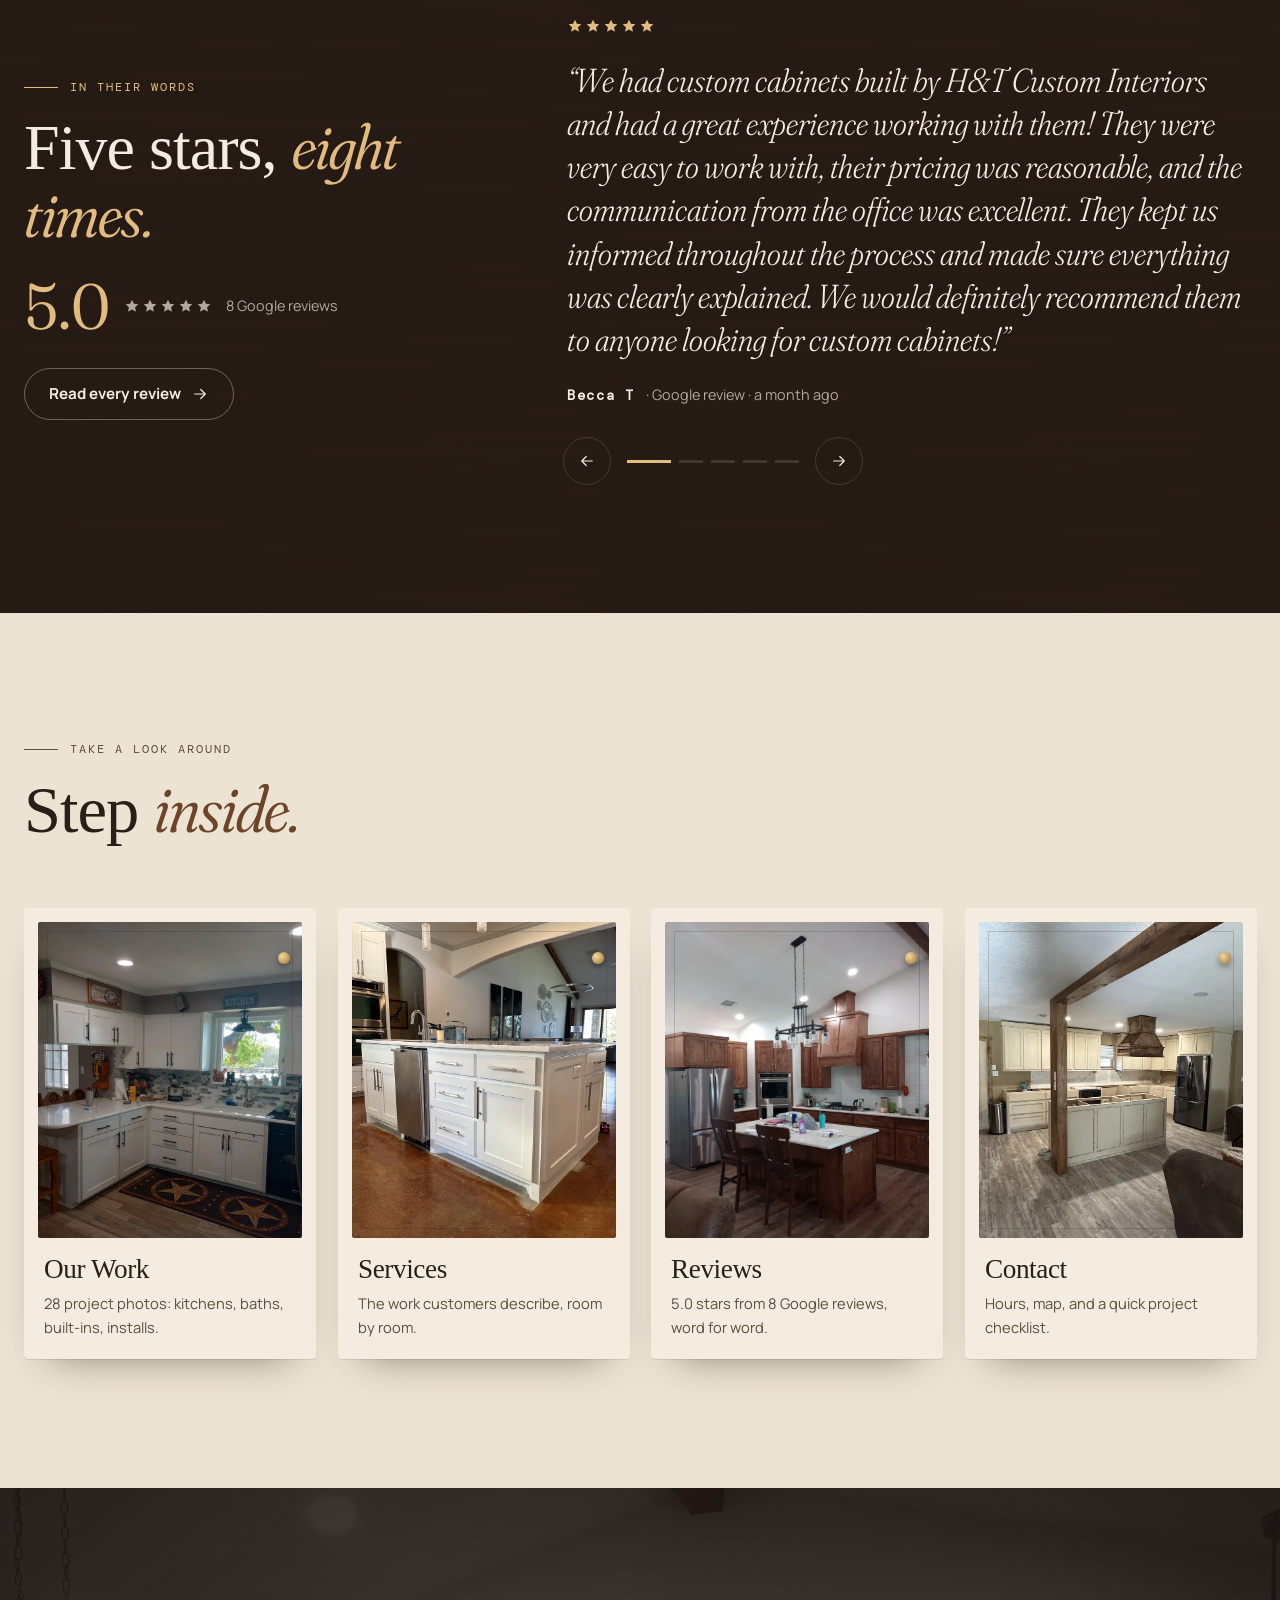
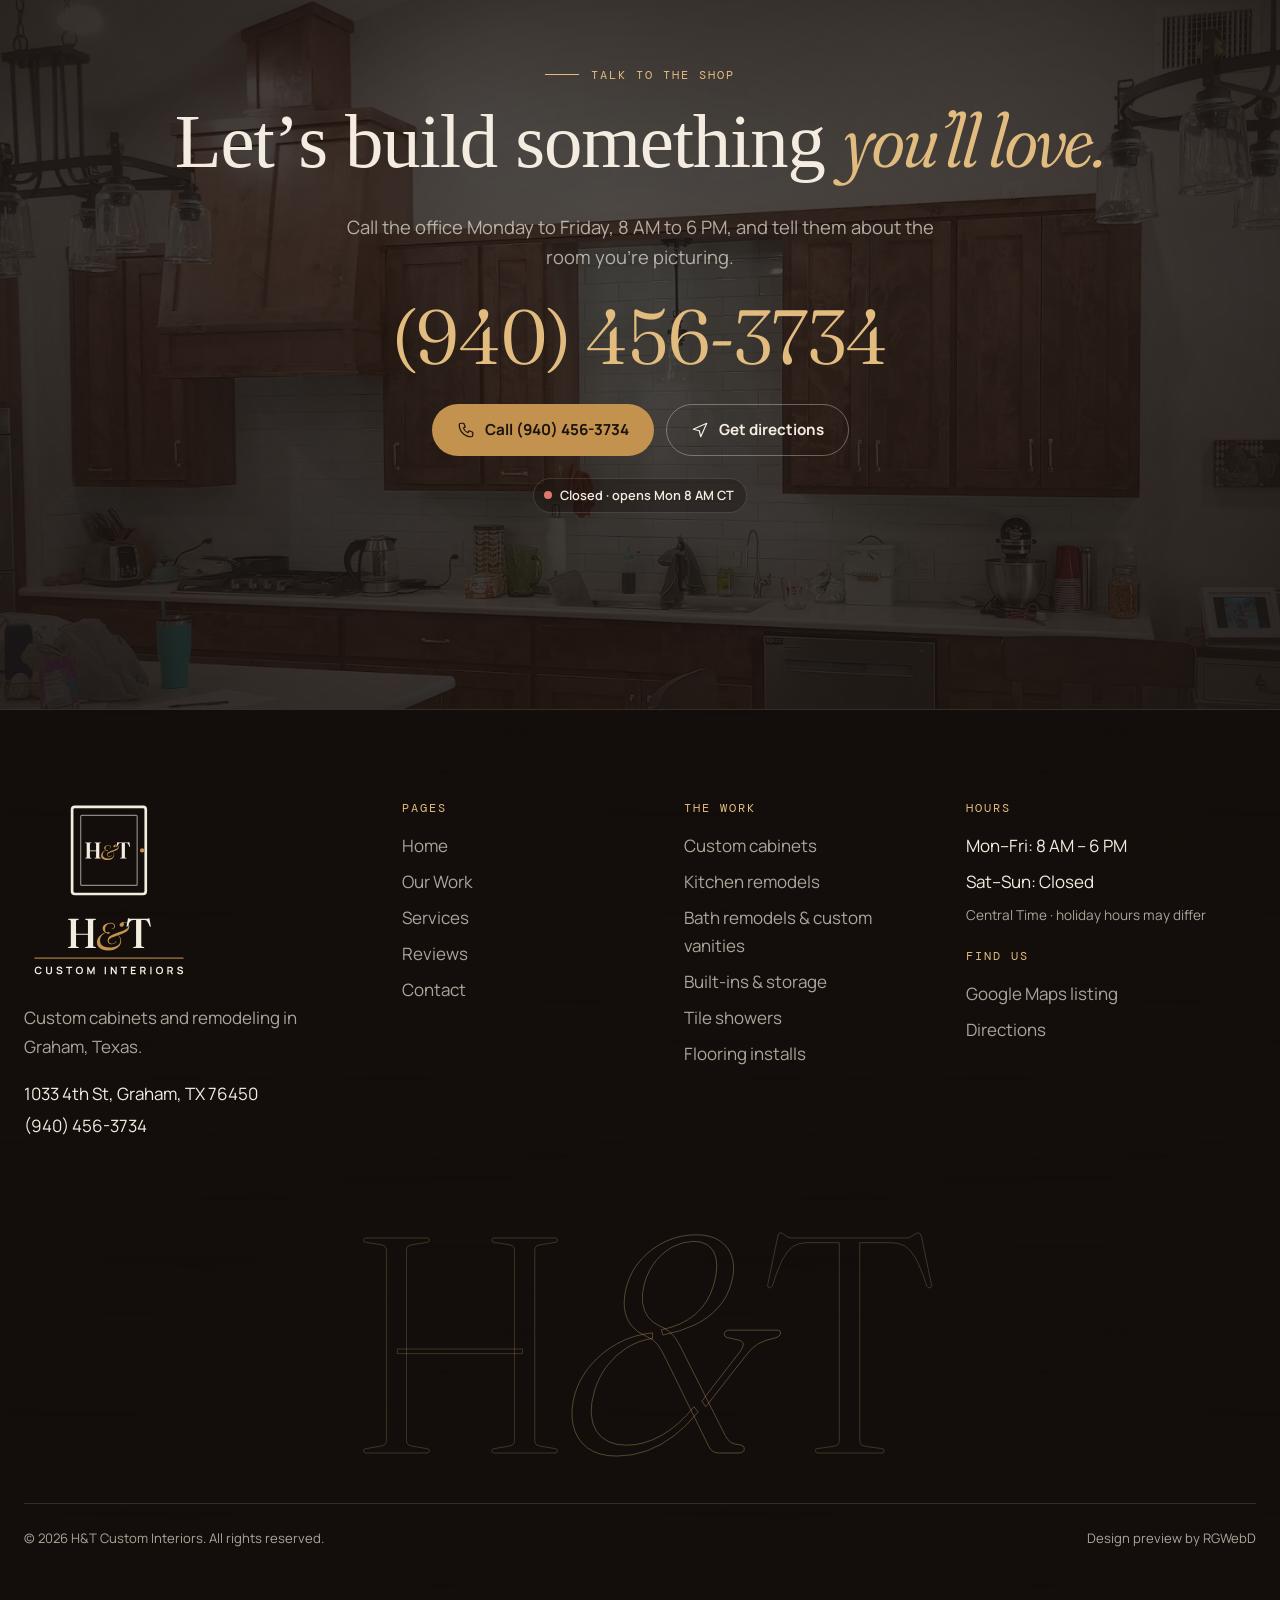
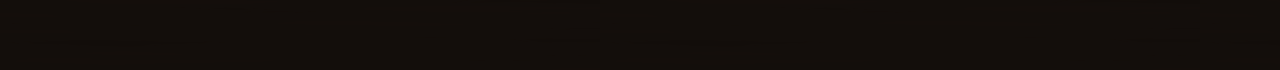
==== commit 1268d983: "Add demo visit tracking" ====
--- a/index.html
+++ b/index.html
@@ -4,7 +4,7 @@
 <meta property="og:type" content="website"><meta property="og:site_name" content="H&amp;T Custom Interiors"><meta property="og:title" content="H&amp;T Custom Interiors | Custom Cabinets &amp; Remodeling in Graham, TX"><meta property="og:description" content="H&amp;T Custom Interiors builds custom cabinets and remodels kitchens and baths in Graham, Texas. Rated 5.0 from 8 Google reviews. Call (940) 456-3734."><meta property="og:url" content="https://rgwebd.github.io/htcustominteriors/"><meta property="og:image" content="https://rgwebd.github.io/htcustominteriors/assets/og-image.jpg"><meta property="og:image:width" content="1200"><meta property="og:image:height" content="630"><meta property="og:locale" content="en_US">
 <meta name="twitter:card" content="summary_large_image"><meta name="twitter:title" content="H&amp;T Custom Interiors | Custom Cabinets &amp; Remodeling in Graham, TX"><meta name="twitter:description" content="H&amp;T Custom Interiors builds custom cabinets and remodels kitchens and baths in Graham, Texas. Rated 5.0 from 8 Google reviews. Call (940) 456-3734."><meta name="twitter:image" content="https://rgwebd.github.io/htcustominteriors/assets/og-image.jpg">
 <link rel="preload" href="assets/fonts/fraunces.woff2" as="font" type="font/woff2" crossorigin><link rel="preload" href="assets/fonts/manrope.woff2" as="font" type="font/woff2" crossorigin>
-<link rel="stylesheet" href="assets/styles.css"><script>document.documentElement.classList.add('js')</script><script type="application/ld+json">{"@context": "https://schema.org", "@type": ["HomeAndConstructionBusiness", "GeneralContractor"], "@id": "https://rgwebd.github.io/htcustominteriors/#business", "name": "H&T Custom Interiors", "description": "Cabinet maker and remodeling company in Graham, Texas. Customer reviews describe custom cabinets, kitchen remodels, bath remodels with custom vanities, tile showers, flooring installs, interior painting and a shop build.", "url": "https://rgwebd.github.io/htcustominteriors/", "telephone": "+1-940-456-3734", "image": ["https://rgwebd.github.io/htcustominteriors/assets/img/g05-1600.webp", "https://rgwebd.github.io/htcustominteriors/assets/img/g11-1600.webp", "https://rgwebd.github.io/htcustominteriors/assets/og-image.jpg"], "logo": "https://rgwebd.github.io/htcustominteriors/assets/favicon-512.png", "address": {"@type": "PostalAddress", "streetAddress": "1033 4th St", "addressLocality": "Graham", "addressRegion": "TX", "postalCode": "76450", "addressCountry": "US"}, "geo": {"@type": "GeoCoordinates", "latitude": 33.1072183, "longitude": -98.5799569}, "hasMap": "https://www.google.com/maps/place/H%26T+Custom+Interiors/@33.1072183,-98.5799569,14z/data=!4m6!3m5!1s0x8653c97c9baab7c7:0x69967ee9afec888!8m2!3d33.1072183!4d-98.5799569!16s%2Fg%2F11lkhz7_0f", "sameAs": ["https://www.google.com/maps/place/H%26T+Custom+Interiors/@33.1072183,-98.5799569,14z/data=!4m6!3m5!1s0x8653c97c9baab7c7:0x69967ee9afec888!8m2!3d33.1072183!4d-98.5799569!16s%2Fg%2F11lkhz7_0f"], "openingHoursSpecification": [{"@type": "OpeningHoursSpecification", "dayOfWeek": ["Monday", "Tuesday", "Wednesday", "Thursday", "Friday"], "opens": "08:00", "closes": "18:00"}], "aggregateRating": {"@type": "AggregateRating", "ratingValue": "5.0", "reviewCount": 8, "bestRating": "5", "worstRating": "1"}, "knowsAbout": ["Custom cabinets", "Kitchen remodels", "Bath remodels & custom vanities", "Built-ins & storage", "Tile showers", "Flooring installs", "Interior painting", "Bigger projects"], "makesOffer": [{"@type": "Offer", "itemOffered": {"@type": "Service", "name": "Custom cabinets", "url": "https://rgwebd.github.io/htcustominteriors/services.html#custom-cabinets"}}, {"@type": "Offer", "itemOffered": {"@type": "Service", "name": "Kitchen remodels", "url": "https://rgwebd.github.io/htcustominteriors/services.html#kitchen-remodels"}}, {"@type": "Offer", "itemOffered": {"@type": "Service", "name": "Bath remodels & custom vanities", "url": "https://rgwebd.github.io/htcustominteriors/services.html#bath-remodels"}}, {"@type": "Offer", "itemOffered": {"@type": "Service", "name": "Built-ins & storage", "url": "https://rgwebd.github.io/htcustominteriors/services.html#built-ins"}}, {"@type": "Offer", "itemOffered": {"@type": "Service", "name": "Tile showers", "url": "https://rgwebd.github.io/htcustominteriors/services.html#tile"}}, {"@type": "Offer", "itemOffered": {"@type": "Service", "name": "Flooring installs", "url": "https://rgwebd.github.io/htcustominteriors/services.html#flooring"}}, {"@type": "Offer", "itemOffered": {"@type": "Service", "name": "Interior painting", "url": "https://rgwebd.github.io/htcustominteriors/services.html#painting"}}, {"@type": "Offer", "itemOffered": {"@type": "Service", "name": "Bigger projects", "url": "https://rgwebd.github.io/htcustominteriors/services.html#bigger-projects"}}], "review": [{"@type": "Review", "author": {"@type": "Person", "name": "Becca T"}, "reviewBody": "We had custom cabinets built by H&T Custom Interiors and had a great experience working with them! They were very easy to work with, their pricing was reasonable, and the communication from the office was excellent. They kept us informed throughout the process and made sure everything was clearly explained. We would definitely recommend them to anyone looking for custom cabinets!", "publisher": {"@type": "Organization", "name": "Google"}}, {"@type": "Review", "author": {"@type": "Person", "name": "Linda Bennington"}, "reviewBody": "Have had a lot of work done by Jonathan and his crew. Bath remodel including custom vanities, new shop, and kitchen work. They are excellent!! Very respectful and helpful solving problems. Fair pricing too.", "publisher": {"@type": "Organization", "name": "Google"}}, {"@type": "Review", "author": {"@type": "Person", "name": "David Solis"}, "reviewBody": "H&T Custom Interiors did an awesome job on our kitchen remodel. The quality and attention to detail were spot on. The cabinets look great, and the space turned out even better than I expected. Definitely recommend them if you’re looking for solid, professional work done right.", "publisher": {"@type": "Organization", "name": "Google"}}, {"@type": "Review", "author": {"@type": "Person", "name": "Larry Boer"}, "reviewBody": "Highly recommend for any work needed around your house. Work was excellent, done professionally, and completely to our satisfaction. Very friendly and the house was left spotless every day when they left. Can’t say enough about how pleased we were.", "publisher": {"@type": "Organization", "name": "Google"}}, {"@type": "Review", "author": {"@type": "Person", "name": "Eilleen Farmer"}, "reviewBody": "H&T did a fantastic job of painting the inside of the house in a good time frame. Will use again when we need them", "publisher": {"@type": "Organization", "name": "Google"}}, {"@type": "Review", "author": {"@type": "Person", "name": "Carrol Sutherland"}, "reviewBody": "Very reasonable price and excellent work. He has done my cabinets, tiled a shower and is very good.", "publisher": {"@type": "Organization", "name": "Google"}}]}</script></head>
+<link rel="stylesheet" href="assets/styles.css"><script>document.documentElement.classList.add('js')</script><script type="application/ld+json">{"@context": "https://schema.org", "@type": ["HomeAndConstructionBusiness", "GeneralContractor"], "@id": "https://rgwebd.github.io/htcustominteriors/#business", "name": "H&T Custom Interiors", "description": "Cabinet maker and remodeling company in Graham, Texas. Customer reviews describe custom cabinets, kitchen remodels, bath remodels with custom vanities, tile showers, flooring installs, interior painting and a shop build.", "url": "https://rgwebd.github.io/htcustominteriors/", "telephone": "+1-940-456-3734", "image": ["https://rgwebd.github.io/htcustominteriors/assets/img/g05-1600.webp", "https://rgwebd.github.io/htcustominteriors/assets/img/g11-1600.webp", "https://rgwebd.github.io/htcustominteriors/assets/og-image.jpg"], "logo": "https://rgwebd.github.io/htcustominteriors/assets/favicon-512.png", "address": {"@type": "PostalAddress", "streetAddress": "1033 4th St", "addressLocality": "Graham", "addressRegion": "TX", "postalCode": "76450", "addressCountry": "US"}, "geo": {"@type": "GeoCoordinates", "latitude": 33.1072183, "longitude": -98.5799569}, "hasMap": "https://www.google.com/maps/place/H%26T+Custom+Interiors/@33.1072183,-98.5799569,14z/data=!4m6!3m5!1s0x8653c97c9baab7c7:0x69967ee9afec888!8m2!3d33.1072183!4d-98.5799569!16s%2Fg%2F11lkhz7_0f", "sameAs": ["https://www.google.com/maps/place/H%26T+Custom+Interiors/@33.1072183,-98.5799569,14z/data=!4m6!3m5!1s0x8653c97c9baab7c7:0x69967ee9afec888!8m2!3d33.1072183!4d-98.5799569!16s%2Fg%2F11lkhz7_0f"], "openingHoursSpecification": [{"@type": "OpeningHoursSpecification", "dayOfWeek": ["Monday", "Tuesday", "Wednesday", "Thursday", "Friday"], "opens": "08:00", "closes": "18:00"}], "aggregateRating": {"@type": "AggregateRating", "ratingValue": "5.0", "reviewCount": 8, "bestRating": "5", "worstRating": "1"}, "knowsAbout": ["Custom cabinets", "Kitchen remodels", "Bath remodels & custom vanities", "Built-ins & storage", "Tile showers", "Flooring installs", "Interior painting", "Bigger projects"], "makesOffer": [{"@type": "Offer", "itemOffered": {"@type": "Service", "name": "Custom cabinets", "url": "https://rgwebd.github.io/htcustominteriors/services.html#custom-cabinets"}}, {"@type": "Offer", "itemOffered": {"@type": "Service", "name": "Kitchen remodels", "url": "https://rgwebd.github.io/htcustominteriors/services.html#kitchen-remodels"}}, {"@type": "Offer", "itemOffered": {"@type": "Service", "name": "Bath remodels & custom vanities", "url": "https://rgwebd.github.io/htcustominteriors/services.html#bath-remodels"}}, {"@type": "Offer", "itemOffered": {"@type": "Service", "name": "Built-ins & storage", "url": "https://rgwebd.github.io/htcustominteriors/services.html#built-ins"}}, {"@type": "Offer", "itemOffered": {"@type": "Service", "name": "Tile showers", "url": "https://rgwebd.github.io/htcustominteriors/services.html#tile"}}, {"@type": "Offer", "itemOffered": {"@type": "Service", "name": "Flooring installs", "url": "https://rgwebd.github.io/htcustominteriors/services.html#flooring"}}, {"@type": "Offer", "itemOffered": {"@type": "Service", "name": "Interior painting", "url": "https://rgwebd.github.io/htcustominteriors/services.html#painting"}}, {"@type": "Offer", "itemOffered": {"@type": "Service", "name": "Bigger projects", "url": "https://rgwebd.github.io/htcustominteriors/services.html#bigger-projects"}}], "review": [{"@type": "Review", "author": {"@type": "Person", "name": "Becca T"}, "reviewBody": "We had custom cabinets built by H&T Custom Interiors and had a great experience working with them! They were very easy to work with, their pricing was reasonable, and the communication from the office was excellent. They kept us informed throughout the process and made sure everything was clearly explained. We would definitely recommend them to anyone looking for custom cabinets!", "publisher": {"@type": "Organization", "name": "Google"}}, {"@type": "Review", "author": {"@type": "Person", "name": "Linda Bennington"}, "reviewBody": "Have had a lot of work done by Jonathan and his crew. Bath remodel including custom vanities, new shop, and kitchen work. They are excellent!! Very respectful and helpful solving problems. Fair pricing too.", "publisher": {"@type": "Organization", "name": "Google"}}, {"@type": "Review", "author": {"@type": "Person", "name": "David Solis"}, "reviewBody": "H&T Custom Interiors did an awesome job on our kitchen remodel. The quality and attention to detail were spot on. The cabinets look great, and the space turned out even better than I expected. Definitely recommend them if you’re looking for solid, professional work done right.", "publisher": {"@type": "Organization", "name": "Google"}}, {"@type": "Review", "author": {"@type": "Person", "name": "Larry Boer"}, "reviewBody": "Highly recommend for any work needed around your house. Work was excellent, done professionally, and completely to our satisfaction. Very friendly and the house was left spotless every day when they left. Can’t say enough about how pleased we were.", "publisher": {"@type": "Organization", "name": "Google"}}, {"@type": "Review", "author": {"@type": "Person", "name": "Eilleen Farmer"}, "reviewBody": "H&T did a fantastic job of painting the inside of the house in a good time frame. Will use again when we need them", "publisher": {"@type": "Organization", "name": "Google"}}, {"@type": "Review", "author": {"@type": "Person", "name": "Carrol Sutherland"}, "reviewBody": "Very reasonable price and excellent work. He has done my cabinets, tiled a shower and is very good.", "publisher": {"@type": "Organization", "name": "Google"}}]}</script><script src="https://cosmiccallers.lovable.app/demo-track.js" data-demo="htcustominteriors" defer></script></head>
 <body><a class="skip" href="#main">Skip to content</a><div class="tape" aria-hidden="true"><i></i></div>
 <header class="hdr"><div class="wrap"><a class="brand" href="index.html" aria-label="H&amp;T Custom Interiors home"><img src="assets/ht-horizontal-light.svg" width="311" height="102" alt="H&amp;T Custom Interiors"></a>
 <nav class="nav" aria-label="Main"><a href="index.html" aria-current="page">Home</a><a href="work.html">Our Work</a><a href="services.html">Services</a><a href="reviews.html">Reviews</a><a href="contact.html">Contact</a></nav><div class="hdr-cta"><span class="status" data-status><i></i><span>Mon–Fri 8 AM–6 PM CT</span></span><a class="btn sm mag" href="tel:+19404563734"><svg viewBox="0 0 24 24" fill="none" stroke="currentColor" stroke-width="1.6" stroke-linecap="round" stroke-linejoin="round" aria-hidden="true"><path d="M5 3h4l2 5-2.5 1.5a11 11 0 0 0 6 6L16 13l5 2v4a2 2 0 0 1-2 2A16 16 0 0 1 3 5a2 2 0 0 1 2-2z"/></svg><span class="lbl">(940) 456-3734</span></a></div>
--- a/assets/styles.css
+++ b/assets/styles.css
@@ -50,7 +50,7 @@
 .mnav-links{display:flex;flex-direction:column}
 .mnav-links a{font-family:var(--disp);font-size:2.3rem;text-decoration:none;padding:6px 0;border-bottom:1px solid var(--line)}
 .mnav-links a[aria-current]{color:var(--brass2);font-style:italic}
-.mnav .ctas{flex-direction:column;align-items:stretch}
+.mnav .ctas{flex-direction:column;align-items:stretch}.mnav .ctas .btn{flex:none!important;justify-content:center}
 /* status */
 .status{display:inline-flex;align-items:center;gap:8px;font-size:.8rem;font-weight:600;padding:6px 12px 6px 10px;border-radius:99px;border:1px solid var(--line);background:rgba(26,19,15,.4);white-space:nowrap;color:var(--cream)}
 .status i{width:8px;height:8px;border-radius:50%;background:#999;flex:none}
@@ -154,9 +154,9 @@
 .ticks b{color:var(--dk)}
 /* drawers */
 .drawers{display:grid;grid-template-columns:repeat(4,1fr);gap:22px;perspective:1400px}
-.drawer{position:relative;aspect-ratio:3/4.3;border-radius:4px;background:#120d0a;box-shadow:inset 0 0 0 1px rgba(226,188,127,.12)}
+.drawer{position:relative;aspect-ratio:3/4.75;border-radius:4px;overflow:hidden;background:#120d0a;box-shadow:inset 0 0 0 1px rgba(226,188,127,.12)}
 .drawer-body{position:absolute;inset:0;display:flex;flex-direction:column;text-decoration:none;overflow:hidden;border-radius:4px}
-.drawer-ph{flex:none;height:56%;overflow:hidden}.drawer-tx{flex:1}.drawer-ph img{width:100%;height:100%;object-fit:cover;transition:transform .8s var(--ease)}
+.drawer-ph{flex:none;height:52%;overflow:hidden}.drawer-tx{flex:1}.drawer-ph img{width:100%;height:100%;object-fit:cover;transition:transform .8s var(--ease)}
 .drawer:hover .drawer-ph img{transform:scale(1.06)}
 .drawer-tx{padding:20px 20px 22px;background:linear-gradient(180deg,#2a1d14,#1d140e)}
 .drawer-tx .no{font:500 .72rem var(--mono);letter-spacing:.14em;color:var(--brass2)}
@@ -165,10 +165,10 @@
 .more{display:inline-flex;align-items:center;gap:8px;font-weight:700;font-size:.85rem;color:var(--brass2)}.more svg{width:16px}
 .drawer-front{position:absolute;inset:0;border-radius:4px;z-index:2;display:flex;flex-direction:column;align-items:center;justify-content:center;gap:22px;pointer-events:none;
  background:#5b3a22 url("data:image/svg+xml,%3Csvg xmlns='http://www.w3.org/2000/svg' width='500' height='700'%3E%3Cfilter id='w'%3E%3CfeTurbulence type='fractalNoise' baseFrequency='0.07 0.003' numOctaves='5' seed='3'/%3E%3CfeColorMatrix values='0 0 0 0 .6 0 0 0 0 .38 0 0 0 0 .22 0 0 0 1.4 -.25'/%3E%3C/filter%3E%3Crect width='500' height='700' filter='url(%23w)'/%3E%3C/svg%3E") center/cover;
- box-shadow:inset 0 0 0 18px rgba(0,0,0,.12),inset 0 0 0 19px rgba(255,220,170,.12),0 20px 40px -20px #000;transform-origin:50% 100%;transition:transform 1.1s var(--ease),opacity .5s .6s}
+ box-shadow:inset 0 0 0 18px rgba(0,0,0,.12),inset 0 0 0 19px rgba(255,220,170,.12),0 20px 40px -20px #000;transition:transform 1.3s cubic-bezier(.7,0,.2,1),opacity .4s .9s}
 .drawer-front .pull{width:64px;height:12px;border-radius:6px;background:linear-gradient(180deg,#f0cd8b,#9c6f33);box-shadow:0 4px 8px rgba(0,0,0,.4)}
 .drawer-front .lab{font:italic 400 1.5rem var(--disp);color:var(--cream);text-align:center;padding:0 18px;text-shadow:0 2px 6px rgba(0,0,0,.4)}
-.drawer.in .drawer-front{transform:translateY(92%) rotateX(-8deg);opacity:0}
+.drawer.in .drawer-front{transform:translateY(101%);opacity:0}
 .drawer:nth-child(2) .drawer-front{transition-delay:.15s,.75s}.drawer:nth-child(3) .drawer-front{transition-delay:.3s,.9s}.drawer:nth-child(4) .drawer-front{transition-delay:.45s,1.05s}
 /* counters */
 .ctrs{padding:clamp(60px,7vw,100px) 0;border-top:1px solid rgba(42,31,24,.1)}
